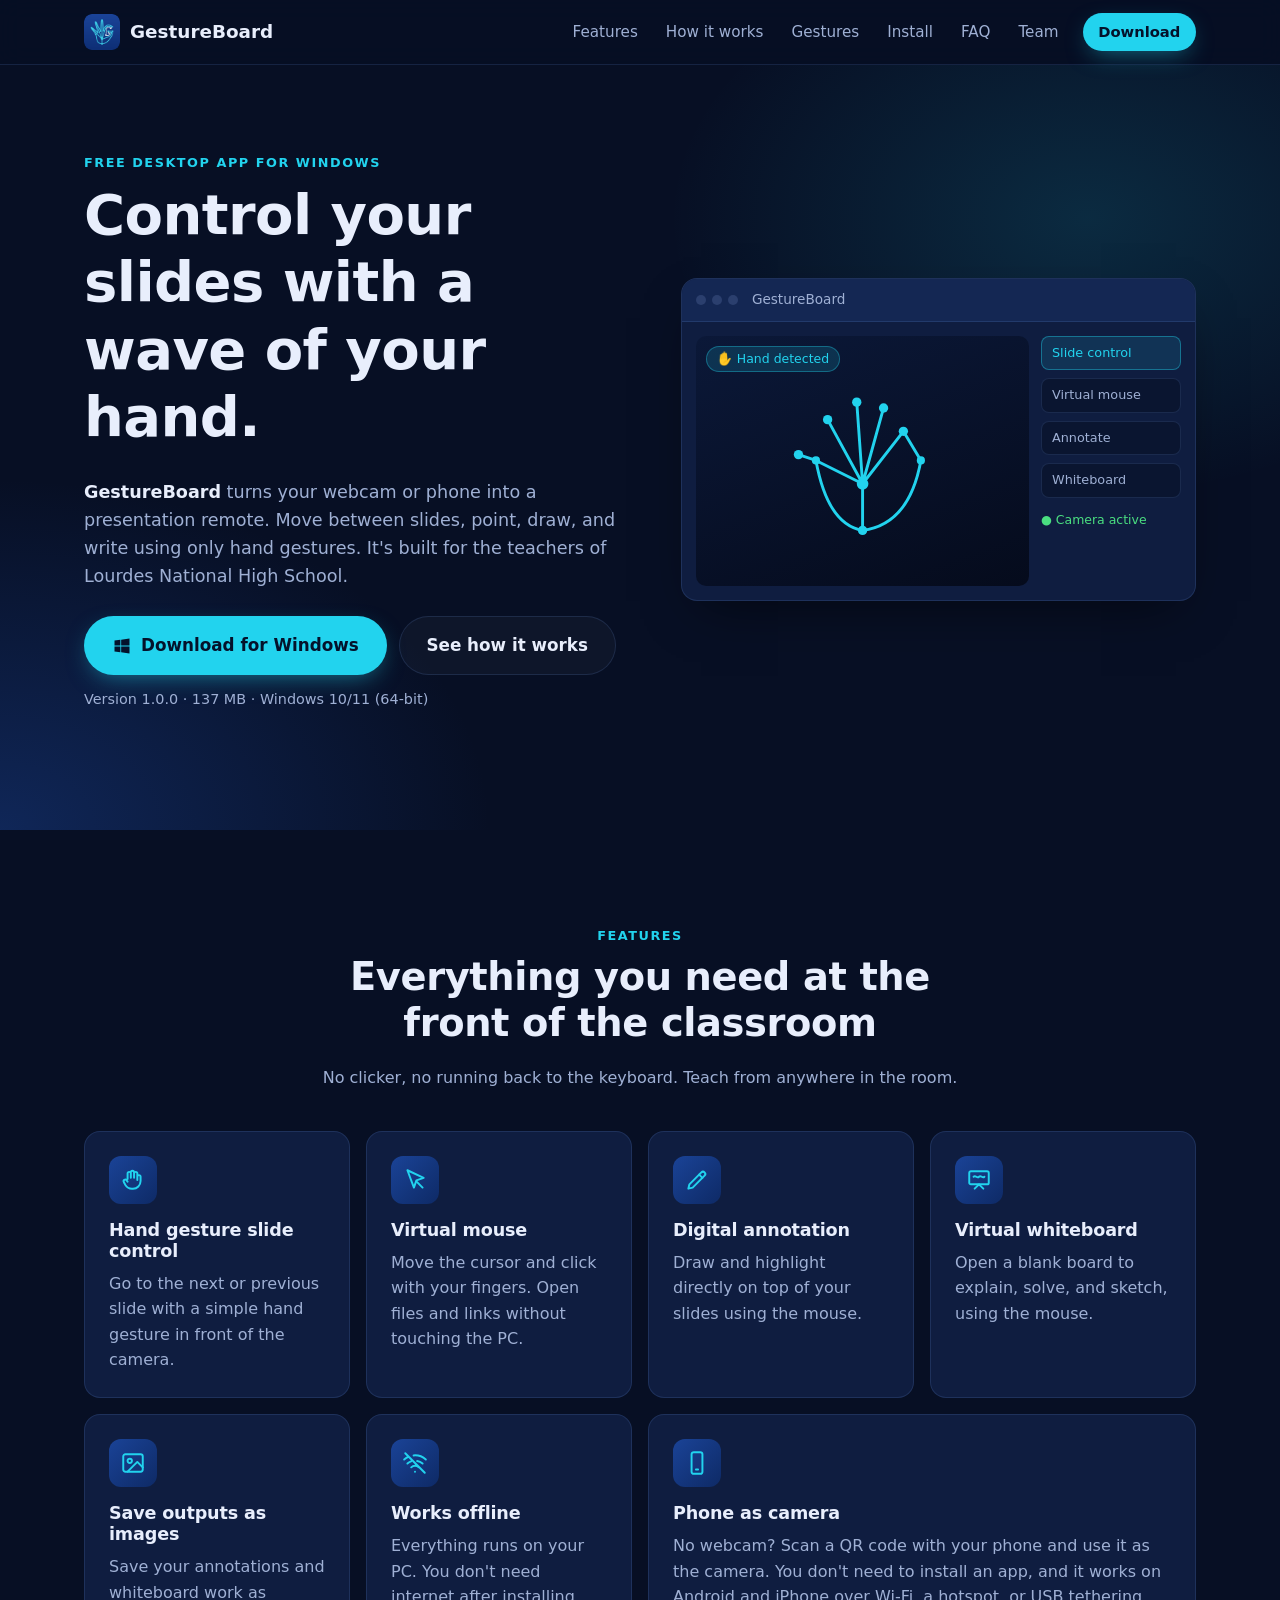
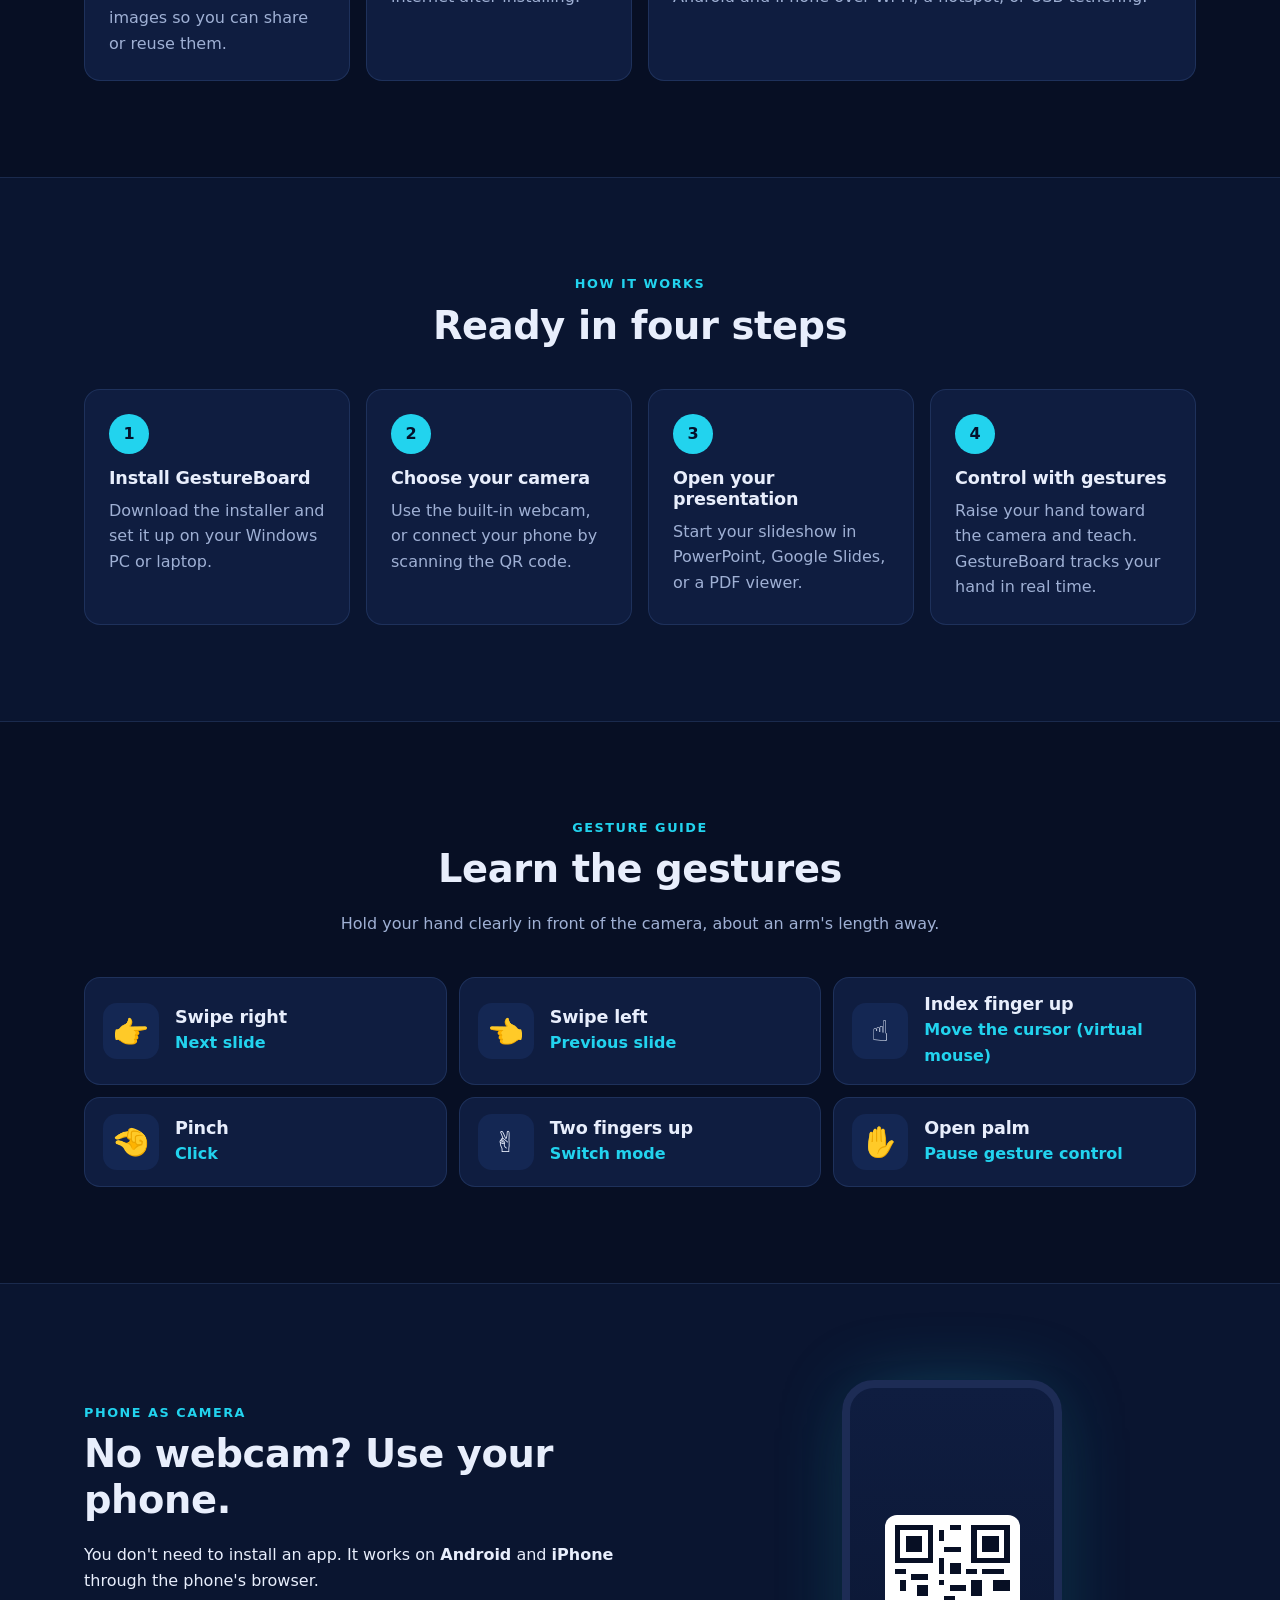
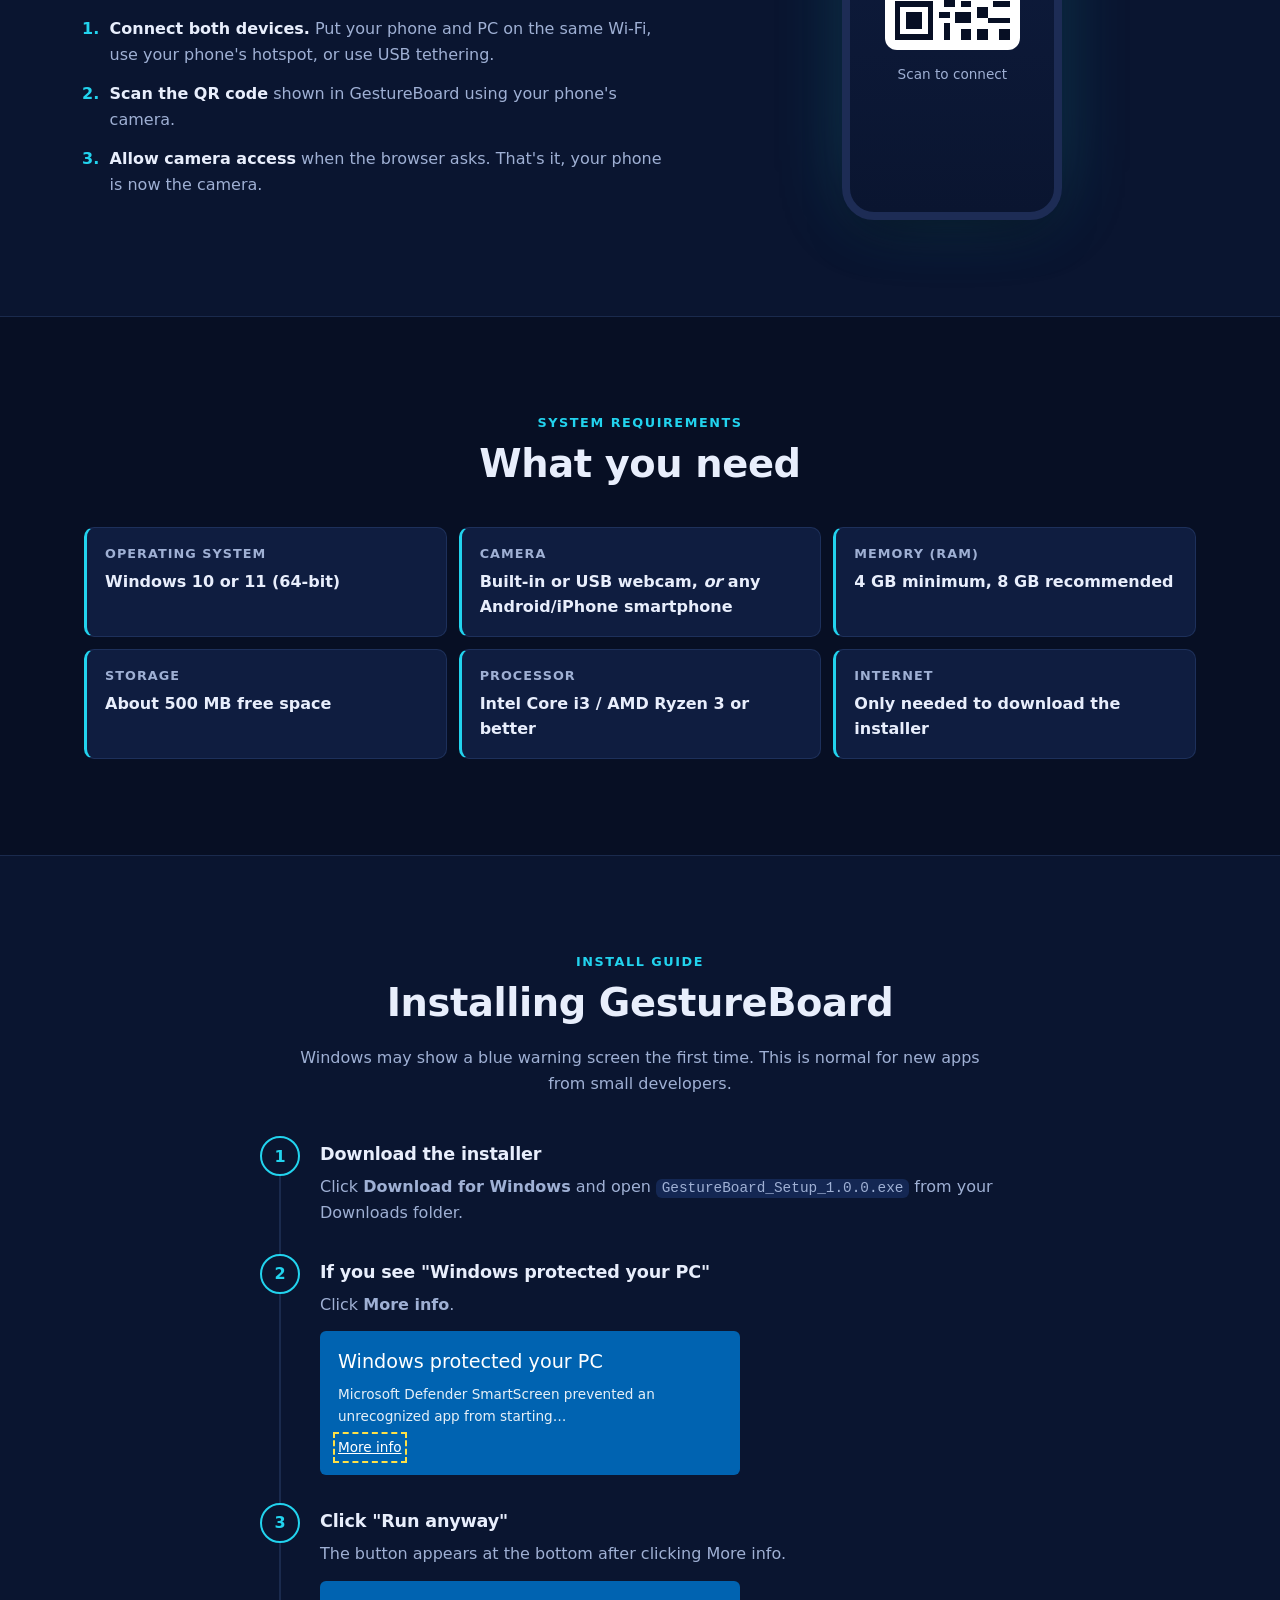
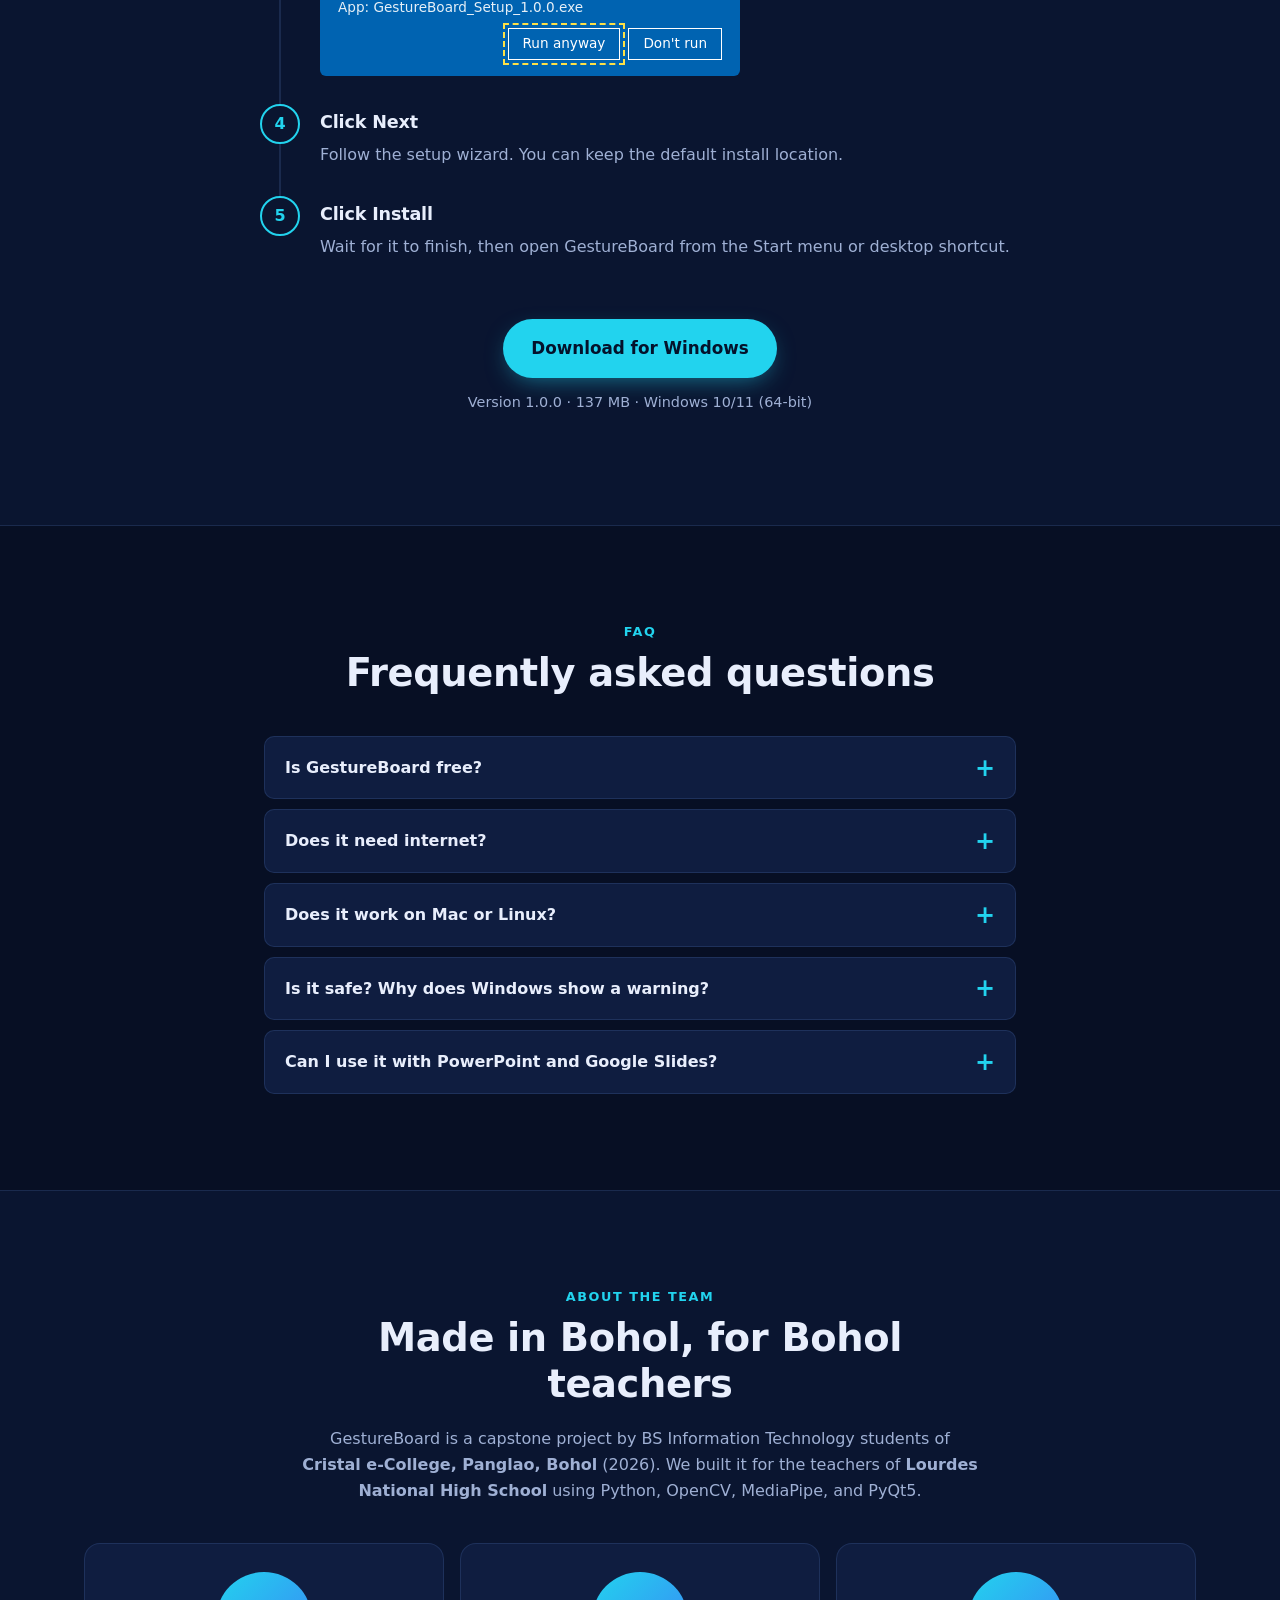
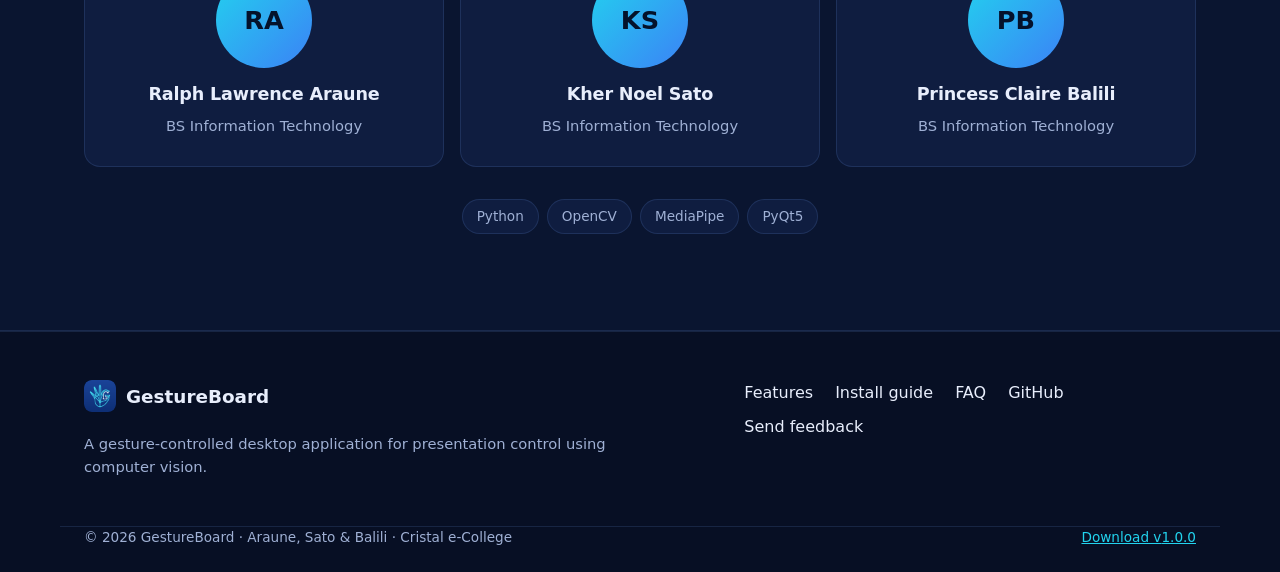
==== index.html @ a0071b0c "Add GestureBoard landing page Static HTML/CSS/JS site for Vercel: hero with Windows download, featur" ====
<!DOCTYPE html>
<html lang="en">
<head>
  <meta charset="UTF-8">
  <meta name="viewport" content="width=device-width, initial-scale=1">

  <!-- ===== SEO =====
       Replace https://gestureboard.example.com with your real domain
       (also in robots.txt and sitemap.xml). -->
  <title>GestureBoard – Gesture-Controlled Presentation App for Windows</title>
  <meta name="description" content="GestureBoard lets teachers control PowerPoint and other presentations with hand gestures using a webcam or phone camera. Free, works offline, for Windows 10/11.">
  <meta name="keywords" content="GestureBoard, gesture control, hand gesture presentation, slide control, virtual mouse, virtual whiteboard, computer vision, MediaPipe, OpenCV, teachers, Lourdes National High School, Cristal e-College, Bohol">
  <meta name="author" content="Ralph Lawrence Araune, Kher Noel Sato, Princess Claire Balili">
  <meta name="robots" content="index, follow">
  <meta name="theme-color" content="#070f24">
  <link rel="canonical" href="https://gestureboard.example.com/">

  <!-- Open Graph (Facebook / Messenger previews) -->
  <meta property="og:type" content="website">
  <meta property="og:site_name" content="GestureBoard">
  <meta property="og:title" content="GestureBoard – Control your slides with a wave of your hand">
  <meta property="og:description" content="A free Windows app that lets teachers control presentations with hand gestures. Works offline, and your phone can be the camera.">
  <meta property="og:url" content="https://gestureboard.example.com/">
  <meta property="og:image" content="https://gestureboard.example.com/assets/og-image.png">
  <meta property="og:image:width" content="1200">
  <meta property="og:image:height" content="630">
  <meta property="og:image:alt" content="GestureBoard logo with the tagline: Control your slides with a wave of your hand.">
  <meta property="og:locale" content="en_PH">

  <!-- Twitter / X -->
  <meta name="twitter:card" content="summary_large_image">
  <meta name="twitter:title" content="GestureBoard – Gesture-Controlled Presentation App">
  <meta name="twitter:description" content="Control your slides with a wave of your hand. Free for Windows.">
  <meta name="twitter:image" content="https://gestureboard.example.com/assets/og-image.png">

  <!-- Favicon -->
  <link rel="icon" href="assets/logo/app_icon.ico" sizes="any">
  <link rel="icon" type="image/png" sizes="32x32" href="assets/favicon-32.png">
  <link rel="apple-touch-icon" href="assets/apple-touch-icon.png">

  <link rel="stylesheet" href="css/style.css">

  <script type="application/ld+json">
  {
    "@context": "https://schema.org",
    "@type": "SoftwareApplication",
    "name": "GestureBoard",
    "operatingSystem": "Windows 10, Windows 11",
    "applicationCategory": "EducationalApplication",
    "description": "A gesture-controlled desktop application for presentation control using computer vision.",
    "softwareVersion": "1.0.0",
    "offers": { "@type": "Offer", "price": "0", "priceCurrency": "PHP" },
    "author": [
      { "@type": "Person", "name": "Ralph Lawrence Araune" },
      { "@type": "Person", "name": "Kher Noel Sato" },
      { "@type": "Person", "name": "Princess Claire Balili" }
    ]
  }
  </script>
</head>
<body>
  <a class="skip-link" href="#main">Skip to content</a>

  <!-- ===== 1. NAVBAR ===== -->
  <header class="nav" id="top">
    <div class="container nav__inner">
      <a class="brand" href="#top" aria-label="GestureBoard home">
        <img src="assets/logo-96.png" alt="" width="36" height="36">
        <span>GestureBoard</span>
      </a>
      <button class="nav__toggle" type="button" aria-expanded="false" aria-controls="nav-menu" aria-label="Open menu">
        <span></span><span></span><span></span>
      </button>
      <nav class="nav__menu" id="nav-menu" aria-label="Main">
        <a href="#features">Features</a>
        <a href="#how">How it works</a>
        <a href="#gestures">Gestures</a>
        <a href="#install">Install</a>
        <a href="#faq">FAQ</a>
        <a href="#team">Team</a>
        <a class="btn btn--sm btn--primary js-download" href="https://github.com/RalphAraune/Gestureboard/releases/latest/download/GestureBoard_Setup_1.0.0.exe">Download</a>
      </nav>
    </div>
  </header>

  <main id="main">
    <!-- ===== 2. HERO ===== -->
    <section class="hero">
      <div class="container hero__grid">
        <div class="hero__copy">
          <p class="eyebrow">Free desktop app for Windows</p>
          <h1>Control your slides with a wave of your hand.</h1>
          <p class="lead">
            <strong>GestureBoard</strong> turns your webcam or phone into a presentation remote.
            Move between slides, point, draw, and write using only hand gestures. It's built for the
            teachers of Lourdes National High School.
          </p>
          <div class="cta">
            <a class="btn btn--primary btn--lg js-download" href="https://github.com/RalphAraune/Gestureboard/releases/latest/download/GestureBoard_Setup_1.0.0.exe">
              <svg aria-hidden="true" viewBox="0 0 24 24" width="20" height="20"><path fill="currentColor" d="M3 5.5 10 4.5v7H3zM11 4.4 21 3v8.5H11zM3 12.5h7v7L3 18.5zM11 12.5h10V21l-10-1.4z"/></svg>
              Download for Windows
            </a>
            <a class="btn btn--ghost btn--lg" href="#how">See how it works</a>
          </div>
          <p class="dl-meta js-download-meta">Version 1.0.0 · 137 MB · Windows 10/11 (64-bit)</p>
        </div>

        <div class="hero__shot">
          <!-- APP SCREENSHOT
               When you have a screenshot, save it as assets/screenshots/main.png and replace
               the whole <div class="mock"> ... </div> below with:
               <img class="shot" src="assets/screenshots/main.png" alt="GestureBoard main window" width="1280" height="800">
          -->
          <div class="mock" role="img" aria-label="Preview of the GestureBoard app window (placeholder)">
            <div class="mock__bar">
              <i></i><i></i><i></i>
              <span>GestureBoard</span>
            </div>
            <div class="mock__body">
              <div class="mock__cam">
                <svg viewBox="0 0 200 150" aria-hidden="true">
                  <g fill="none" stroke="#22d3ee" stroke-width="2.5" stroke-linecap="round" stroke-linejoin="round">
                    <path d="M100 135 V95 M100 95 L70 40 M100 95 L95 25 M100 95 L118 30 M100 95 L135 50 M100 95 L60 75 L45 70"/>
                    <path d="M60 75 Q70 130 100 135 Q140 130 150 75 L135 50"/>
                  </g>
                  <g fill="#22d3ee">
                    <circle cx="100" cy="95" r="5"/><circle cx="70" cy="40" r="4"/><circle cx="95" cy="25" r="4"/>
                    <circle cx="118" cy="30" r="4"/><circle cx="135" cy="50" r="4"/><circle cx="45" cy="70" r="4"/>
                    <circle cx="100" cy="135" r="4"/><circle cx="60" cy="75" r="3.5"/><circle cx="150" cy="75" r="3.5"/>
                  </g>
                </svg>
                <span class="mock__tag">✋ Hand detected</span>
              </div>
              <div class="mock__side">
                <span class="mock__pill mock__pill--on">Slide control</span>
                <span class="mock__pill">Virtual mouse</span>
                <span class="mock__pill">Annotate</span>
                <span class="mock__pill">Whiteboard</span>
                <span class="mock__status">● Camera active</span>
              </div>
            </div>
          </div>
        </div>
      </div>
    </section>

    <!-- ===== 3. FEATURES ===== -->
    <section class="section" id="features">
      <div class="container">
        <header class="section__head">
          <p class="eyebrow">Features</p>
          <h2>Everything you need at the front of the classroom</h2>
          <p>No clicker, no running back to the keyboard. Teach from anywhere in the room.</p>
        </header>
        <div class="cards">
          <article class="card">
            <div class="card__icon"><svg viewBox="0 0 24 24" aria-hidden="true"><path d="M7 11V6a1.5 1.5 0 0 1 3 0v4m0-5a1.5 1.5 0 0 1 3 0v5m0-4a1.5 1.5 0 0 1 3 0v6m0-3a1.5 1.5 0 0 1 3 0v4a7 7 0 0 1-7 7h-1a7 7 0 0 1-6-3.4L3.6 14a1.5 1.5 0 0 1 2.5-1.7L7 13.5"/></svg></div>
            <h3>Hand gesture slide control</h3>
            <p>Go to the next or previous slide with a simple hand gesture in front of the camera.</p>
          </article>
          <article class="card">
            <div class="card__icon"><svg viewBox="0 0 24 24" aria-hidden="true"><path d="M5 3l6 16 2.3-6.7L20 10z"/><path d="M13.5 13.5 19 19"/></svg></div>
            <h3>Virtual mouse</h3>
            <p>Move the cursor and click with your fingers. Open files and links without touching the PC.</p>
          </article>
          <article class="card">
            <div class="card__icon"><svg viewBox="0 0 24 24" aria-hidden="true"><path d="M4 20l4-1 11-11a2.1 2.1 0 0 0-3-3L5 16z"/><path d="M14 7l3 3"/></svg></div>
            <h3>Digital annotation</h3>
            <p>Draw and highlight directly on top of your slides using the mouse.</p>
          </article>
          <article class="card">
            <div class="card__icon"><svg viewBox="0 0 24 24" aria-hidden="true"><rect x="3" y="4" width="18" height="12" rx="1.5"/><path d="M8 20l4-4 4 4M7 9c2-2 3 2 5 0s3 2 5 0"/></svg></div>
            <h3>Virtual whiteboard</h3>
            <p>Open a blank board to explain, solve, and sketch, using the mouse.</p>
          </article>
          <article class="card">
            <div class="card__icon"><svg viewBox="0 0 24 24" aria-hidden="true"><rect x="3" y="4" width="18" height="16" rx="2"/><circle cx="9" cy="10" r="2"/><path d="M21 16l-5-5-9 9"/></svg></div>
            <h3>Save outputs as images</h3>
            <p>Save your annotations and whiteboard work as images so you can share or reuse them.</p>
          </article>
          <article class="card">
            <div class="card__icon"><svg viewBox="0 0 24 24" aria-hidden="true"><path d="M2 8.8a15 15 0 0 1 4.2-2.6M10.7 5a15 15 0 0 1 11.3 3.8M5 12.5a10 10 0 0 1 3.4-2M14 10.2a10 10 0 0 1 5 2.3M8.5 16a5 5 0 0 1 7 0M12 20h.01M3 3l18 18"/></svg></div>
            <h3>Works offline</h3>
            <p>Everything runs on your PC. You don't need internet after installing.</p>
          </article>
          <article class="card card--wide">
            <div class="card__icon"><svg viewBox="0 0 24 24" aria-hidden="true"><rect x="7" y="2" width="10" height="20" rx="2"/><path d="M11 18h2"/></svg></div>
            <h3>Phone as camera</h3>
            <p>No webcam? Scan a QR code with your phone and use it as the camera. You don't need to install an app, and it works on Android and iPhone over Wi-Fi, a hotspot, or USB tethering.</p>
          </article>
        </div>
      </div>
    </section>

    <!-- ===== 4. HOW IT WORKS ===== -->
    <section class="section section--alt" id="how">
      <div class="container">
        <header class="section__head">
          <p class="eyebrow">How it works</p>
          <h2>Ready in four steps</h2>
        </header>
        <ol class="steps">
          <li>
            <h3>Install GestureBoard</h3>
            <p>Download the installer and set it up on your Windows PC or laptop.</p>
          </li>
          <li>
            <h3>Choose your camera</h3>
            <p>Use the built-in webcam, or connect your phone by scanning the QR code.</p>
          </li>
          <li>
            <h3>Open your presentation</h3>
            <p>Start your slideshow in PowerPoint, Google Slides, or a PDF viewer.</p>
          </li>
          <li>
            <h3>Control with gestures</h3>
            <p>Raise your hand toward the camera and teach. GestureBoard tracks your hand in real time.</p>
          </li>
        </ol>
      </div>
    </section>

    <!-- ===== 5. GESTURE GUIDE ===== -->
    <section class="section" id="gestures">
      <div class="container">
        <header class="section__head">
          <p class="eyebrow">Gesture guide</p>
          <h2>Learn the gestures</h2>
          <p>Hold your hand clearly in front of the camera, about an arm's length away.</p>
        </header>

        <!-- ========== EDIT GESTURES HERE ==========
             Each gesture is one <li class="gesture">. Copy a block to add one, delete it to remove.
             - .gesture__icon : an emoji (or replace with <img src="assets/gestures/name.png" alt="">)
             - <h3>           : the gesture name
             - <p>            : what it does
             The entries below are PLACEHOLDERS. Update them to match the app.
        -->
        <ul class="gestures">
          <li class="gesture">
            <span class="gesture__icon" aria-hidden="true">👉</span>
            <div><h3>Swipe right</h3><p>Next slide</p></div>
          </li>
          <li class="gesture">
            <span class="gesture__icon" aria-hidden="true">👈</span>
            <div><h3>Swipe left</h3><p>Previous slide</p></div>
          </li>
          <li class="gesture">
            <span class="gesture__icon" aria-hidden="true">☝️</span>
            <div><h3>Index finger up</h3><p>Move the cursor (virtual mouse)</p></div>
          </li>
          <li class="gesture">
            <span class="gesture__icon" aria-hidden="true">🤏</span>
            <div><h3>Pinch</h3><p>Click</p></div>
          </li>
          <li class="gesture">
            <span class="gesture__icon" aria-hidden="true">✌️</span>
            <div><h3>Two fingers up</h3><p>Switch mode</p></div>
          </li>
          <li class="gesture">
            <span class="gesture__icon" aria-hidden="true">✋</span>
            <div><h3>Open palm</h3><p>Pause gesture control</p></div>
          </li>
        </ul>
        <!-- ========== END GESTURES ========== -->
      </div>
    </section>

    <!-- ===== 6. PHONE AS CAMERA ===== -->
    <section class="section section--alt" id="phone">
      <div class="container phone">
        <div class="phone__copy">
          <p class="eyebrow">Phone as camera</p>
          <h2>No webcam? Use your phone.</h2>
          <p>You don't need to install an app. It works on <strong>Android</strong> and <strong>iPhone</strong> through the phone's browser.</p>
          <ol class="mini-steps">
            <li><strong>Connect both devices.</strong> Put your phone and PC on the same Wi-Fi, use your phone's hotspot, or use USB tethering.</li>
            <li><strong>Scan the QR code</strong> shown in GestureBoard using your phone's camera.</li>
            <li><strong>Allow camera access</strong> when the browser asks. That's it, your phone is now the camera.</li>
          </ol>
        </div>
        <div class="phone__art" aria-hidden="true">
          <div class="phone__device">
            <div class="phone__qr">
              <svg viewBox="0 0 21 21" shape-rendering="crispEdges"><path fill="#070f24" d="M0 0h7v7H0zM14 0h7v7h-7zM0 14h7v7H0z"/><path fill="#fff" d="M1 1h5v5H1zM15 1h5v5h-5zM1 15h5v5H1z"/><path fill="#070f24" d="M2 2h3v3H2zM16 2h3v3h-3zM2 16h3v3H2zM8 1h1v2H8zM10 0h2v1h-2zM9 4h3v1H9zM8 6h1v3H8zM10 7h2v2h-2zM13 8h2v1h-2zM0 8h2v1H0zM3 9h3v1H3zM16 8h4v1h-4zM18 10h3v2h-3zM14 10h2v3h-2zM8 10h1v1H8zM10 11h3v1h-3zM9 13h2v2H9zM12 14h2v1h-2zM8 16h2v1H8zM11 16h3v2h-3zM15 15h2v2h-2zM18 14h3v1h-3zM17 17h4v1h-4zM15 19h2v2h-2zM9 18h1v3H9zM12 19h2v2h-2zM19 19h2v2h-2zM1 10h1v2H1zM4 11h2v2H4z"/></svg>
            </div>
            <span>Scan to connect</span>
          </div>
        </div>
      </div>
    </section>

    <!-- ===== 7. SYSTEM REQUIREMENTS ===== -->
    <section class="section" id="requirements">
      <div class="container">
        <header class="section__head">
          <p class="eyebrow">System requirements</p>
          <h2>What you need</h2>
        </header>
        <!-- Edit values here if needed. "Storage" is an estimate; confirm it after installing. -->
        <dl class="reqs">
          <div><dt>Operating system</dt><dd>Windows 10 or 11 (64-bit)</dd></div>
          <div><dt>Camera</dt><dd>Built-in or USB webcam, <em>or</em> any Android/iPhone smartphone</dd></div>
          <div><dt>Memory (RAM)</dt><dd>4 GB minimum, 8 GB recommended</dd></div>
          <div><dt>Storage</dt><dd>About 500 MB free space</dd></div>
          <div><dt>Processor</dt><dd>Intel Core i3 / AMD Ryzen 3 or better</dd></div>
          <div><dt>Internet</dt><dd>Only needed to download the installer</dd></div>
        </dl>
      </div>
    </section>

    <!-- ===== 8. INSTALL GUIDE ===== -->
    <section class="section section--alt" id="install">
      <div class="container">
        <header class="section__head">
          <p class="eyebrow">Install guide</p>
          <h2>Installing GestureBoard</h2>
          <p>Windows may show a blue warning screen the first time. This is normal for new apps from small developers.</p>
        </header>

        <ol class="install">
          <li>
            <h3>Download the installer</h3>
            <p>Click <strong>Download for Windows</strong> and open <code>GestureBoard_Setup_1.0.0.exe</code> from your Downloads folder.</p>
          </li>
          <li>
            <h3>If you see "Windows protected your PC"</h3>
            <p>Click <strong>More info</strong>.</p>
            <div class="smartscreen" aria-hidden="true">
              <p class="smartscreen__title">Windows protected your PC</p>
              <p class="smartscreen__text">Microsoft Defender SmartScreen prevented an unrecognized app from starting…</p>
              <span class="smartscreen__link">More info</span>
            </div>
          </li>
          <li>
            <h3>Click "Run anyway"</h3>
            <p>The button appears at the bottom after clicking More info.</p>
            <div class="smartscreen" aria-hidden="true">
              <p class="smartscreen__text">App: GestureBoard_Setup_1.0.0.exe</p>
              <div class="smartscreen__btns"><span class="hl">Run anyway</span><span>Don't run</span></div>
            </div>
          </li>
          <li>
            <h3>Click Next</h3>
            <p>Follow the setup wizard. You can keep the default install location.</p>
          </li>
          <li>
            <h3>Click Install</h3>
            <p>Wait for it to finish, then open GestureBoard from the Start menu or desktop shortcut.</p>
          </li>
        </ol>

        <div class="cta cta--center">
          <a class="btn btn--primary btn--lg js-download" href="https://github.com/RalphAraune/Gestureboard/releases/latest/download/GestureBoard_Setup_1.0.0.exe">Download for Windows</a>
        </div>
        <p class="dl-meta dl-meta--center js-download-meta">Version 1.0.0 · 137 MB · Windows 10/11 (64-bit)</p>
      </div>
    </section>

    <!-- ===== 9. FAQ ===== -->
    <section class="section" id="faq">
      <div class="container container--narrow">
        <header class="section__head">
          <p class="eyebrow">FAQ</p>
          <h2>Frequently asked questions</h2>
        </header>
        <div class="faq">
          <details>
            <summary>Is GestureBoard free?</summary>
            <p>Yes. GestureBoard is completely free to download and use.</p>
          </details>
          <details>
            <summary>Does it need internet?</summary>
            <p>No. You only need internet to download the installer. After that, GestureBoard runs fully offline. If you use your phone as the camera, the phone and PC only need to be on the same local network (Wi-Fi, hotspot, or USB tethering). That network doesn't need internet access.</p>
          </details>
          <details>
            <summary>Does it work on Mac or Linux?</summary>
            <p>Not at the moment. GestureBoard is made for Windows 10 and 11 (64-bit) only.</p>
          </details>
          <details>
            <summary>Is it safe? Why does Windows show a warning?</summary>
            <p>Yes. The "Windows protected your PC" message appears because the app is new and isn't signed with a paid code-signing certificate. It doesn't mean the app is harmful. GestureBoard doesn't collect or upload your camera feed, because all processing happens on your computer. The source code is public on <a href="https://github.com/RalphAraune/Gestureboard" target="_blank" rel="noopener">GitHub</a>.</p>
          </details>
          <details>
            <summary>Can I use it with PowerPoint and Google Slides?</summary>
            <p>Yes. Gesture slide control sends standard next/previous keystrokes, so it works with most slideshow apps, including PowerPoint, Google Slides in a browser, and PDF viewers.</p>
          </details>
        </div>
      </div>
    </section>

    <!-- ===== 10. ABOUT THE TEAM ===== -->
    <section class="section section--alt" id="team">
      <div class="container">
        <header class="section__head">
          <p class="eyebrow">About the team</p>
          <h2>Made in Bohol, for Bohol teachers</h2>
          <p>
            GestureBoard is a capstone project by BS Information Technology students of
            <strong>Cristal e-College, Panglao, Bohol</strong> (2026). We built it for the teachers of
            <strong>Lourdes National High School</strong> using Python, OpenCV, MediaPipe, and PyQt5.
          </p>
        </header>
        <!-- To add photos: replace <span class="avatar">RA</span> with
             <img class="avatar" src="assets/team/ralph.jpg" alt="Ralph Lawrence Araune" width="96" height="96" loading="lazy"> -->
        <ul class="team">
          <li class="member">
            <span class="avatar" aria-hidden="true">RA</span>
            <h3>Ralph Lawrence Araune</h3>
            <p>BS Information Technology</p>
          </li>
          <li class="member">
            <span class="avatar" aria-hidden="true">KS</span>
            <h3>Kher Noel Sato</h3>
            <p>BS Information Technology</p>
          </li>
          <li class="member">
            <span class="avatar" aria-hidden="true">PB</span>
            <h3>Princess Claire Balili</h3>
            <p>BS Information Technology</p>
          </li>
        </ul>
        <ul class="stack" aria-label="Built with">
          <li>Python</li><li>OpenCV</li><li>MediaPipe</li><li>PyQt5</li>
        </ul>
      </div>
    </section>
  </main>

  <!-- ===== 11. FOOTER ===== -->
  <footer class="footer">
    <div class="container footer__grid">
      <div>
        <a class="brand" href="#top">
          <img src="assets/logo-96.png" alt="" width="32" height="32" loading="lazy">
          <span>GestureBoard</span>
        </a>
        <p class="footer__muted">A gesture-controlled desktop application for presentation control using computer vision.</p>
      </div>
      <nav aria-label="Footer">
        <a href="#features">Features</a>
        <a href="#install">Install guide</a>
        <a href="#faq">FAQ</a>
        <a href="https://github.com/RalphAraune/Gestureboard" target="_blank" rel="noopener">GitHub</a>
        <!-- FEEDBACK LINK: replace # with your Google Form (or other) URL -->
        <a href="#" target="_blank" rel="noopener">Send feedback</a>
      </nav>
    </div>
    <div class="container footer__bottom">
      <p>© 2026 GestureBoard · Araune, Sato &amp; Balili · Cristal e-College</p>
      <a class="js-download" href="https://github.com/RalphAraune/Gestureboard/releases/latest/download/GestureBoard_Setup_1.0.0.exe">Download v<span class="js-download-version">1.0.0</span></a>
    </div>
  </footer>

  <!-- Shown on phones/tablets instead of downloading -->
  <div class="modal" id="mobile-modal" hidden>
    <div class="modal__backdrop" data-close></div>
    <div class="modal__box" role="dialog" aria-modal="true" aria-labelledby="modal-title" aria-describedby="modal-text">
      <button class="modal__x" type="button" aria-label="Close" data-close>×</button>
      <div class="modal__icon" aria-hidden="true">💻</div>
      <h2 id="modal-title">Download on your PC</h2>
      <p id="modal-text">GestureBoard is a Windows desktop app. Open this page on your Windows PC to download.</p>
      <button class="btn btn--primary btn--block" type="button" id="copy-link">Copy link</button>
      <p class="modal__status" id="copy-status" role="status" aria-live="polite"></p>
    </div>
  </div>

  <script src="js/main.js" defer></script>
</body>
</html>
---- css/style.css ----
/* =========================================================
   GestureBoard landing page
   Theme colors are in :root, so change them here.
   ========================================================= */
:root {
  --bg: #070f24;
  --bg-alt: #0a1530;
  --surface: #0f1d40;
  --surface-2: #142753;
  --border: rgba(120, 170, 255, 0.14);
  --text: #e8eefc;
  --muted: #9fb0d4;
  --accent: #22d3ee;         /* logo cyan */
  --accent-strong: #06b6d4;
  --blue: #1a4397;           /* app icon blue */
  --on-accent: #04122b;
  --radius: 16px;
  --radius-sm: 10px;
  --shadow: 0 20px 50px -20px rgba(0, 0, 0, 0.6);
  --max: 1160px;
  --nav-h: 64px;
}

*, *::before, *::after { box-sizing: border-box; }

html { scroll-behavior: smooth; scroll-padding-top: calc(var(--nav-h) + 12px); -webkit-text-size-adjust: 100%; }

body {
  margin: 0;
  font-family: "Segoe UI", system-ui, -apple-system, Roboto, "Helvetica Neue", Arial, sans-serif;
  font-size: 16px;
  line-height: 1.6;
  color: var(--text);
  background: var(--bg);
  overflow-x: hidden;
  overflow-wrap: break-word;
}

img, svg { max-width: 100%; display: block; }
h1, h2, h3 { line-height: 1.2; margin: 0 0 .5em; letter-spacing: -0.01em; }
h1 { font-size: clamp(2rem, 6.5vw, 3.5rem); font-weight: 800; }
h2 { font-size: clamp(1.6rem, 4.5vw, 2.4rem); font-weight: 750; }
h3 { font-size: 1.1rem; font-weight: 650; }
p { margin: 0 0 1em; }
a { color: var(--accent); }
code { font-family: Consolas, "Cascadia Code", monospace; font-size: .9em; background: var(--surface-2); padding: .1em .4em; border-radius: 6px; word-break: break-all; }

.container { width: 100%; max-width: var(--max); margin: 0 auto; padding: 0 16px; }
.container--narrow { max-width: 800px; }

.skip-link { position: absolute; left: -9999px; top: 8px; background: var(--accent); color: var(--on-accent); padding: 8px 14px; border-radius: 8px; z-index: 100; }
.skip-link:focus { left: 8px; }

:focus-visible { outline: 3px solid var(--accent); outline-offset: 3px; border-radius: 6px; }

.eyebrow { color: var(--accent); font-weight: 700; font-size: .8rem; letter-spacing: .12em; text-transform: uppercase; margin-bottom: .6em; }

/* ---------- Buttons ---------- */
.btn {
  display: inline-flex; align-items: center; justify-content: center; gap: .55em;
  font: inherit; font-weight: 650; text-decoration: none; cursor: pointer;
  border: 1px solid transparent; border-radius: 999px;
  padding: .7em 1.3em; transition: transform .15s, background-color .15s, box-shadow .15s;
}
.btn:hover { transform: translateY(-1px); }
.btn--primary { background: var(--accent); color: var(--on-accent); box-shadow: 0 8px 24px -8px rgba(34, 211, 238, .55); }
.btn--primary:hover { background: #67e8f9; }
.btn--ghost { color: var(--text); border-color: var(--border); background: rgba(255,255,255,.03); }
.btn--ghost:hover { background: rgba(255,255,255,.07); }
.btn--lg { padding: .9em 1.6em; font-size: 1.05rem; }
.btn--sm { padding: .45em 1em; font-size: .92rem; }
.btn--block { width: 100%; }

.cta { display: flex; flex-wrap: wrap; gap: 12px; margin-top: 1.6em; }
.cta--center { justify-content: center; }
.dl-meta { color: var(--muted); font-size: .9rem; margin-top: .9em; }
.dl-meta--center { text-align: center; }

/* ---------- Navbar ---------- */
.nav {
  position: sticky; top: 0; z-index: 50;
  background: rgba(7, 15, 36, .85);
  backdrop-filter: blur(12px); -webkit-backdrop-filter: blur(12px);
  border-bottom: 1px solid var(--border);
}
.nav__inner { display: flex; align-items: center; justify-content: space-between; height: var(--nav-h); }
.brand { display: inline-flex; align-items: center; gap: 10px; color: var(--text); text-decoration: none; font-weight: 750; font-size: 1.15rem; }
.brand img { border-radius: 8px; }

.nav__toggle {
  display: inline-flex; flex-direction: column; justify-content: center; gap: 5px;
  width: 44px; height: 44px; padding: 10px; background: none; border: 0; cursor: pointer;
}
.nav__toggle span { display: block; height: 2px; background: var(--text); border-radius: 2px; transition: transform .2s, opacity .2s; }
.nav__toggle[aria-expanded="true"] span:nth-child(1) { transform: translateY(7px) rotate(45deg); }
.nav__toggle[aria-expanded="true"] span:nth-child(2) { opacity: 0; }
.nav__toggle[aria-expanded="true"] span:nth-child(3) { transform: translateY(-7px) rotate(-45deg); }

.nav__menu {
  position: absolute; top: var(--nav-h); left: 0; right: 0;
  display: none; flex-direction: column; gap: 4px;
  padding: 12px 16px 20px; background: var(--bg-alt); border-bottom: 1px solid var(--border);
}
.nav__menu.is-open { display: flex; }
.nav__menu a:not(.btn) { color: var(--text); text-decoration: none; padding: 12px 8px; border-radius: 8px; }
.nav__menu a:not(.btn):hover { background: var(--surface); }
.nav__menu .btn { margin-top: 8px; }

/* ---------- Hero ---------- */
.hero {
  position: relative; padding: 48px 0 64px; overflow: hidden;
  background:
    radial-gradient(600px 400px at 85% 20%, rgba(34, 211, 238, .14), transparent 70%),
    radial-gradient(700px 500px at 0% 100%, rgba(26, 67, 151, .45), transparent 70%);
}
.hero__grid { display: grid; gap: 40px; align-items: center; }
.lead { font-size: 1.1rem; color: var(--muted); max-width: 36em; }
.lead strong { color: var(--text); }

.shot { border-radius: var(--radius); box-shadow: var(--shadow); border: 1px solid var(--border); }

/* Screenshot placeholder (mock app window) */
.mock { background: var(--surface); border: 1px solid var(--border); border-radius: var(--radius); box-shadow: var(--shadow); overflow: hidden; }
.mock__bar { display: flex; align-items: center; gap: 6px; padding: 10px 14px; background: var(--surface-2); border-bottom: 1px solid var(--border); font-size: .85rem; color: var(--muted); }
.mock__bar i { width: 10px; height: 10px; border-radius: 50%; background: #2b3f6e; }
.mock__bar span { margin-left: 8px; }
.mock__body { display: grid; grid-template-columns: 1fr; gap: 12px; padding: 14px; }
.mock__cam { position: relative; aspect-ratio: 4 / 3; border-radius: var(--radius-sm); background: linear-gradient(160deg, #0b1838, #050b1c); display: grid; place-items: center; overflow: hidden; }
.mock__cam svg { width: 70%; }
.mock__tag { position: absolute; left: 10px; top: 10px; font-size: .78rem; background: rgba(34, 211, 238, .15); color: var(--accent); border: 1px solid rgba(34, 211, 238, .35); padding: 2px 10px; border-radius: 999px; }
.mock__side { display: flex; flex-wrap: wrap; gap: 8px; align-content: start; }
.mock__pill { font-size: .8rem; padding: 6px 10px; border-radius: 8px; background: var(--bg-alt); border: 1px solid var(--border); color: var(--muted); }
.mock__pill--on { background: rgba(34, 211, 238, .12); color: var(--accent); border-color: rgba(34, 211, 238, .4); }
.mock__status { width: 100%; font-size: .78rem; color: #4ade80; margin-top: 4px; }

/* ---------- Sections ---------- */
.section { padding: 72px 0; }
.section--alt { background: var(--bg-alt); border-block: 1px solid var(--border); }
.section__head { max-width: 680px; margin: 0 auto 40px; text-align: center; }
.section__head p:not(.eyebrow) { color: var(--muted); }

/* Feature cards */
.cards { display: grid; gap: 16px; grid-template-columns: repeat(auto-fit, minmax(min(100%, 260px), 1fr)); }
.card { background: var(--surface); border: 1px solid var(--border); border-radius: var(--radius); padding: 24px; transition: border-color .2s, transform .2s; }
.card:hover { border-color: rgba(34, 211, 238, .4); transform: translateY(-2px); }
.card p { color: var(--muted); margin: 0; }
.card__icon { width: 48px; height: 48px; display: grid; place-items: center; border-radius: 12px; background: linear-gradient(135deg, var(--blue), #0e2a66); margin-bottom: 16px; }
.card__icon svg { width: 26px; height: 26px; fill: none; stroke: var(--accent); stroke-width: 1.8; stroke-linecap: round; stroke-linejoin: round; }

/* How it works */
.steps { list-style: none; padding: 0; margin: 0; display: grid; gap: 16px; counter-reset: step; grid-template-columns: repeat(auto-fit, minmax(min(100%, 230px), 1fr)); }
.steps li { counter-increment: step; position: relative; background: var(--surface); border: 1px solid var(--border); border-radius: var(--radius); padding: 24px; }
.steps li::before { content: counter(step); display: grid; place-items: center; width: 40px; height: 40px; border-radius: 50%; background: var(--accent); color: var(--on-accent); font-weight: 800; margin-bottom: 14px; }
.steps p { color: var(--muted); margin: 0; }

/* Gesture guide */
.gestures { list-style: none; padding: 0; margin: 0; display: grid; gap: 12px; grid-template-columns: repeat(auto-fit, minmax(min(100%, 280px), 1fr)); }
.gesture { display: flex; align-items: center; gap: 16px; background: var(--surface); border: 1px solid var(--border); border-radius: var(--radius); padding: 16px 18px; }
.gesture__icon { flex: none; width: 56px; height: 56px; display: grid; place-items: center; font-size: 1.8rem; border-radius: 14px; background: var(--surface-2); }
.gesture h3 { margin: 0 0 2px; }
.gesture p { margin: 0; color: var(--accent); font-weight: 600; }

/* Phone as camera */
.phone { display: grid; gap: 40px; align-items: center; }
.mini-steps { padding-left: 1.3em; margin: 1.4em 0 0; display: grid; gap: 14px; }
.mini-steps li { padding-left: .3em; color: var(--muted); }
.mini-steps li::marker { color: var(--accent); font-weight: 800; }
.mini-steps strong { color: var(--text); }
.phone__art { display: grid; place-items: center; }
.phone__device { width: 220px; max-width: 100%; aspect-ratio: 9 / 18; border-radius: 32px; border: 8px solid #1d2c55; background: linear-gradient(180deg, #0f1d40, #0a1530); display: flex; flex-direction: column; align-items: center; justify-content: center; gap: 14px; box-shadow: var(--shadow), 0 0 80px -20px rgba(34, 211, 238, .35); color: var(--muted); font-size: .85rem; }
.phone__qr { width: 66%; padding: 10px; background: #fff; border-radius: 12px; }

/* Requirements */
.reqs { margin: 0; display: grid; gap: 12px; grid-template-columns: repeat(auto-fit, minmax(min(100%, 300px), 1fr)); }
.reqs > div { background: var(--surface); border: 1px solid var(--border); border-left: 3px solid var(--accent); border-radius: var(--radius-sm); padding: 16px 18px; }
.reqs dt { font-size: .8rem; text-transform: uppercase; letter-spacing: .08em; color: var(--muted); font-weight: 700; }
.reqs dd { margin: 4px 0 0; font-weight: 600; }

/* Install guide */
.install { list-style: none; padding: 0; margin: 0 auto 32px; max-width: 760px; counter-reset: inst; }
.install li { counter-increment: inst; position: relative; padding: 0 0 28px 60px; }
.install li::before { content: counter(inst); position: absolute; left: 0; top: 0; width: 40px; height: 40px; display: grid; place-items: center; border-radius: 50%; border: 2px solid var(--accent); color: var(--accent); font-weight: 800; background: var(--bg-alt); z-index: 1; }
.install li::after { content: ""; position: absolute; left: 19px; top: 40px; bottom: 0; width: 2px; background: var(--border); }
.install li:last-child::after { display: none; }
.install h3 { padding-top: 8px; }
.install p { color: var(--muted); margin: 0; }

.smartscreen { margin-top: 14px; max-width: 420px; background: #0063b1; color: #fff; border-radius: 6px; padding: 16px 18px; font-family: "Segoe UI", system-ui, sans-serif; }
.smartscreen p { color: #fff; margin: 0 0 6px; }
.smartscreen__title { font-size: 1.2rem; font-weight: 300; }
.smartscreen__text { font-size: .85rem; opacity: .9; }
.smartscreen__link { display: inline-block; font-size: .85rem; text-decoration: underline; outline: 2px dashed #fde047; outline-offset: 3px; }
.smartscreen__btns { display: flex; flex-wrap: wrap; gap: 8px; justify-content: flex-end; margin-top: 10px; }
.smartscreen__btns span { font-size: .85rem; border: 1px solid #fff; padding: 4px 14px; }
.smartscreen__btns .hl { outline: 2px dashed #fde047; outline-offset: 3px; }

/* FAQ */
.faq { display: grid; gap: 10px; }
.faq details { background: var(--surface); border: 1px solid var(--border); border-radius: var(--radius-sm); }
.faq summary { cursor: pointer; list-style: none; padding: 18px 52px 18px 20px; font-weight: 650; position: relative; }
.faq summary::-webkit-details-marker { display: none; }
.faq summary::after { content: "+"; position: absolute; right: 20px; top: 50%; transform: translateY(-50%); font-size: 1.5rem; color: var(--accent); transition: transform .2s; }
.faq details[open] summary::after { transform: translateY(-50%) rotate(45deg); }
.faq details p { padding: 0 20px 18px; margin: 0; color: var(--muted); }

/* Team */
.team { list-style: none; padding: 0; margin: 0; display: grid; gap: 16px; grid-template-columns: repeat(auto-fit, minmax(min(100%, 240px), 1fr)); }
.member { text-align: center; background: var(--surface); border: 1px solid var(--border); border-radius: var(--radius); padding: 28px 20px; }
.member p { color: var(--muted); margin: 0; font-size: .92rem; }
.avatar { width: 96px; height: 96px; margin: 0 auto 16px; border-radius: 50%; display: grid; place-items: center; font-size: 1.6rem; font-weight: 800; color: var(--on-accent); background: linear-gradient(135deg, var(--accent), #3b82f6); object-fit: cover; }
.stack { list-style: none; padding: 0; margin: 32px 0 0; display: flex; flex-wrap: wrap; justify-content: center; gap: 8px; }
.stack li { font-size: .85rem; padding: 6px 14px; border-radius: 999px; border: 1px solid var(--border); color: var(--muted); background: var(--surface); }

/* Footer */
.footer { padding: 48px 0 24px; border-top: 1px solid var(--border); }
.footer__grid { display: grid; gap: 28px; }
.footer__muted { color: var(--muted); font-size: .92rem; margin-top: 12px; max-width: 36em; }
.footer nav { display: flex; flex-wrap: wrap; gap: 8px 22px; align-content: start; }
.footer nav a { color: var(--text); text-decoration: none; }
.footer nav a:hover { color: var(--accent); }
.footer__bottom { display: flex; flex-wrap: wrap; justify-content: space-between; gap: 8px 16px; margin-top: 32px; padding-top: 20px; border-top: 1px solid var(--border); font-size: .85rem; color: var(--muted); }
.footer__bottom p { margin: 0; }

/* Mobile download modal */
.modal { position: fixed; inset: 0; z-index: 200; display: grid; place-items: center; padding: 16px; }
.modal[hidden] { display: none; }
.modal__backdrop { position: absolute; inset: 0; background: rgba(2, 6, 18, .75); }
.modal__box { position: relative; width: 100%; max-width: 400px; background: var(--surface); border: 1px solid var(--border); border-radius: var(--radius); padding: 28px 22px 20px; text-align: center; box-shadow: var(--shadow); }
.modal__box h2 { font-size: 1.35rem; }
.modal__box p { color: var(--muted); }
.modal__icon { font-size: 2.4rem; margin-bottom: 8px; }
.modal__x { position: absolute; top: 8px; right: 8px; width: 40px; height: 40px; border: 0; background: none; color: var(--muted); font-size: 1.6rem; cursor: pointer; border-radius: 8px; }
.modal__x:hover { color: var(--text); background: var(--surface-2); }
.modal__status { min-height: 1.4em; margin: 10px 0 0; font-size: .9rem; color: var(--accent) !important; }

/* Scroll reveal (only enabled by JS) */
.js-reveal .reveal { opacity: 0; transform: translateY(16px); transition: opacity .6s ease, transform .6s ease; }
.js-reveal .reveal.is-visible { opacity: 1; transform: none; }

/* ---------- Breakpoints ---------- */
@media (min-width: 600px) {
  .container { padding: 0 24px; }
  .mock__body { grid-template-columns: 1fr 140px; }
  .mock__side { flex-direction: column; flex-wrap: nowrap; }
  .footer__grid { grid-template-columns: 1.4fr 1fr; }
}

@media (min-width: 900px) {
  .nav__toggle { display: none; }
  .nav__menu { position: static; display: flex; flex-direction: row; align-items: center; gap: 4px; padding: 0; background: none; border: 0; }
  .nav__menu a:not(.btn) { padding: 8px 12px; font-size: .95rem; color: var(--muted); }
  .nav__menu a:not(.btn):hover { color: var(--text); background: none; }
  .nav__menu .btn { margin: 0 0 0 8px; }

  .hero { padding: 88px 0 104px; }
  .hero__grid { grid-template-columns: 1.05fr 1fr; gap: 56px; }
  .phone { grid-template-columns: 1.2fr 1fr; }
  .section { padding: 96px 0; }
  .card--wide { grid-column: span 2; }
}

@media (min-width: 1200px) {
  .cards { grid-template-columns: repeat(4, 1fr); }
  .card--wide { grid-column: span 2; }
  .steps { grid-template-columns: repeat(4, 1fr); }
}

@media (prefers-reduced-motion: reduce) {
  html { scroll-behavior: auto; }
  *, *::before, *::after { transition: none !important; animation: none !important; }
  .js-reveal .reveal { opacity: 1; transform: none; }
}
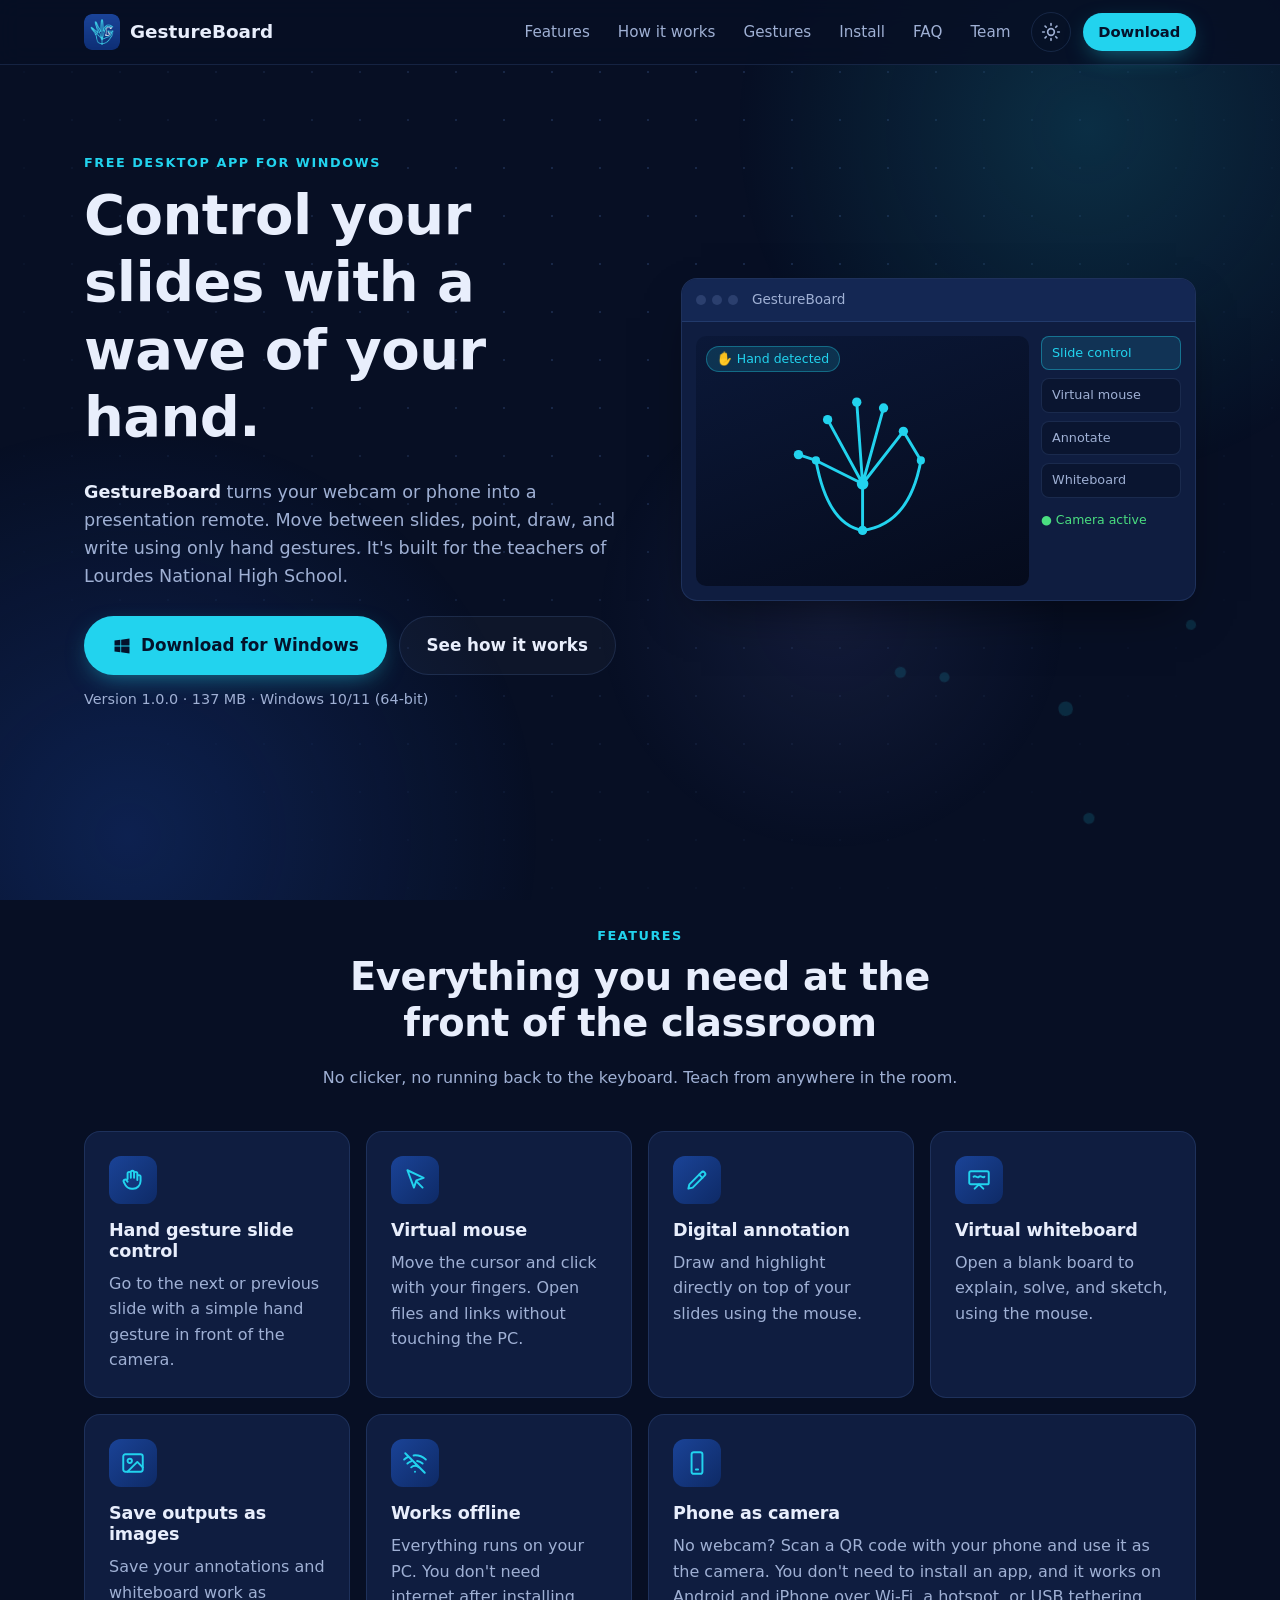
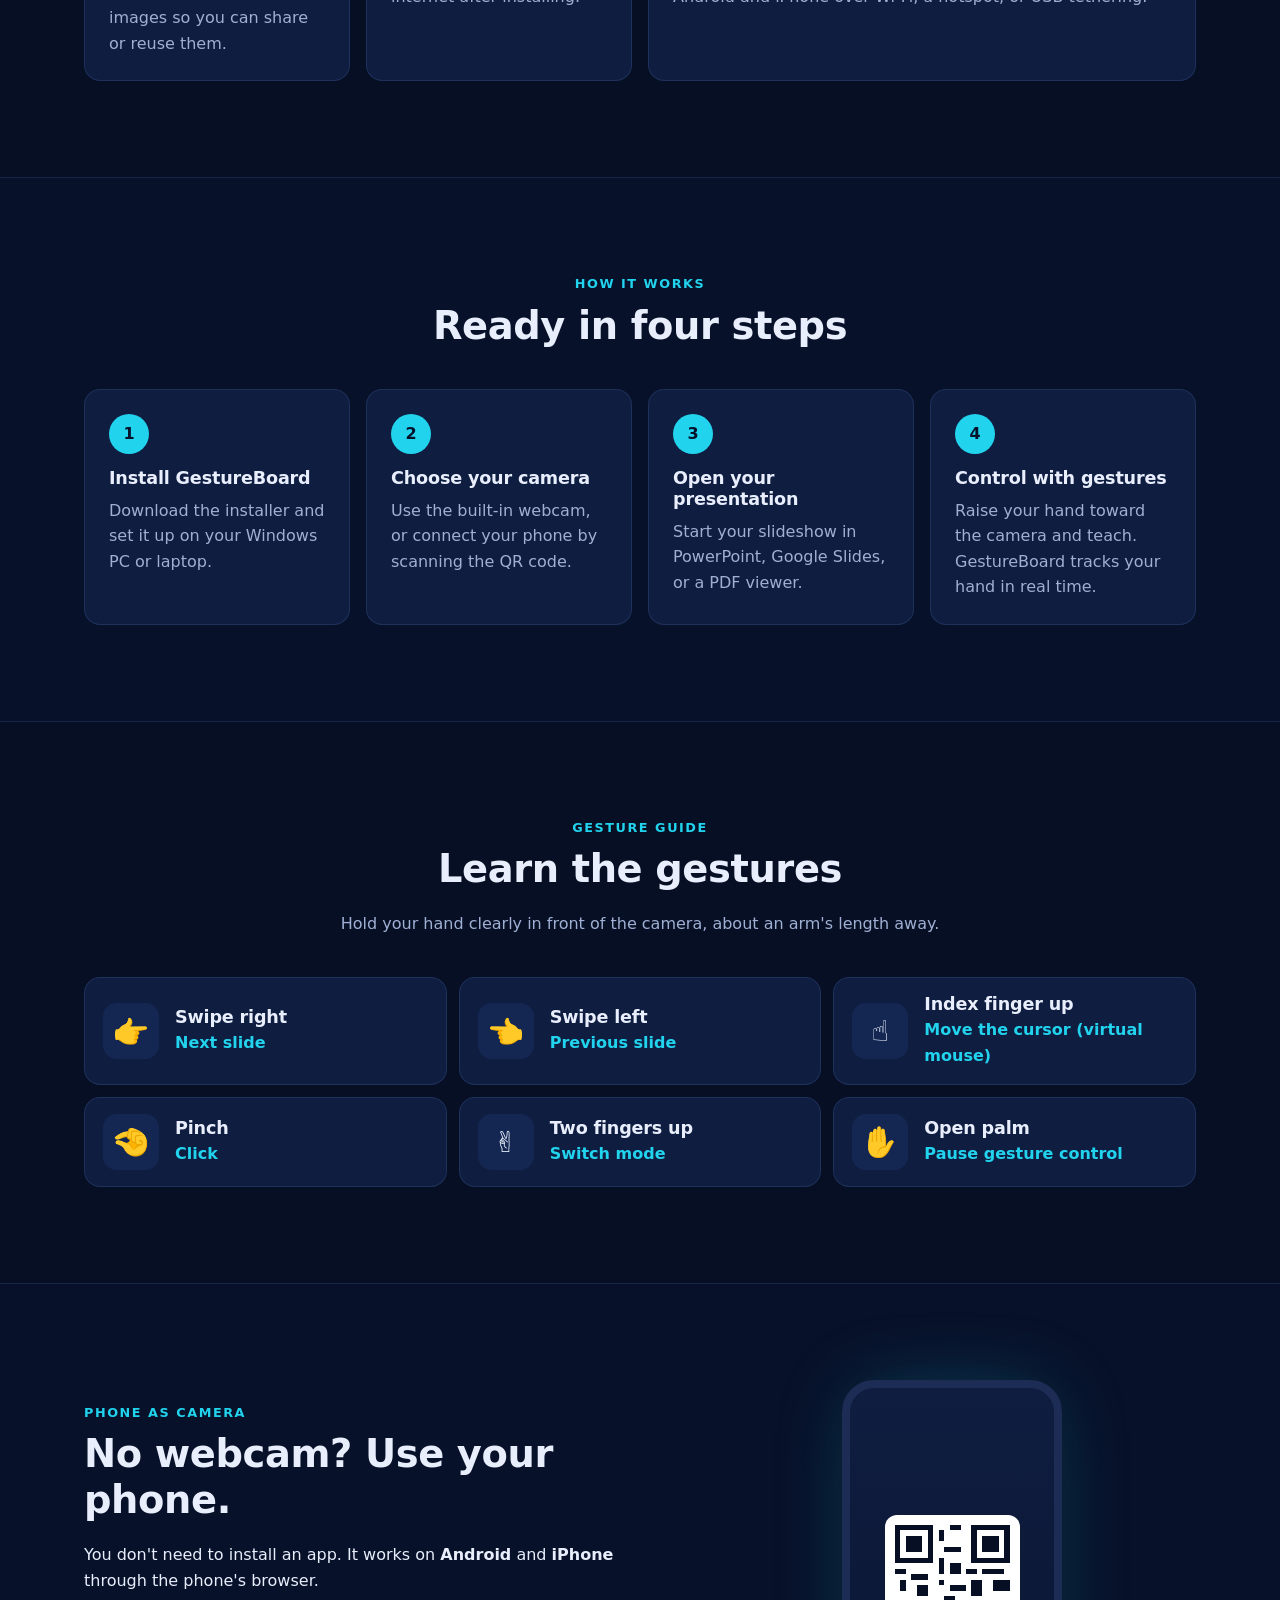
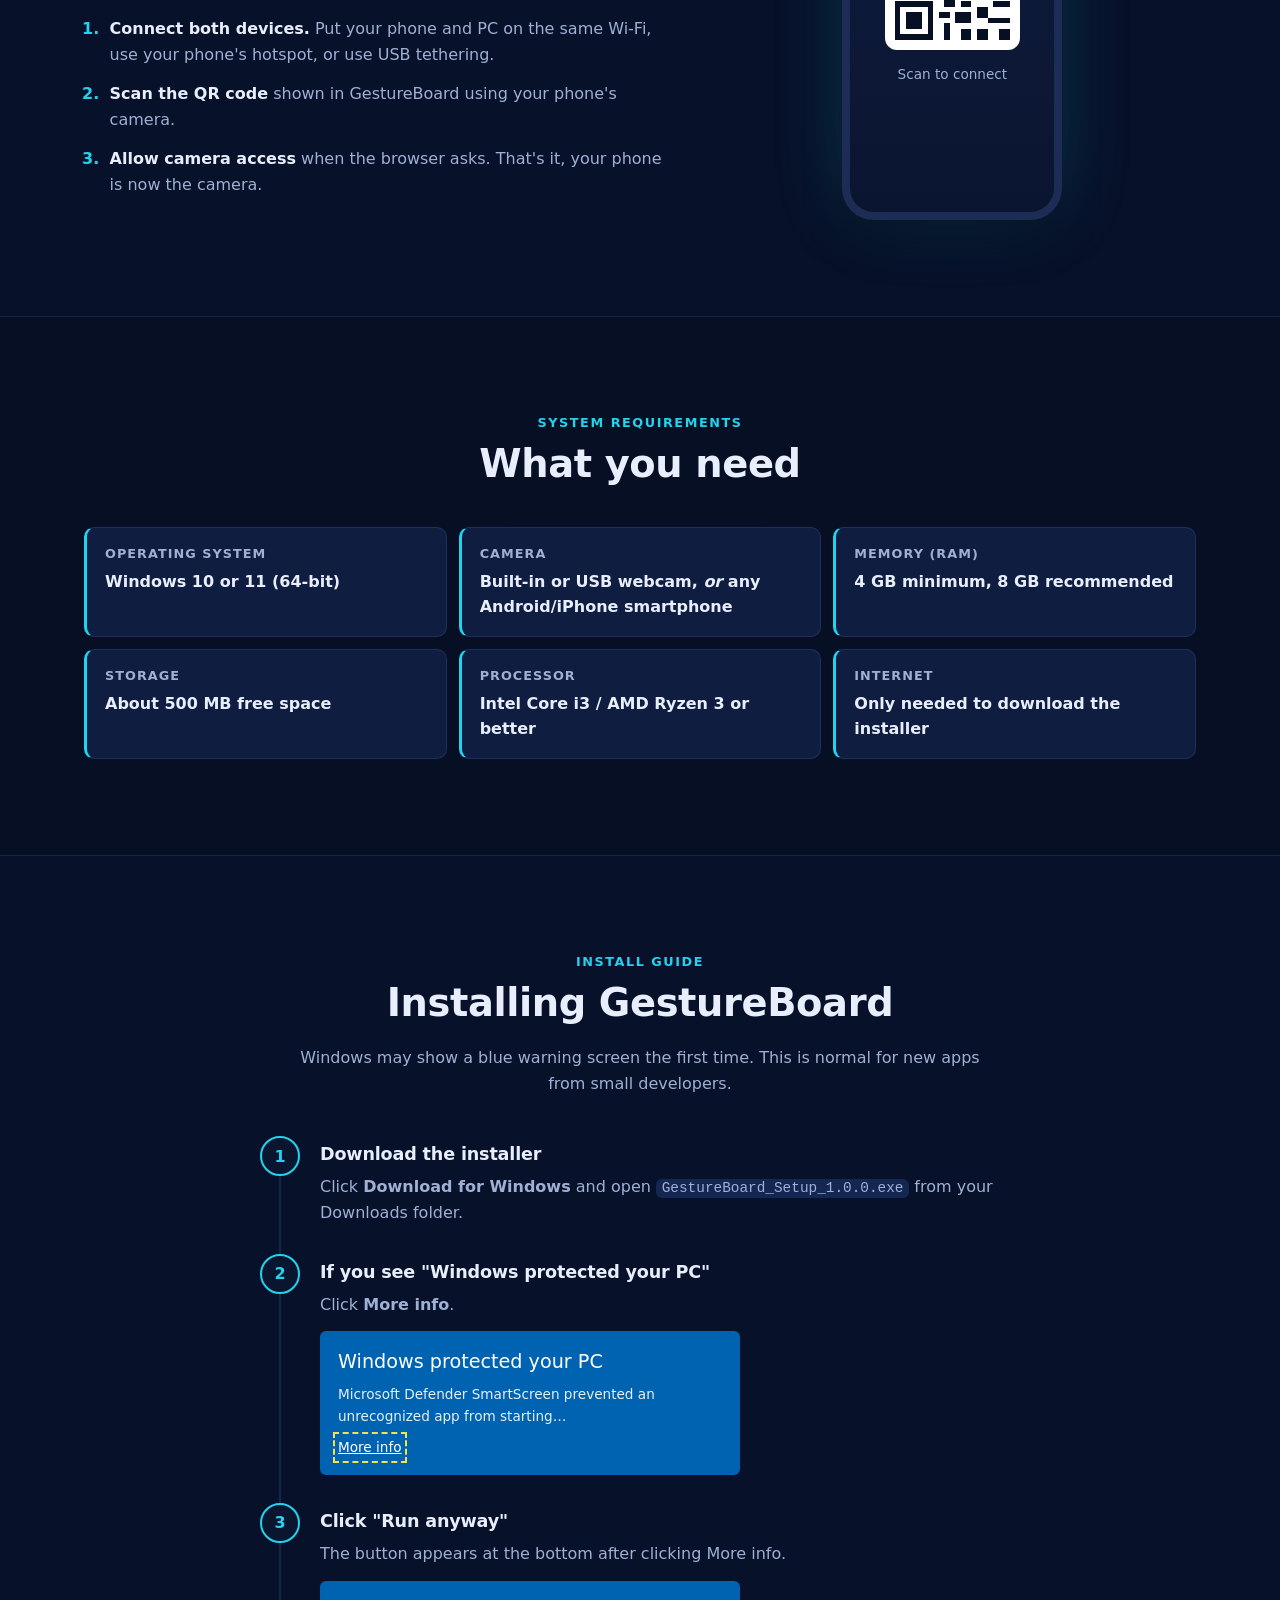
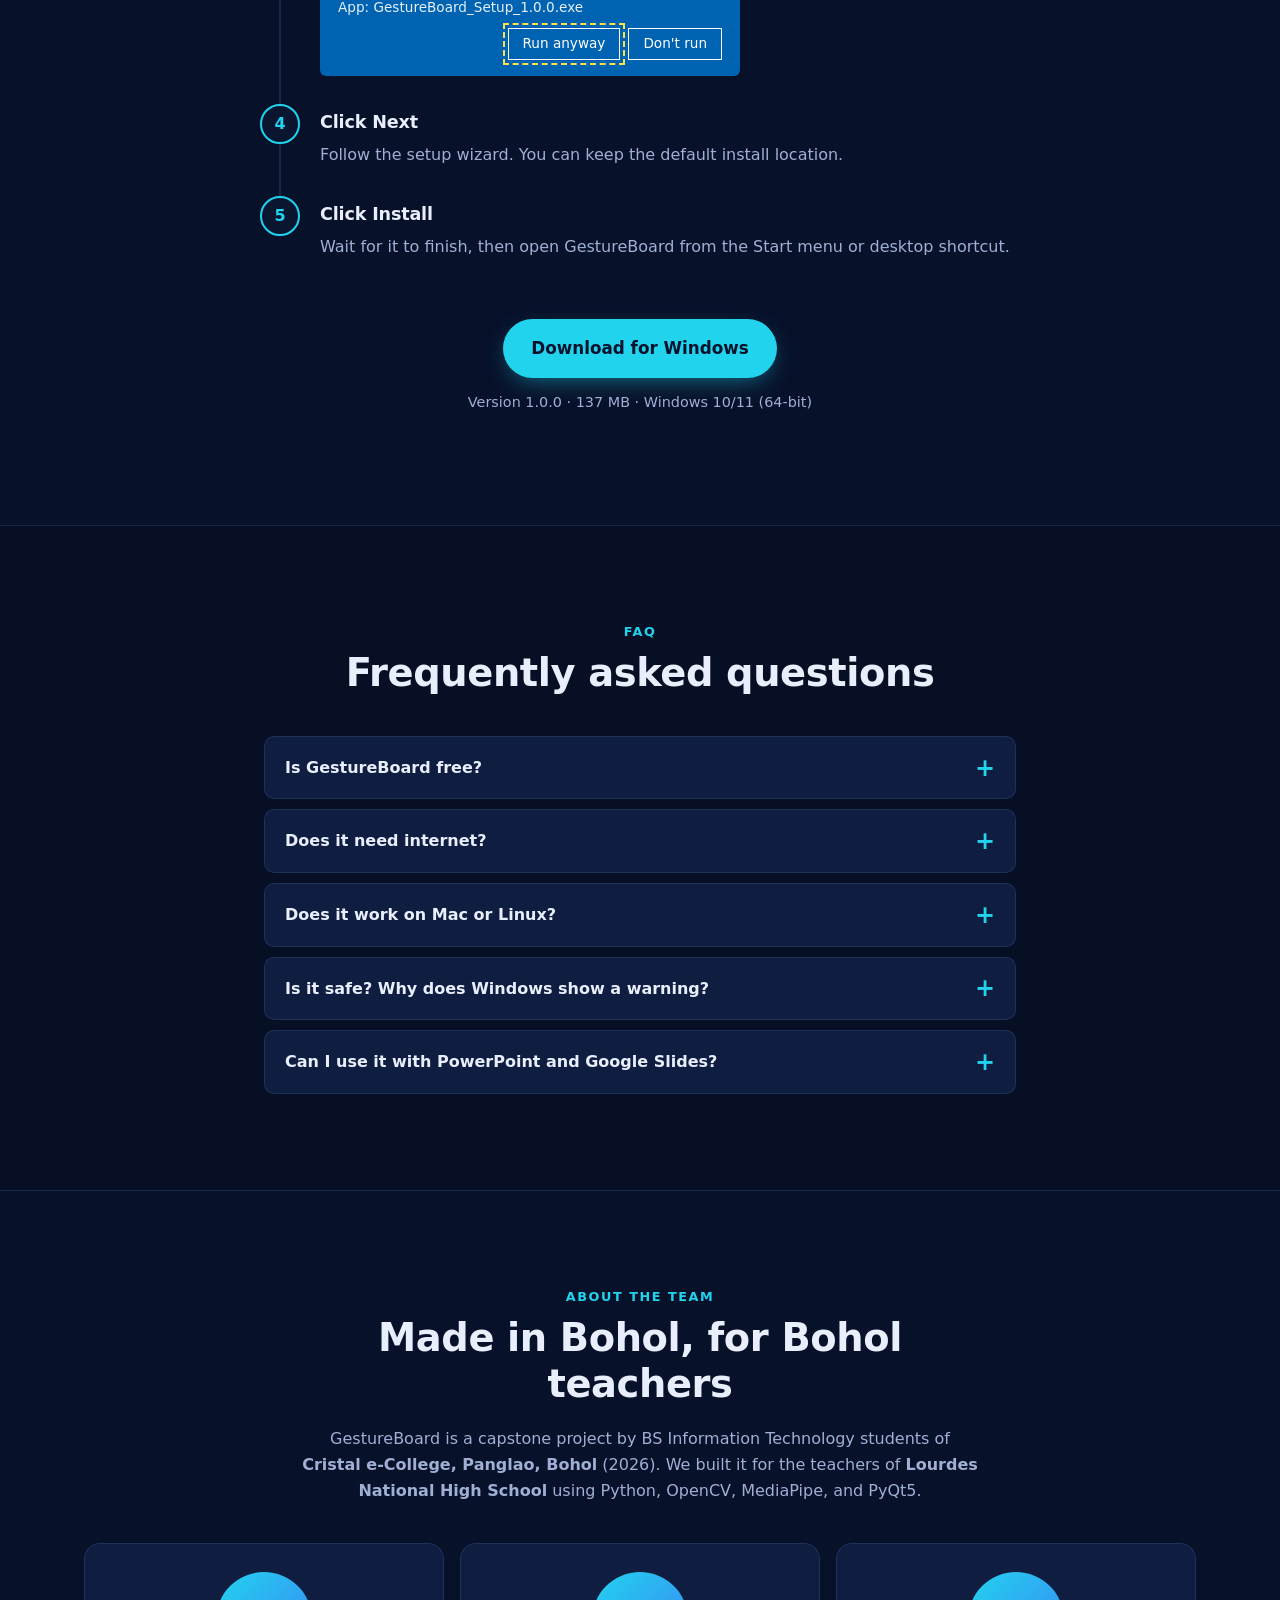
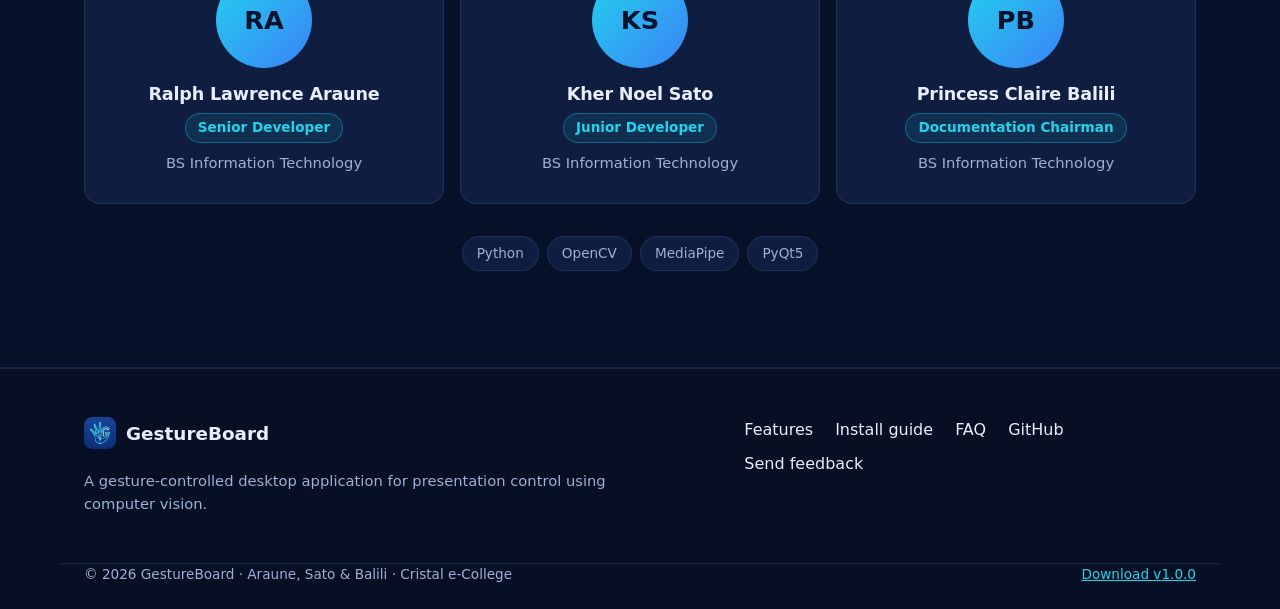
==== commit 8e31703d: "Add animated background, team roles, and light/dark mode toggle - Animated CSS background: drifting " ====
--- a/index.html
+++ b/index.html
@@ -38,6 +38,13 @@
   <link rel="icon" type="image/png" sizes="32x32" href="assets/favicon-32.png">
   <link rel="apple-touch-icon" href="assets/apple-touch-icon.png">
 
+  <!-- Apply saved light/dark choice before the page paints (prevents a flash) -->
+  <script>
+    try {
+      var t = localStorage.getItem("gb-theme");
+      if (t === "light" || t === "dark") document.documentElement.setAttribute("data-theme", t);
+    } catch (e) {}
+  </script>
   <link rel="stylesheet" href="css/style.css">
 
   <script type="application/ld+json">
@@ -61,6 +68,26 @@
 <body>
   <a class="skip-link" href="#main">Skip to content</a>
 
+  <!-- Animated background (pure CSS, turned off for "reduce motion" users) -->
+  <div class="bg" aria-hidden="true">
+    <div class="bg__grid"></div>
+    <span class="bg__orb bg__orb--1"></span>
+    <span class="bg__orb bg__orb--2"></span>
+    <span class="bg__orb bg__orb--3"></span>
+    <svg class="bg__hand" viewBox="0 0 200 150">
+      <g fill="none" stroke="currentColor" stroke-width="1.2" stroke-linecap="round">
+        <path class="bg__line" d="M100 135 V95 M100 95 L70 40 M100 95 L95 25 M100 95 L118 30 M100 95 L135 50 M100 95 L60 75 L45 70 M60 75 Q70 130 100 135 Q140 130 150 75 L135 50"/>
+      </g>
+      <g fill="currentColor">
+        <circle class="bg__dot" cx="100" cy="95" r="2.6"/><circle class="bg__dot" cx="70" cy="40" r="2"/>
+        <circle class="bg__dot" cx="95" cy="25" r="2"/><circle class="bg__dot" cx="118" cy="30" r="2"/>
+        <circle class="bg__dot" cx="135" cy="50" r="2"/><circle class="bg__dot" cx="45" cy="70" r="2"/>
+        <circle class="bg__dot" cx="100" cy="135" r="2"/><circle class="bg__dot" cx="60" cy="75" r="1.8"/>
+        <circle class="bg__dot" cx="150" cy="75" r="1.8"/>
+      </g>
+    </svg>
+  </div>
+
   <!-- ===== 1. NAVBAR ===== -->
   <header class="nav" id="top">
     <div class="container nav__inner">
@@ -78,6 +105,11 @@
         <a href="#install">Install</a>
         <a href="#faq">FAQ</a>
         <a href="#team">Team</a>
+        <button class="theme-toggle" type="button" aria-label="Switch to light mode">
+          <svg class="theme-toggle__sun" viewBox="0 0 24 24" aria-hidden="true"><circle cx="12" cy="12" r="4"/><path d="M12 2v2M12 20v2M4.9 4.9l1.4 1.4M17.7 17.7l1.4 1.4M2 12h2M20 12h2M4.9 19.1l1.4-1.4M17.7 6.3l1.4-1.4"/></svg>
+          <svg class="theme-toggle__moon" viewBox="0 0 24 24" aria-hidden="true"><path d="M21 12.8A9 9 0 1 1 11.2 3a7 7 0 0 0 9.8 9.8z"/></svg>
+          <span class="theme-toggle__text">Light mode</span>
+        </button>
         <a class="btn btn--sm btn--primary js-download" href="https://github.com/RalphAraune/Gestureboard/releases/latest/download/GestureBoard_Setup_1.0.0.exe">Download</a>
       </nav>
     </div>
@@ -407,16 +439,19 @@
           <li class="member">
             <span class="avatar" aria-hidden="true">RA</span>
             <h3>Ralph Lawrence Araune</h3>
+            <p class="member__role">Senior Developer</p>
             <p>BS Information Technology</p>
           </li>
           <li class="member">
             <span class="avatar" aria-hidden="true">KS</span>
             <h3>Kher Noel Sato</h3>
+            <p class="member__role">Junior Developer</p>
             <p>BS Information Technology</p>
           </li>
           <li class="member">
             <span class="avatar" aria-hidden="true">PB</span>
             <h3>Princess Claire Balili</h3>
+            <p class="member__role">Documentation Chairman</p>
             <p>BS Information Technology</p>
           </li>
         </ul>
--- a/css/style.css
+++ b/css/style.css
@@ -19,6 +19,44 @@
   --shadow: 0 20px 50px -20px rgba(0, 0, 0, 0.6);
   --max: 1160px;
   --nav-h: 64px;
+  --accent-hover: #67e8f9;
+  --nav-bg: rgba(7, 15, 36, .85);
+  --alt-bg: rgba(10, 21, 48, .55);
+  --ghost-bg: rgba(255, 255, 255, .03);
+  --ghost-hover: rgba(255, 255, 255, .07);
+  --grid-dot: rgba(120, 170, 255, .16);
+  color-scheme: dark;
+}
+
+/* ---------- Light theme (toggled by the sun/moon button) ---------- */
+:root[data-theme="light"] {
+  --bg: #f4f7fd;
+  --bg-alt: #e9eff9;
+  --surface: #ffffff;
+  --surface-2: #e6edf9;
+  --border: rgba(15, 40, 90, .13);
+  --text: #0b1530;
+  --muted: #4a5a7a;
+  --accent: #0e7490;          /* darker cyan so text stays readable on white */
+  --accent-hover: #155e75;
+  --on-accent: #ffffff;
+  --shadow: 0 20px 45px -22px rgba(15, 40, 90, .35);
+  --nav-bg: rgba(244, 247, 253, .85);
+  --alt-bg: rgba(233, 239, 249, .6);
+  --ghost-bg: rgba(11, 21, 48, .03);
+  --ghost-hover: rgba(11, 21, 48, .07);
+  --grid-dot: rgba(30, 70, 150, .14);
+  color-scheme: light;
+}
+
+/* Pieces that picture the (dark) app itself stay dark in both themes */
+.mock, .phone__device, .card__icon {
+  --surface: #0f1d40; --surface-2: #142753; --bg-alt: #0a1530;
+  --border: rgba(120, 170, 255, .14); --muted: #9fb0d4; --accent: #22d3ee;
+}
+
+body, .nav, .section--alt, .card, .faq details, .member, .reqs > div, .gesture, .steps li {
+  transition: background-color .3s ease, color .3s ease, border-color .3s ease;
 }
 
 *, *::before, *::after { box-sizing: border-box; }
@@ -55,6 +93,38 @@
 
 .eyebrow { color: var(--accent); font-weight: 700; font-size: .8rem; letter-spacing: .12em; text-transform: uppercase; margin-bottom: .6em; }
 
+/* ---------- Animated background ----------
+   Fixed layer behind everything. Only transform/opacity are animated
+   (cheap for the GPU), and it is switched off for reduced-motion users. */
+.bg { position: fixed; inset: 0; z-index: -1; overflow: hidden; pointer-events: none; }
+.bg__grid {
+  position: absolute; inset: -48px;
+  background-image: radial-gradient(var(--grid-dot) 1px, transparent 1.5px);
+  background-size: 48px 48px;
+  -webkit-mask-image: radial-gradient(ellipse at 50% 30%, #000 20%, transparent 75%);
+  mask-image: radial-gradient(ellipse at 50% 30%, #000 20%, transparent 75%);
+  animation: grid-drift 24s linear infinite;
+}
+.bg__orb { position: absolute; border-radius: 50%; will-change: transform; }
+.bg__orb--1 { width: 60vmax; height: 60vmax; top: -20vmax; right: -15vmax; background: radial-gradient(circle, rgba(34, 211, 238, .16), transparent 65%); animation: orb-1 26s ease-in-out infinite alternate; }
+.bg__orb--2 { width: 70vmax; height: 70vmax; bottom: -30vmax; left: -25vmax; background: radial-gradient(circle, rgba(37, 99, 235, .22), transparent 65%); animation: orb-2 32s ease-in-out infinite alternate; }
+.bg__orb--3 { width: 40vmax; height: 40vmax; top: 40%; left: 45%; background: radial-gradient(circle, rgba(129, 140, 248, .10), transparent 65%); animation: orb-3 22s ease-in-out infinite alternate; }
+
+/* Faint hand-tracking skeleton (like MediaPipe landmarks) */
+.bg__hand { position: absolute; right: -6vmin; bottom: 4vh; width: min(70vmin, 560px); color: var(--accent); opacity: .14; transform: rotate(-12deg); animation: hand-float 14s ease-in-out infinite alternate; }
+.bg__line { stroke-dasharray: 420; stroke-dashoffset: 420; animation: draw 9s ease-in-out infinite; }
+.bg__dot { transform-box: fill-box; transform-origin: center; animation: pulse 3s ease-in-out infinite; }
+.bg__dot:nth-child(2n) { animation-delay: .6s; }
+.bg__dot:nth-child(3n) { animation-delay: 1.2s; }
+
+@keyframes grid-drift { to { transform: translate(48px, 48px); } }
+@keyframes orb-1 { to { transform: translate(-12vmax, 14vmax) scale(1.15); } }
+@keyframes orb-2 { to { transform: translate(16vmax, -12vmax) scale(1.1); } }
+@keyframes orb-3 { to { transform: translate(-20vmax, -10vmax) scale(.85); } }
+@keyframes hand-float { to { transform: rotate(-4deg) translateY(-3vh); } }
+@keyframes draw { 0% { stroke-dashoffset: 420; } 45%, 70% { stroke-dashoffset: 0; } 100% { stroke-dashoffset: -420; } }
+@keyframes pulse { 0%, 100% { transform: scale(1); opacity: .6; } 50% { transform: scale(1.6); opacity: 1; } }
+
 /* ---------- Buttons ---------- */
 .btn {
   display: inline-flex; align-items: center; justify-content: center; gap: .55em;
@@ -64,9 +134,9 @@
 }
 .btn:hover { transform: translateY(-1px); }
 .btn--primary { background: var(--accent); color: var(--on-accent); box-shadow: 0 8px 24px -8px rgba(34, 211, 238, .55); }
-.btn--primary:hover { background: #67e8f9; }
-.btn--ghost { color: var(--text); border-color: var(--border); background: rgba(255,255,255,.03); }
-.btn--ghost:hover { background: rgba(255,255,255,.07); }
+.btn--primary:hover { background: var(--accent-hover); }
+.btn--ghost { color: var(--text); border-color: var(--border); background: var(--ghost-bg); }
+.btn--ghost:hover { background: var(--ghost-hover); }
 .btn--lg { padding: .9em 1.6em; font-size: 1.05rem; }
 .btn--sm { padding: .45em 1em; font-size: .92rem; }
 .btn--block { width: 100%; }
@@ -79,7 +149,7 @@
 /* ---------- Navbar ---------- */
 .nav {
   position: sticky; top: 0; z-index: 50;
-  background: rgba(7, 15, 36, .85);
+  background: var(--nav-bg);
   backdrop-filter: blur(12px); -webkit-backdrop-filter: blur(12px);
   border-bottom: 1px solid var(--border);
 }
@@ -106,12 +176,21 @@
 .nav__menu a:not(.btn):hover { background: var(--surface); }
 .nav__menu .btn { margin-top: 8px; }
 
+/* Light/dark toggle */
+.theme-toggle {
+  display: inline-flex; align-items: center; gap: 10px;
+  font: inherit; color: var(--text); background: none; cursor: pointer;
+  border: 1px solid var(--border); border-radius: 999px; padding: 10px 14px; margin-top: 4px;
+}
+.theme-toggle:hover { background: var(--surface); }
+.theme-toggle svg { width: 20px; height: 20px; fill: none; stroke: currentColor; stroke-width: 2; stroke-linecap: round; stroke-linejoin: round; }
+.theme-toggle__moon { display: none; }
+:root[data-theme="light"] .theme-toggle__sun { display: none; }
+:root[data-theme="light"] .theme-toggle__moon { display: block; }
+
 /* ---------- Hero ---------- */
 .hero {
-  position: relative; padding: 48px 0 64px; overflow: hidden;
-  background:
-    radial-gradient(600px 400px at 85% 20%, rgba(34, 211, 238, .14), transparent 70%),
-    radial-gradient(700px 500px at 0% 100%, rgba(26, 67, 151, .45), transparent 70%);
+  position: relative; padding: 48px 0 64px;
 }
 .hero__grid { display: grid; gap: 40px; align-items: center; }
 .lead { font-size: 1.1rem; color: var(--muted); max-width: 36em; }
@@ -135,7 +214,7 @@
 
 /* ---------- Sections ---------- */
 .section { padding: 72px 0; }
-.section--alt { background: var(--bg-alt); border-block: 1px solid var(--border); }
+.section--alt { background: var(--alt-bg); border-block: 1px solid var(--border); }
 .section__head { max-width: 680px; margin: 0 auto 40px; text-align: center; }
 .section__head p:not(.eyebrow) { color: var(--muted); }
 
@@ -206,7 +285,9 @@
 /* Team */
 .team { list-style: none; padding: 0; margin: 0; display: grid; gap: 16px; grid-template-columns: repeat(auto-fit, minmax(min(100%, 240px), 1fr)); }
 .member { text-align: center; background: var(--surface); border: 1px solid var(--border); border-radius: var(--radius); padding: 28px 20px; }
+.member h3 { margin-bottom: 8px; }
 .member p { color: var(--muted); margin: 0; font-size: .92rem; }
+.member .member__role { display: inline-block; margin-bottom: 8px; padding: 3px 12px; border-radius: 999px; font-size: .85rem; font-weight: 650; color: var(--accent); background: rgba(34, 211, 238, .1); border: 1px solid rgba(34, 211, 238, .35); }
 .avatar { width: 96px; height: 96px; margin: 0 auto 16px; border-radius: 50%; display: grid; place-items: center; font-size: 1.6rem; font-weight: 800; color: var(--on-accent); background: linear-gradient(135deg, var(--accent), #3b82f6); object-fit: cover; }
 .stack { list-style: none; padding: 0; margin: 32px 0 0; display: flex; flex-wrap: wrap; justify-content: center; gap: 8px; }
 .stack li { font-size: .85rem; padding: 6px 14px; border-radius: 999px; border: 1px solid var(--border); color: var(--muted); background: var(--surface); }
@@ -251,6 +332,9 @@
   .nav__menu a:not(.btn) { padding: 8px 12px; font-size: .95rem; color: var(--muted); }
   .nav__menu a:not(.btn):hover { color: var(--text); background: none; }
   .nav__menu .btn { margin: 0 0 0 8px; }
+  .theme-toggle { width: 40px; height: 40px; padding: 0; margin: 0 0 0 4px; justify-content: center; color: var(--muted); }
+  .theme-toggle:hover { color: var(--text); }
+  .theme-toggle__text { position: absolute; width: 1px; height: 1px; overflow: hidden; clip: rect(0 0 0 0); white-space: nowrap; }
 
   .hero { padding: 88px 0 104px; }
   .hero__grid { grid-template-columns: 1.05fr 1fr; gap: 56px; }
@@ -269,4 +353,5 @@
   html { scroll-behavior: auto; }
   *, *::before, *::after { transition: none !important; animation: none !important; }
   .js-reveal .reveal { opacity: 1; transform: none; }
-}
+  .bg__line { stroke-dashoffset: 0; }
+}
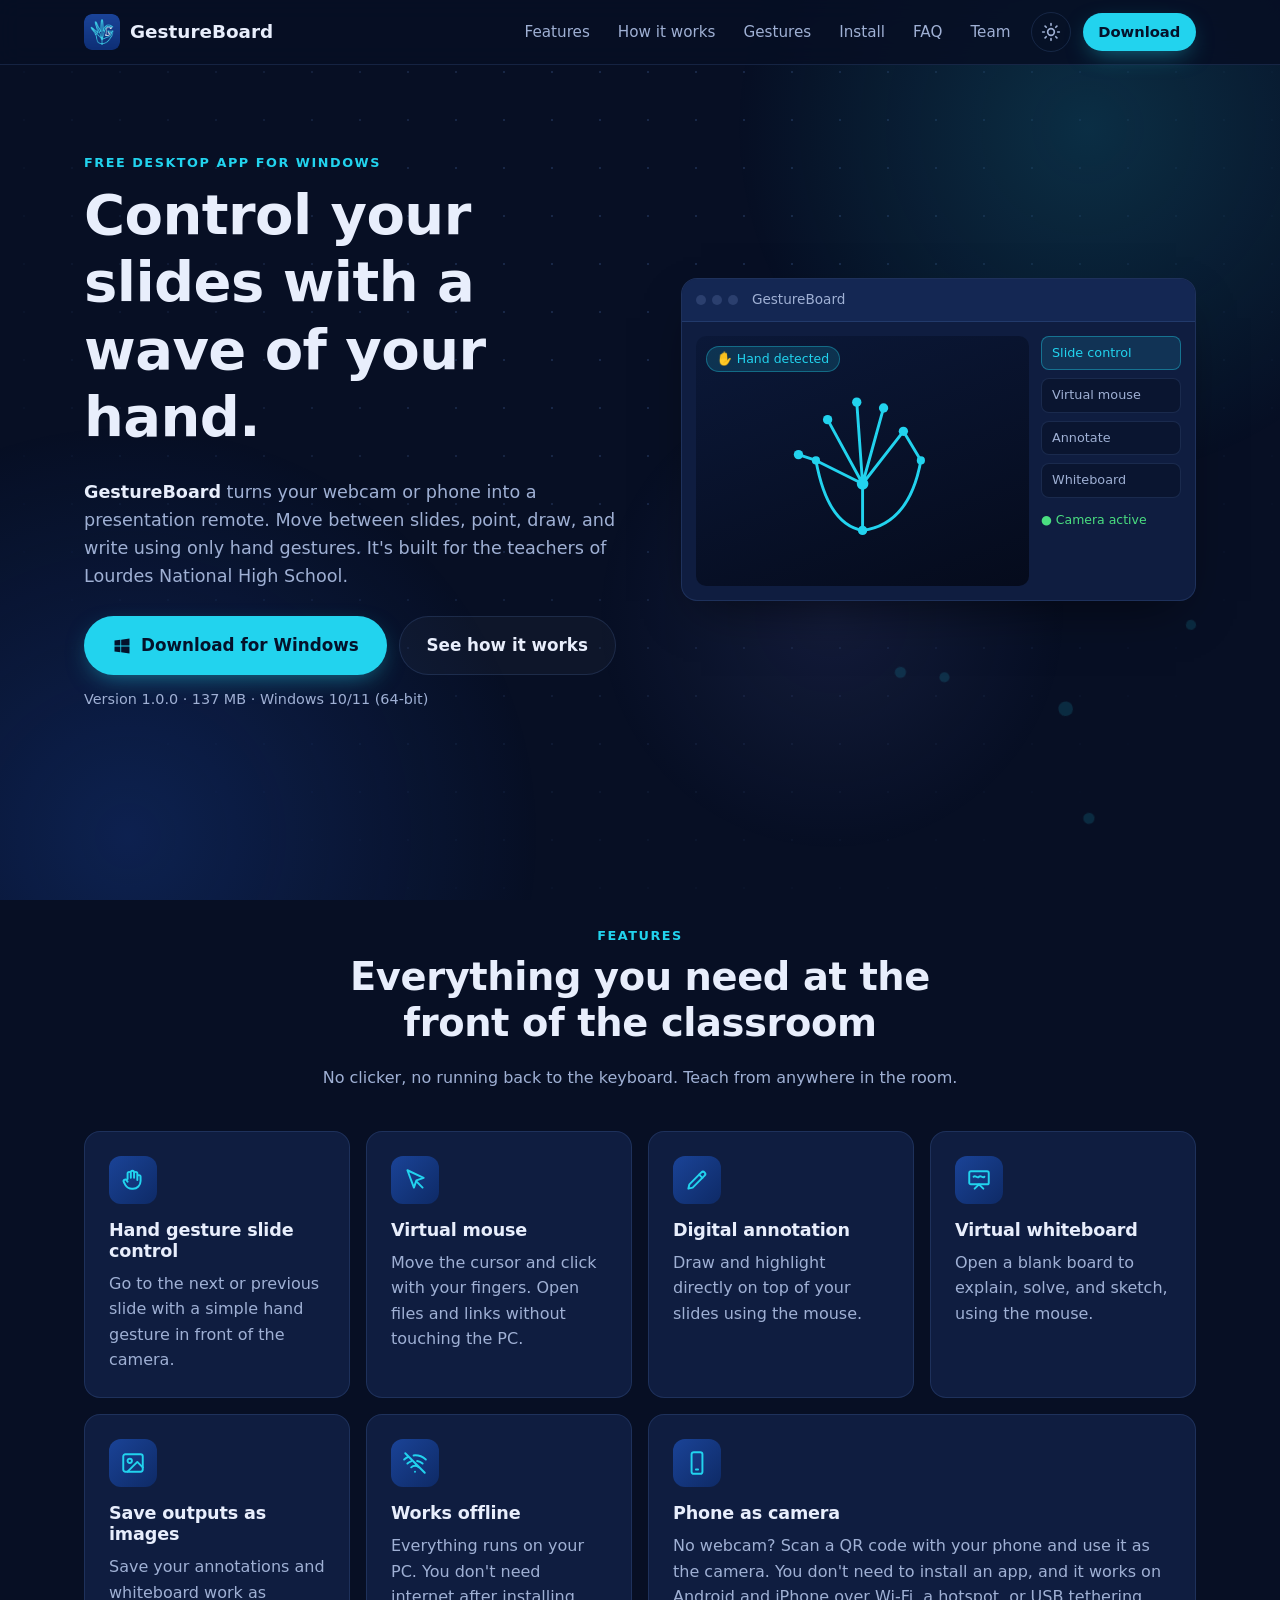
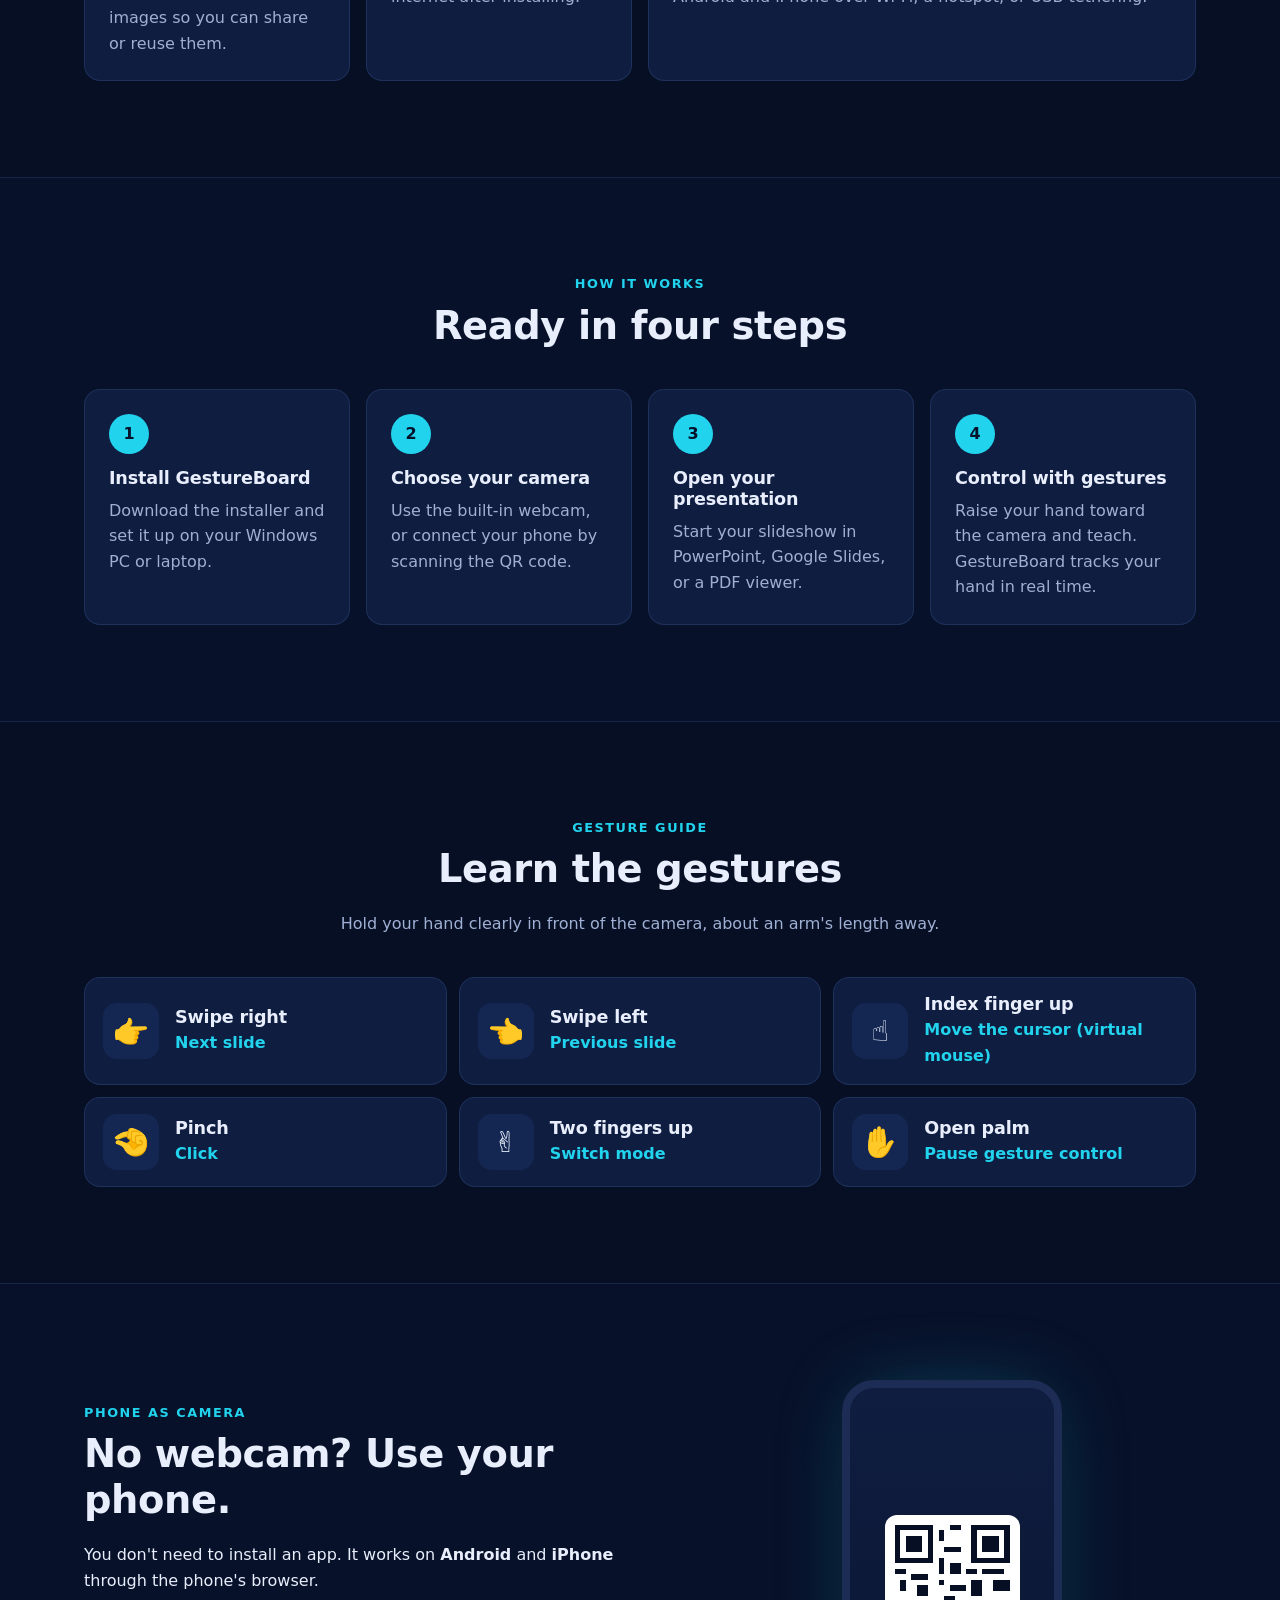
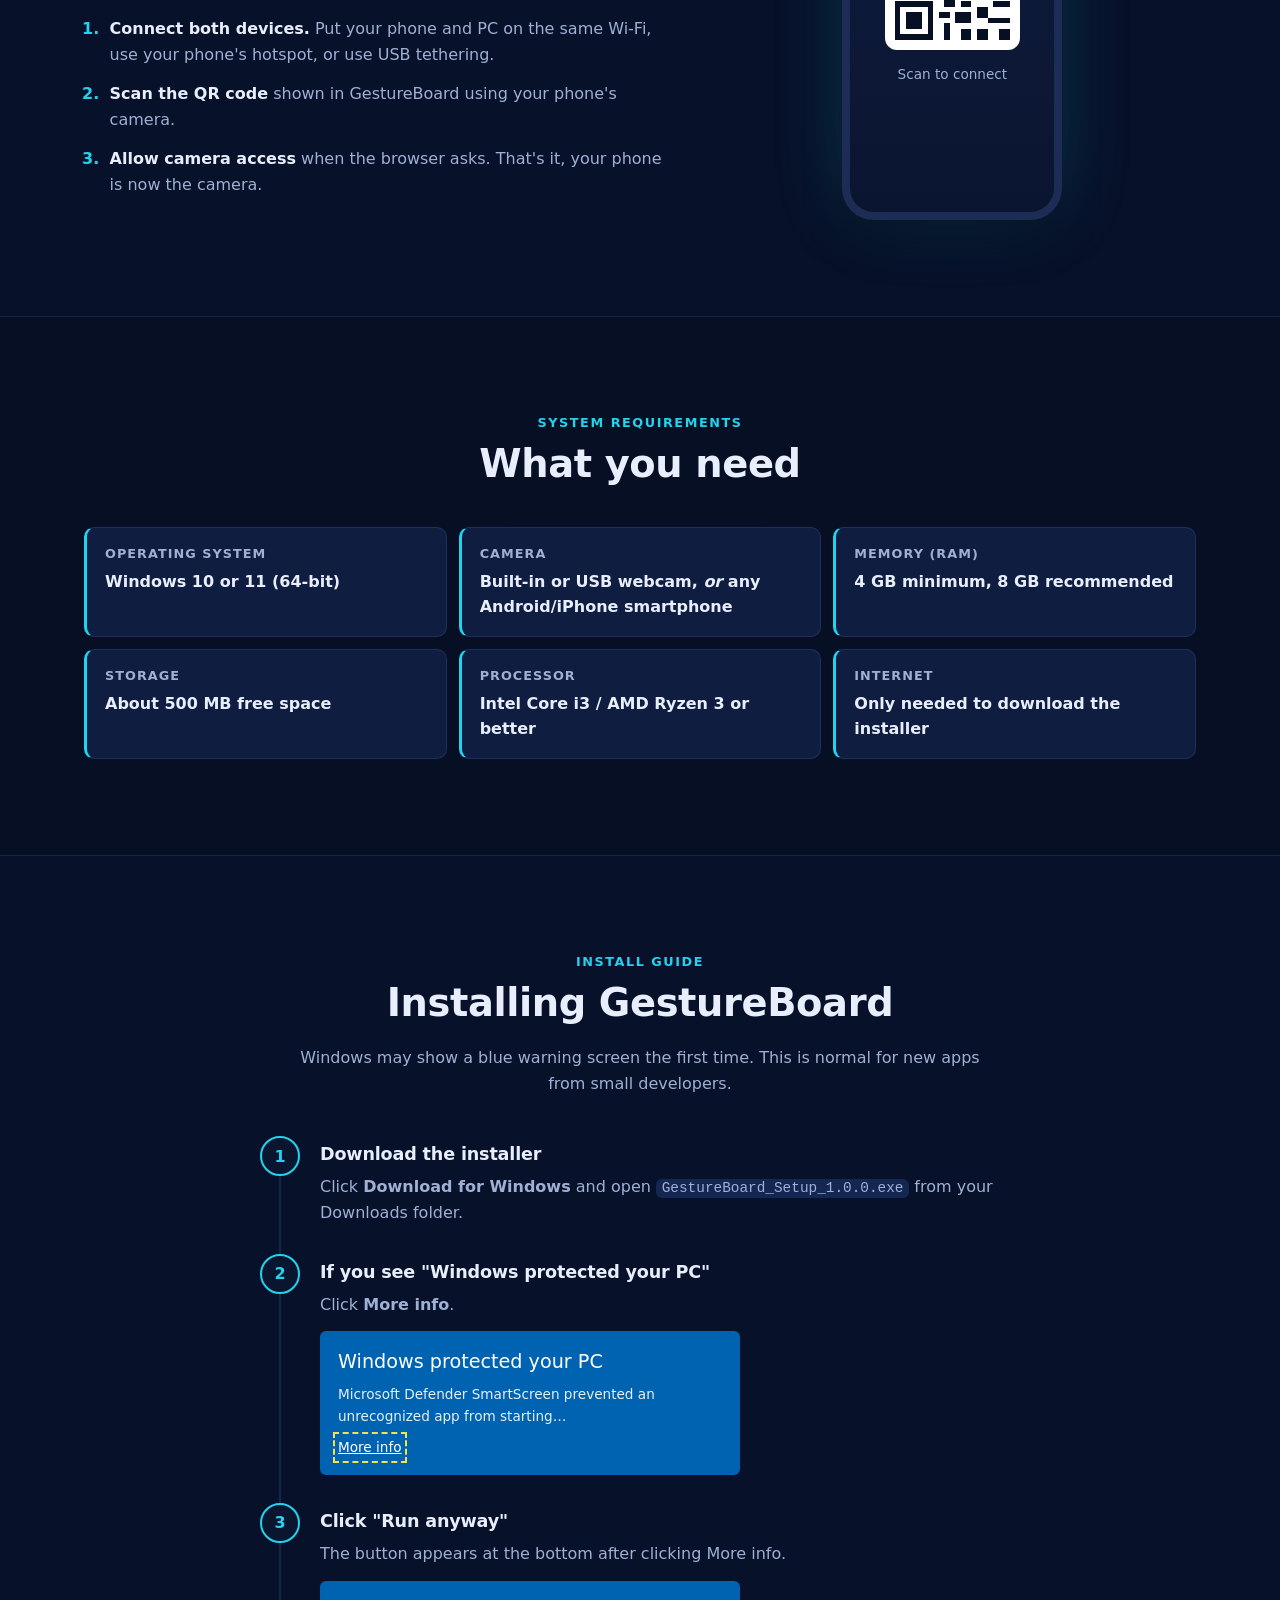
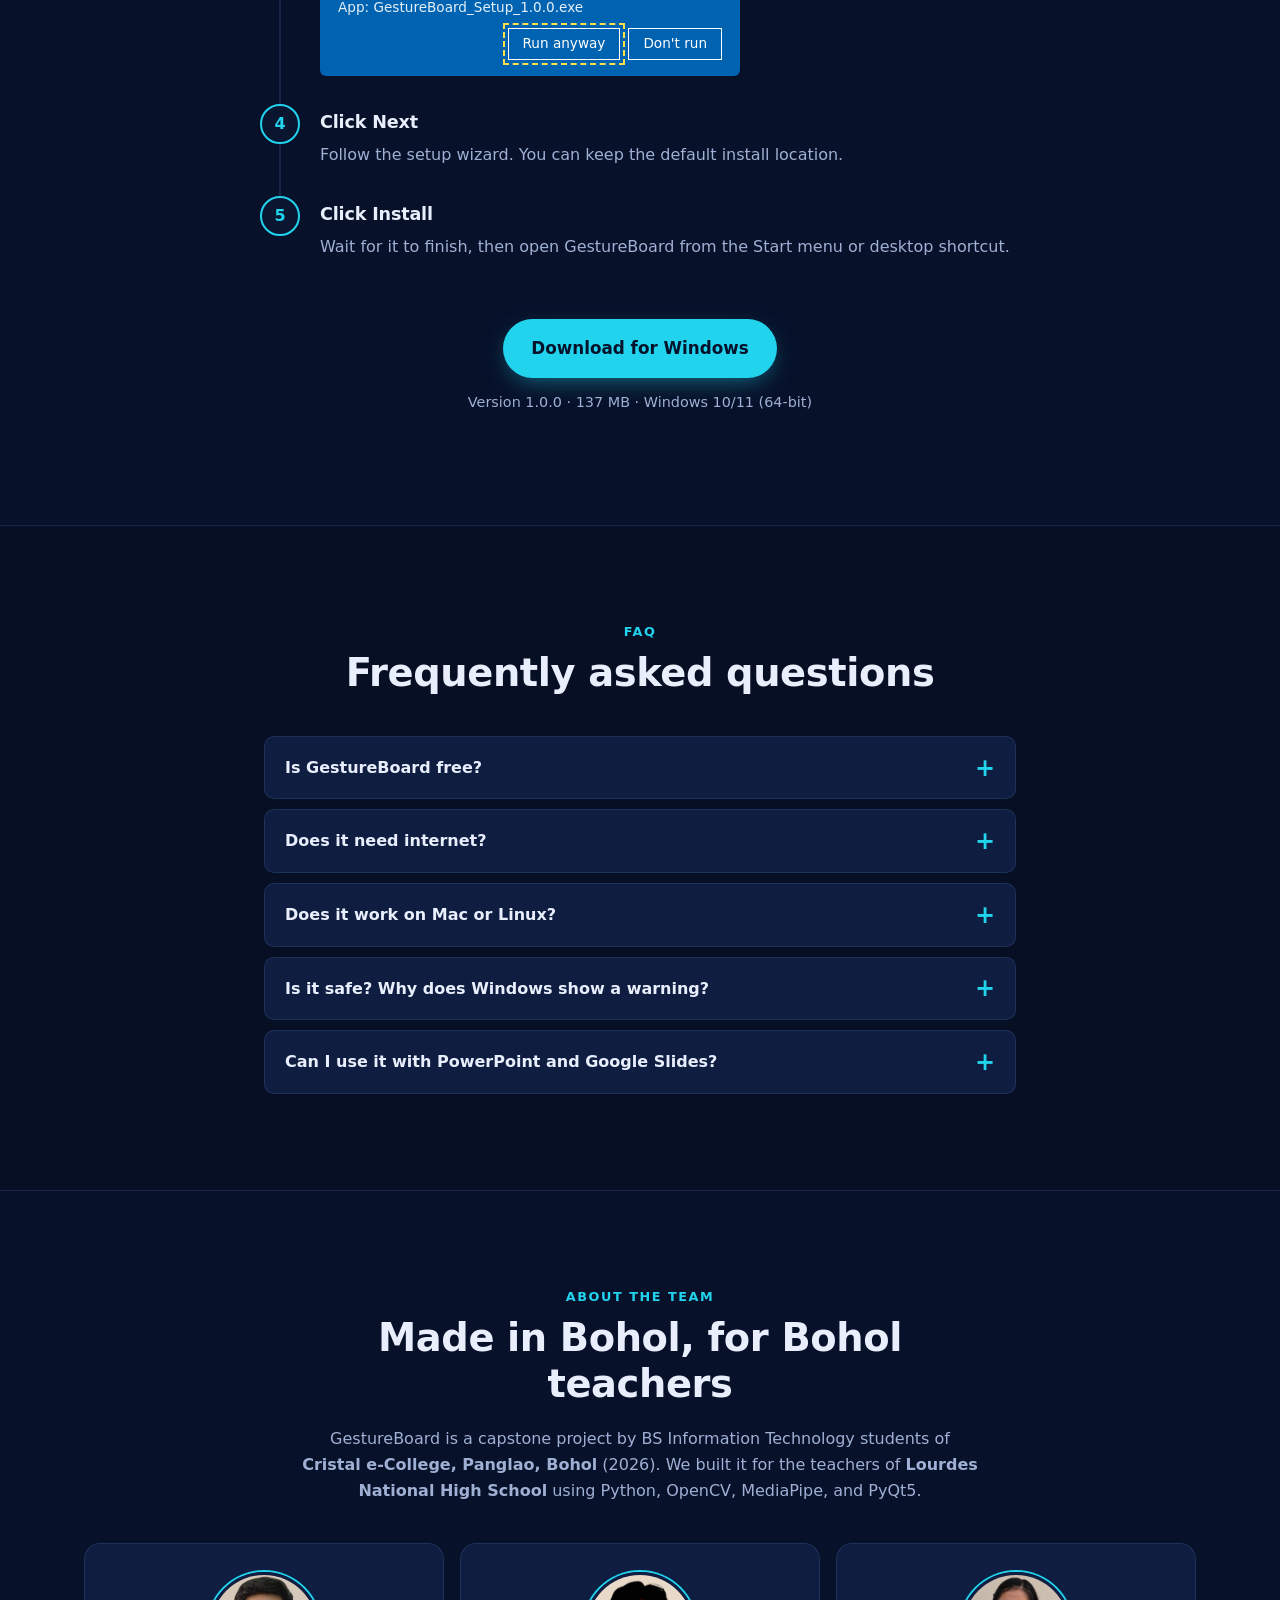
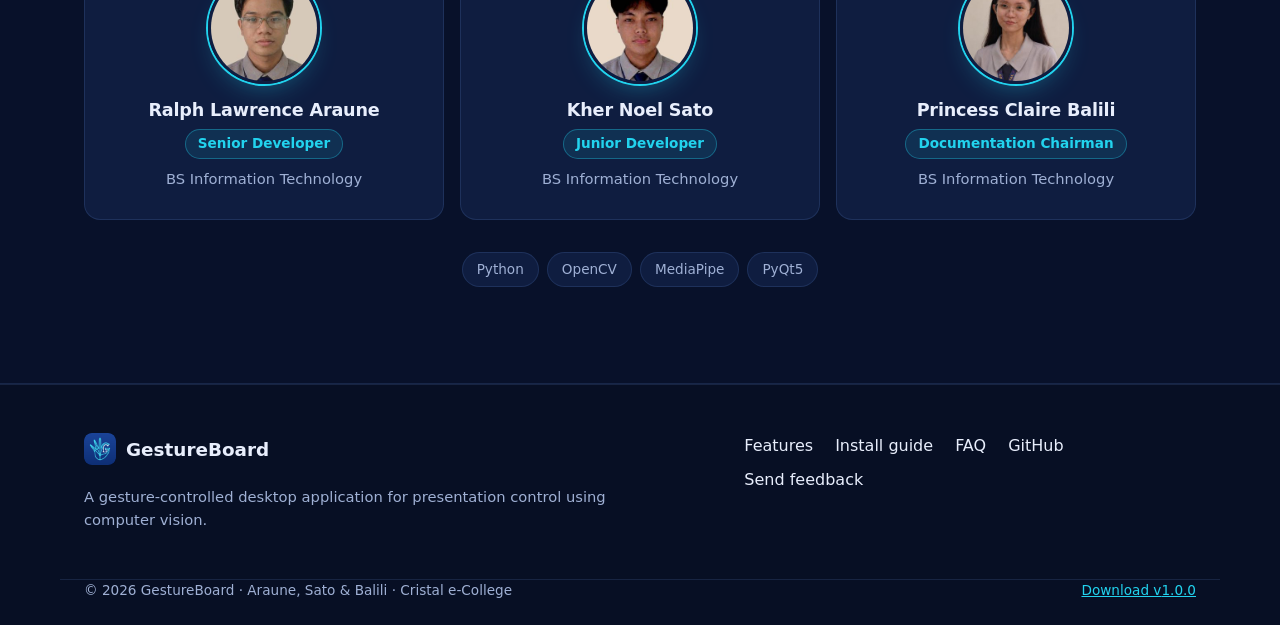
==== commit ef4f23a5: "Add team photos to the About the team section - Replace initials with photos of Ralph, Kher, and Pri" ====
--- a/index.html
+++ b/index.html
@@ -433,23 +433,22 @@
             <strong>Lourdes National High School</strong> using Python, OpenCV, MediaPipe, and PyQt5.
           </p>
         </header>
-        <!-- To add photos: replace <span class="avatar">RA</span> with
-             <img class="avatar" src="assets/team/ralph.jpg" alt="Ralph Lawrence Araune" width="96" height="96" loading="lazy"> -->
+        <!-- Team photos: 256×256 JPGs in assets/team/ (originals are in assets/person/) -->
         <ul class="team">
           <li class="member">
-            <span class="avatar" aria-hidden="true">RA</span>
+            <img class="avatar" src="assets/team/ralph.jpg" alt="Photo of Ralph Lawrence Araune" width="112" height="112" loading="lazy" decoding="async">
             <h3>Ralph Lawrence Araune</h3>
             <p class="member__role">Senior Developer</p>
             <p>BS Information Technology</p>
           </li>
           <li class="member">
-            <span class="avatar" aria-hidden="true">KS</span>
+            <img class="avatar" src="assets/team/kher.jpg" alt="Photo of Kher Noel Sato" width="112" height="112" loading="lazy" decoding="async">
             <h3>Kher Noel Sato</h3>
             <p class="member__role">Junior Developer</p>
             <p>BS Information Technology</p>
           </li>
           <li class="member">
-            <span class="avatar" aria-hidden="true">PB</span>
+            <img class="avatar" src="assets/team/princess.jpg" alt="Photo of Princess Claire Balili" width="112" height="112" loading="lazy" decoding="async">
             <h3>Princess Claire Balili</h3>
             <p class="member__role">Documentation Chairman</p>
             <p>BS Information Technology</p>
--- a/css/style.css
+++ b/css/style.css
@@ -288,7 +288,12 @@
 .member h3 { margin-bottom: 8px; }
 .member p { color: var(--muted); margin: 0; font-size: .92rem; }
 .member .member__role { display: inline-block; margin-bottom: 8px; padding: 3px 12px; border-radius: 999px; font-size: .85rem; font-weight: 650; color: var(--accent); background: rgba(34, 211, 238, .1); border: 1px solid rgba(34, 211, 238, .35); }
-.avatar { width: 96px; height: 96px; margin: 0 auto 16px; border-radius: 50%; display: grid; place-items: center; font-size: 1.6rem; font-weight: 800; color: var(--on-accent); background: linear-gradient(135deg, var(--accent), #3b82f6); object-fit: cover; }
+.avatar {
+  width: 112px; height: 112px; margin: 0 auto 16px; border-radius: 50%;
+  display: grid; place-items: center; font-size: 1.6rem; font-weight: 800; color: var(--on-accent);
+  background: linear-gradient(135deg, var(--accent), #3b82f6); object-fit: cover;
+  border: 3px solid var(--surface); box-shadow: 0 0 0 2px var(--accent), 0 12px 28px -12px rgba(34, 211, 238, .45);
+}
 .stack { list-style: none; padding: 0; margin: 32px 0 0; display: flex; flex-wrap: wrap; justify-content: center; gap: 8px; }
 .stack li { font-size: .85rem; padding: 6px 14px; border-radius: 999px; border: 1px solid var(--border); color: var(--muted); background: var(--surface); }
 
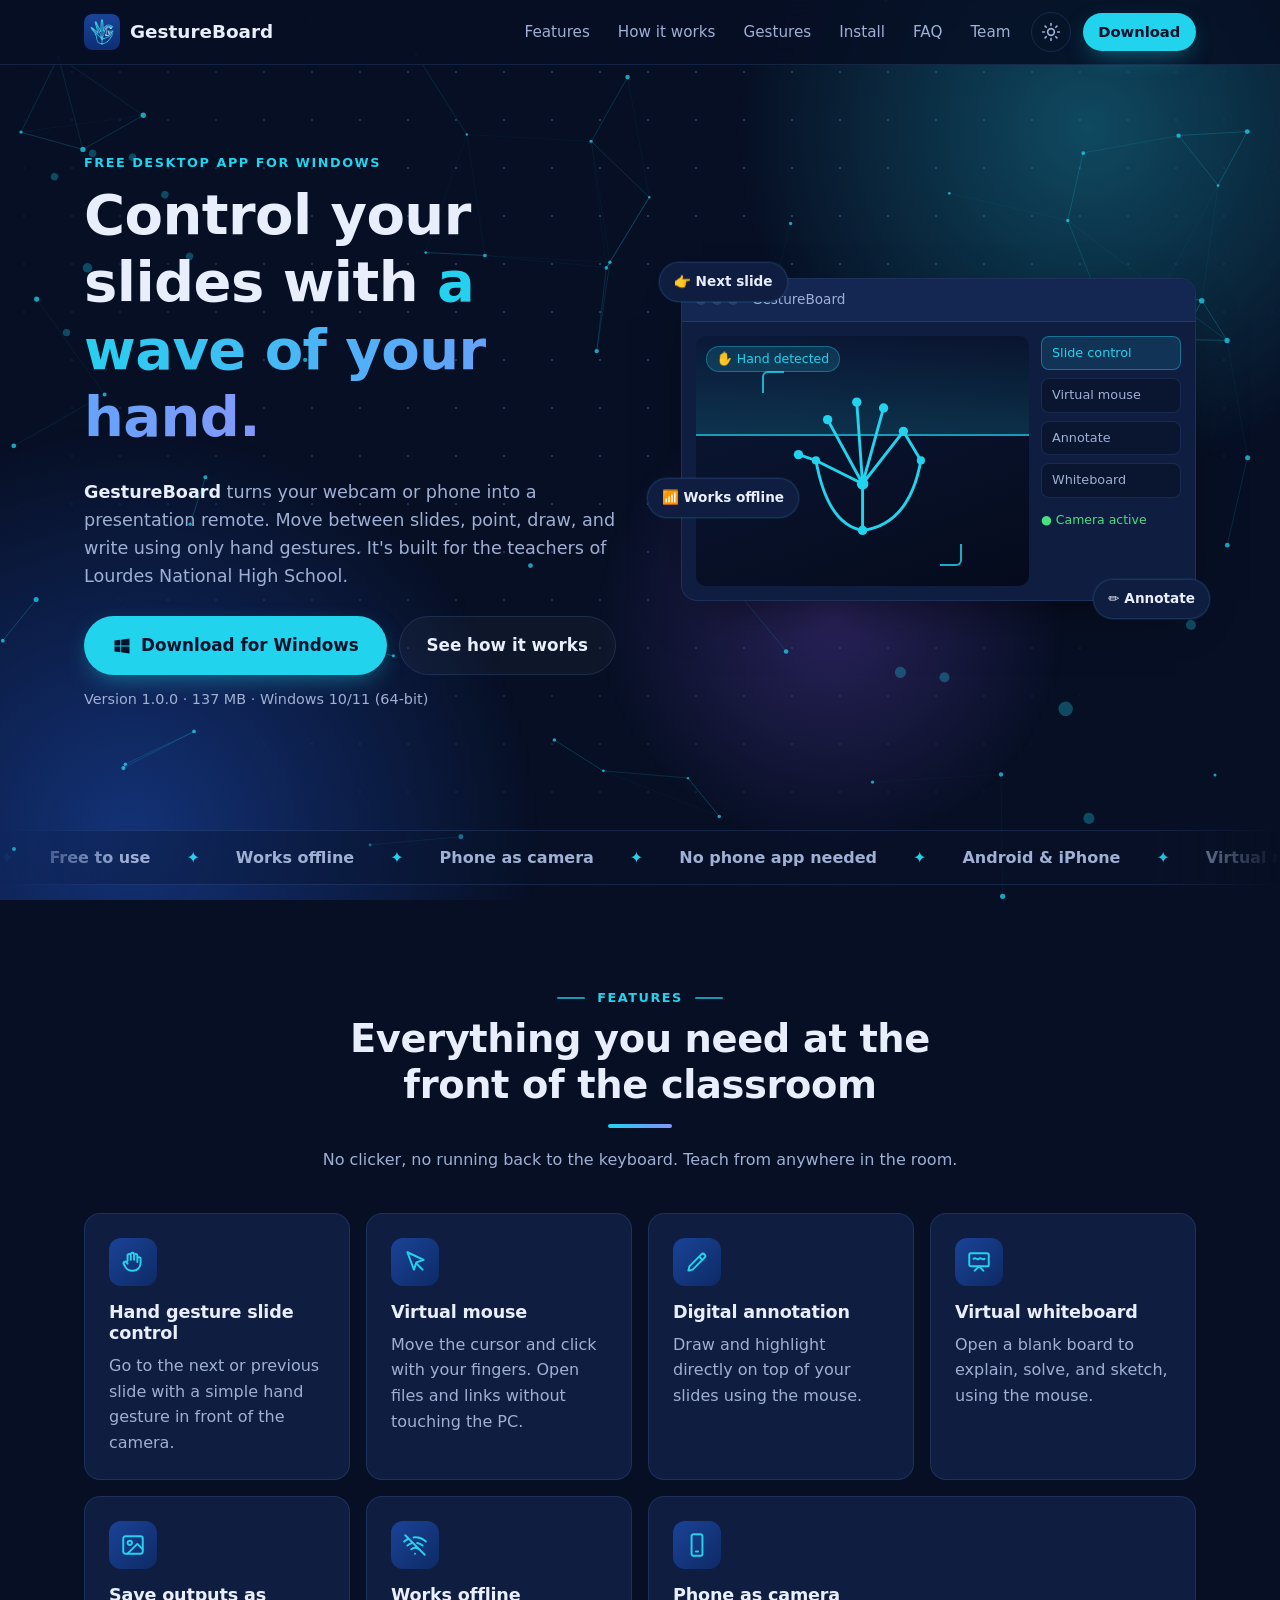
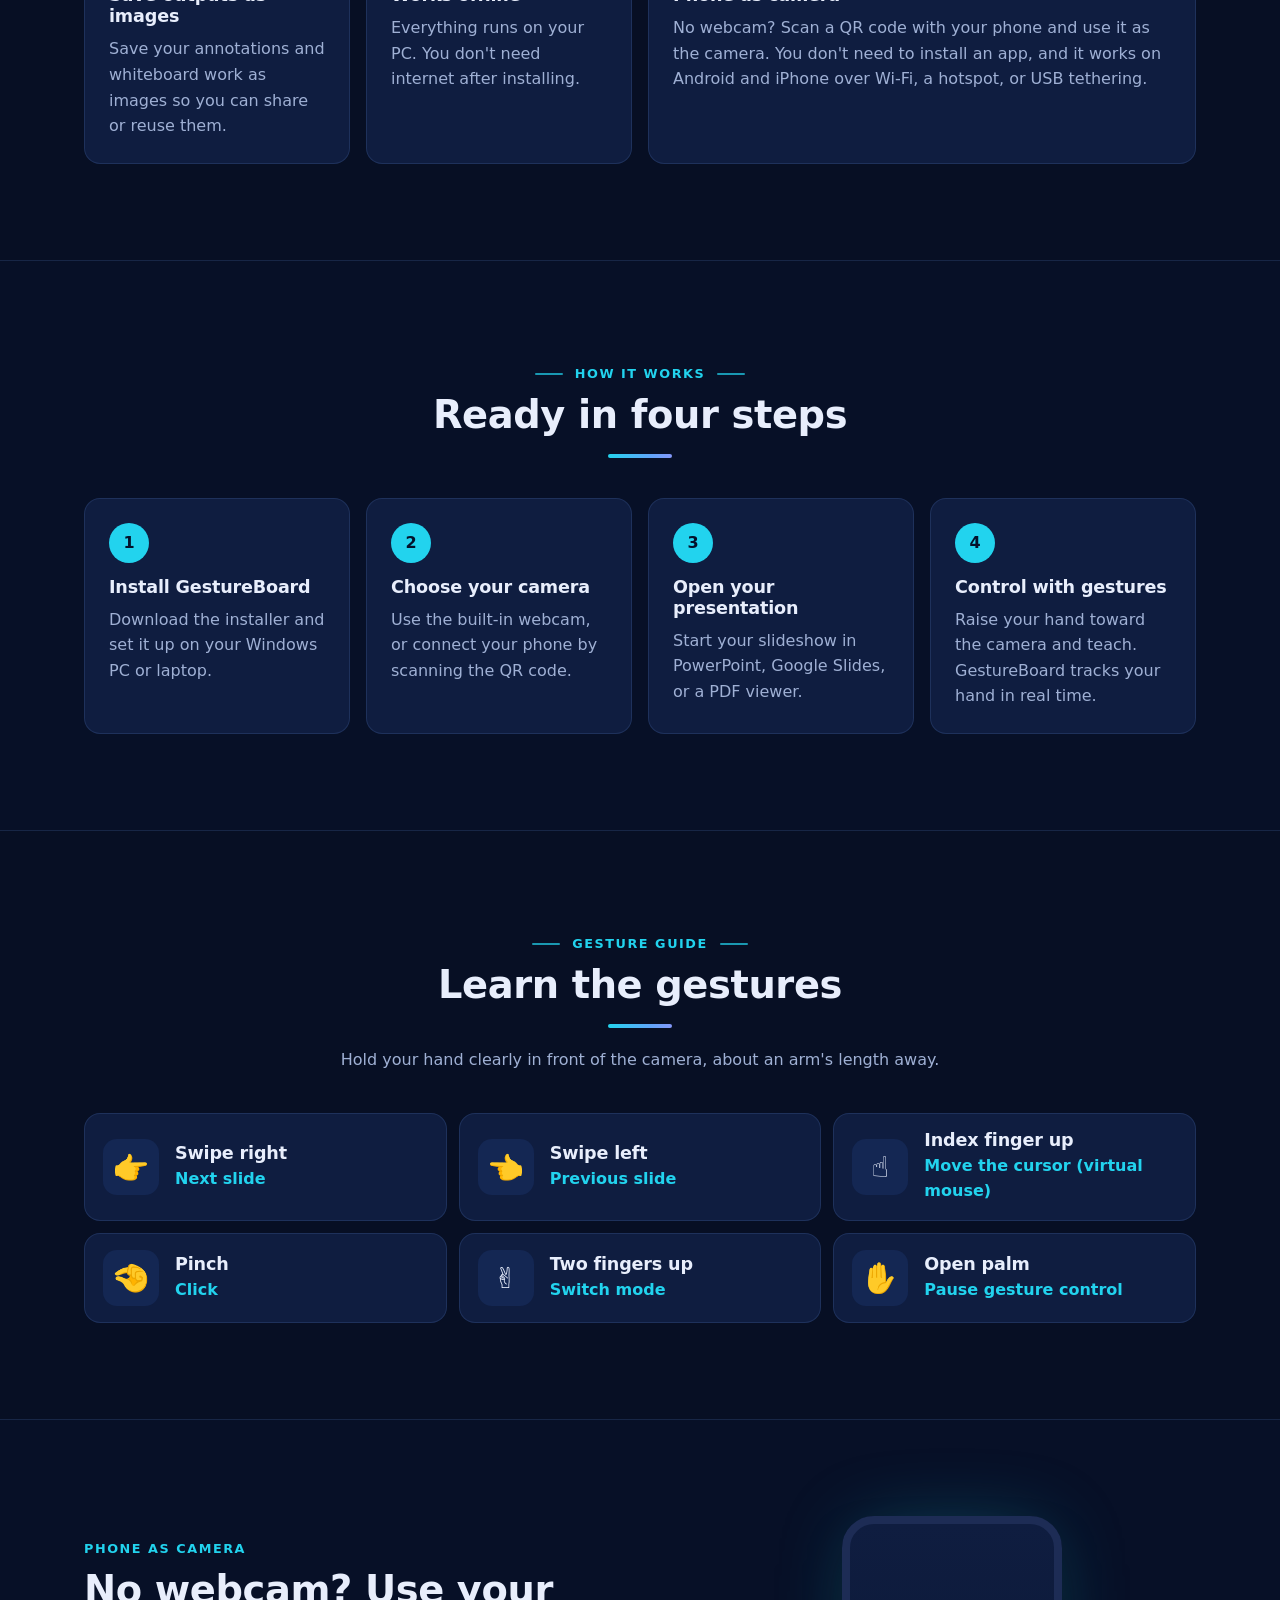
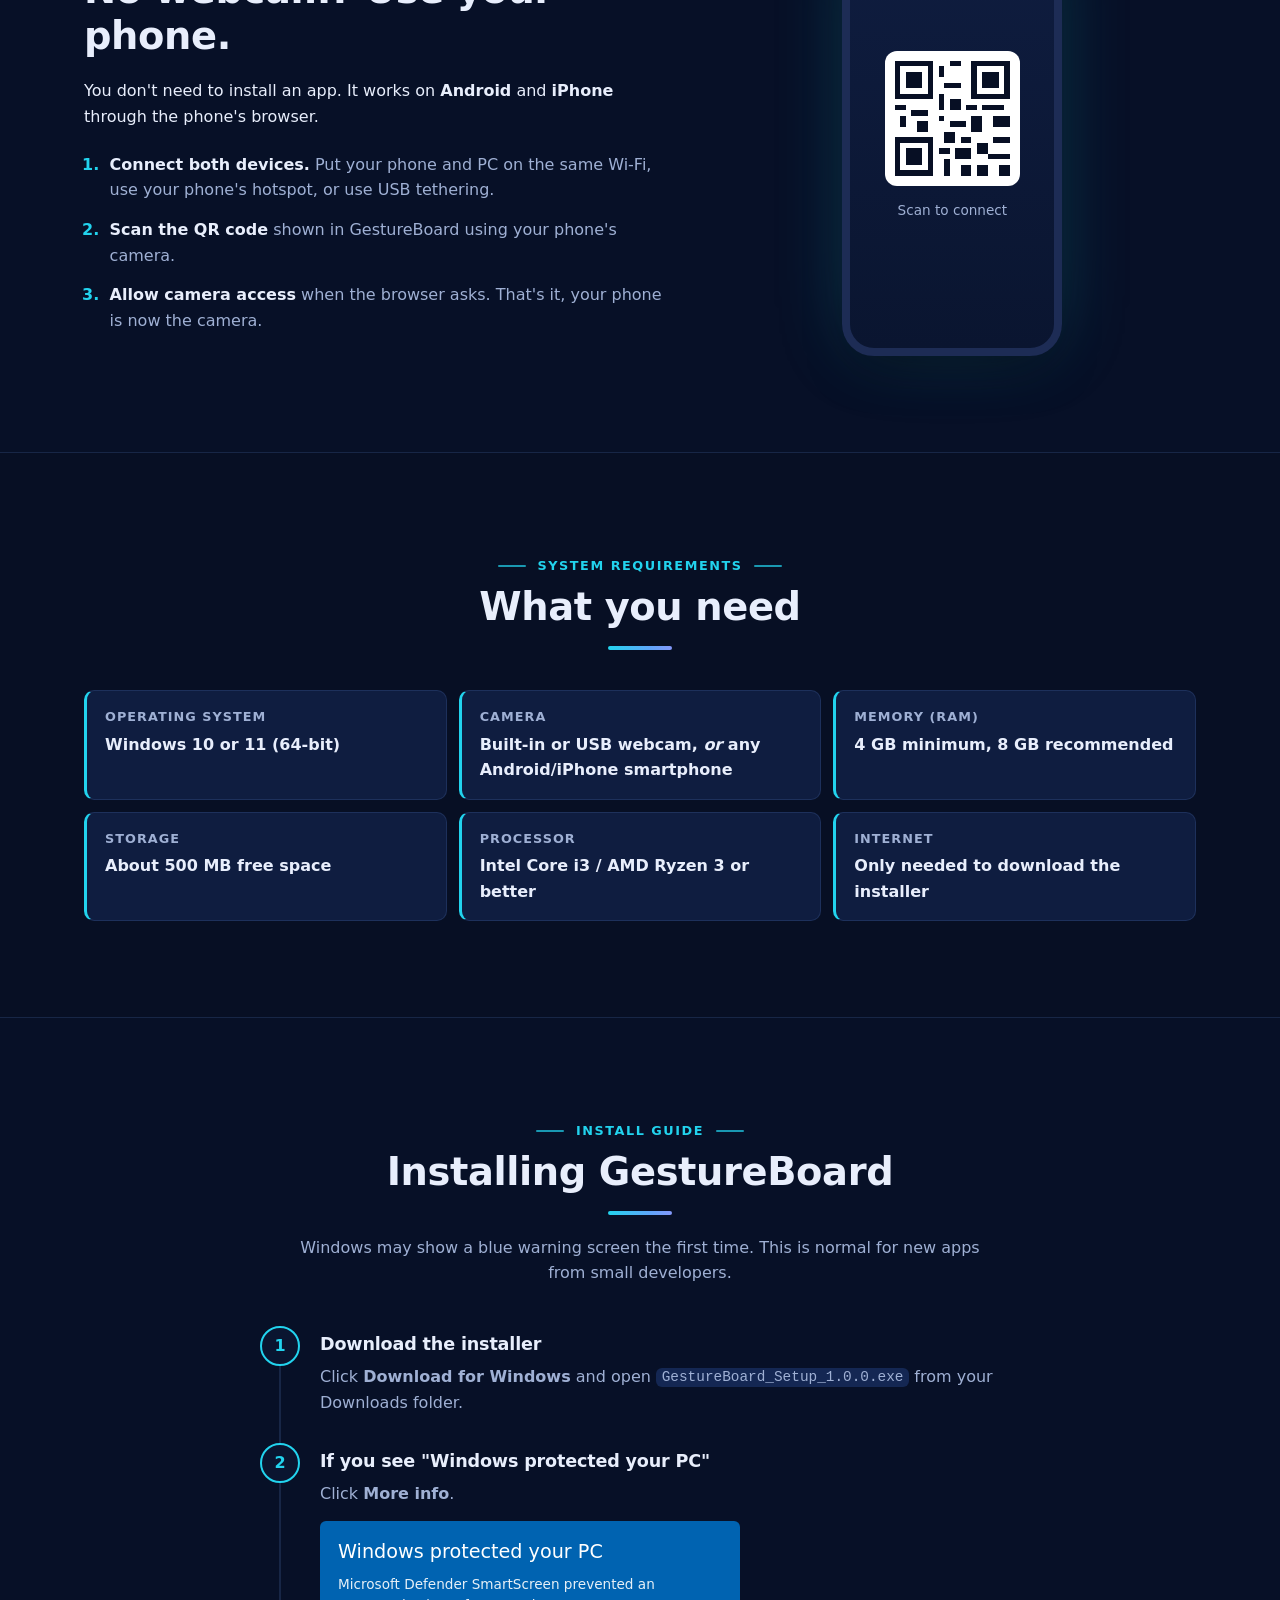
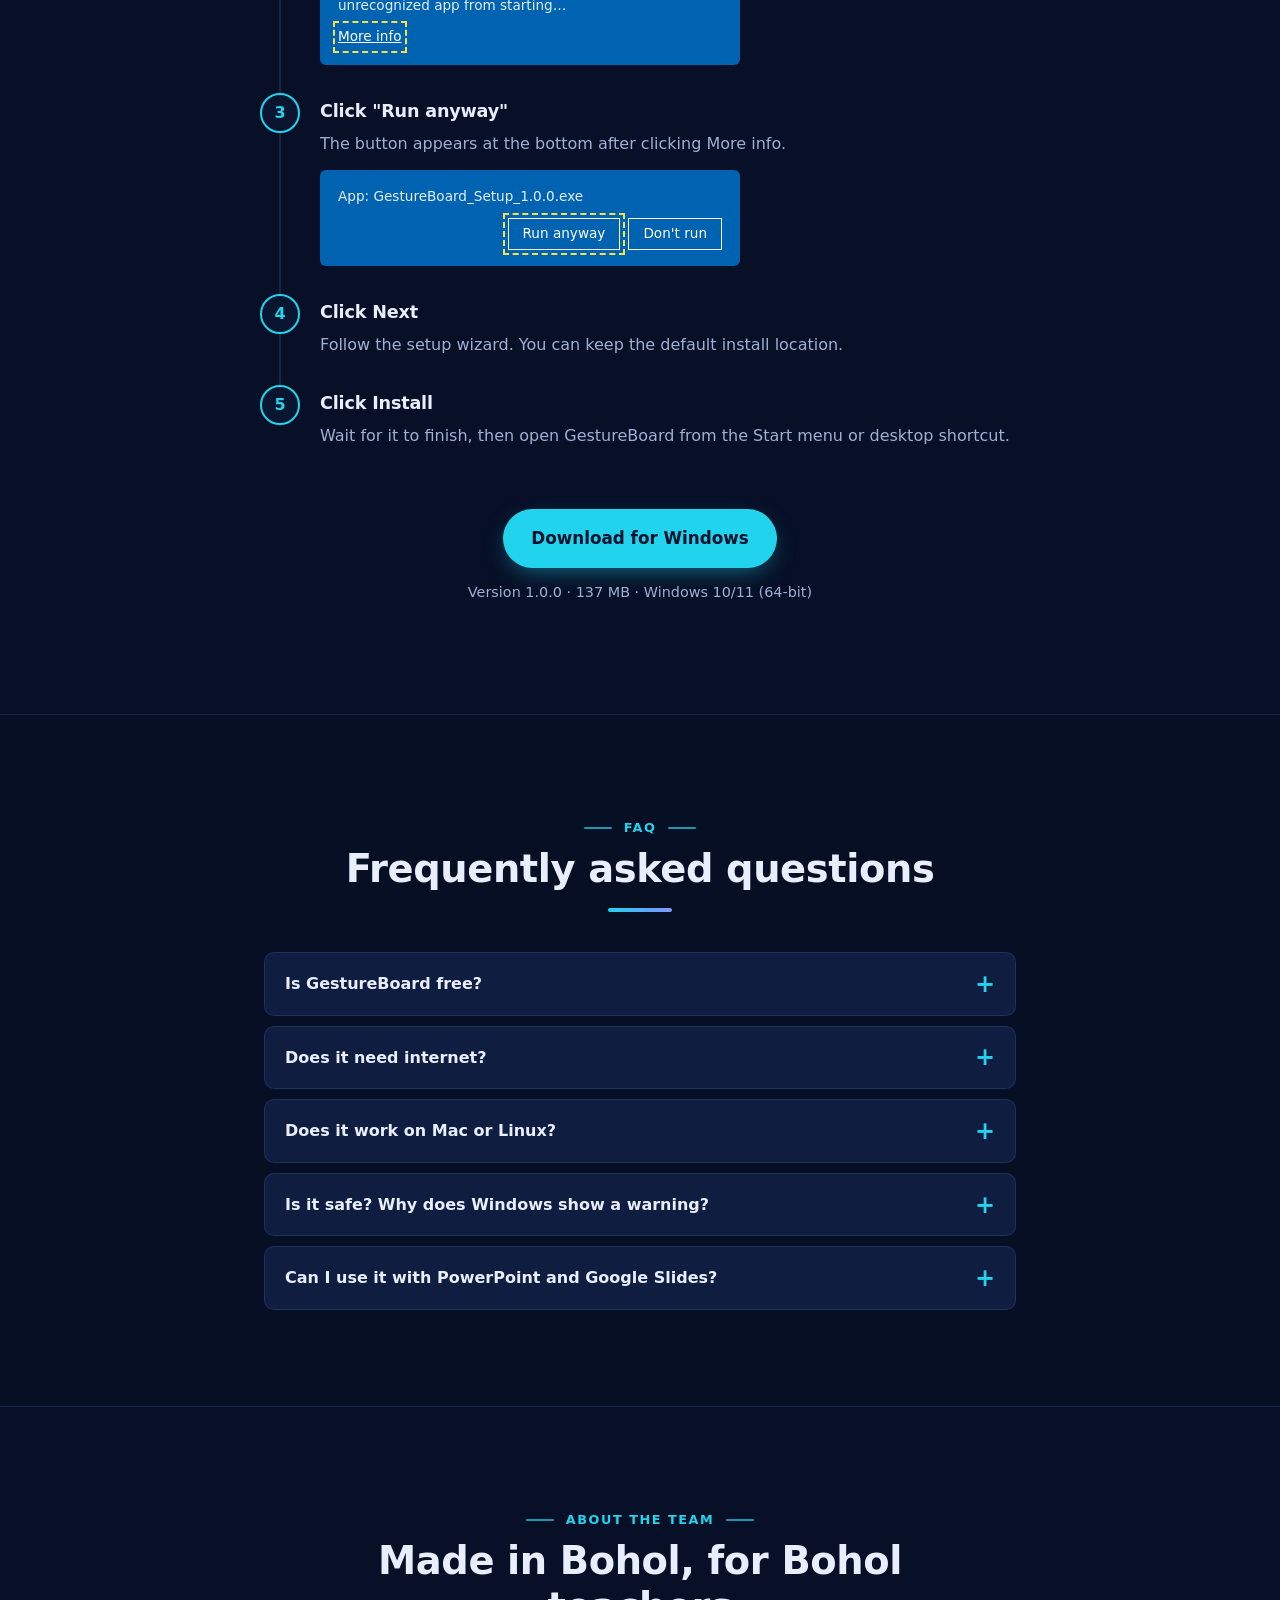
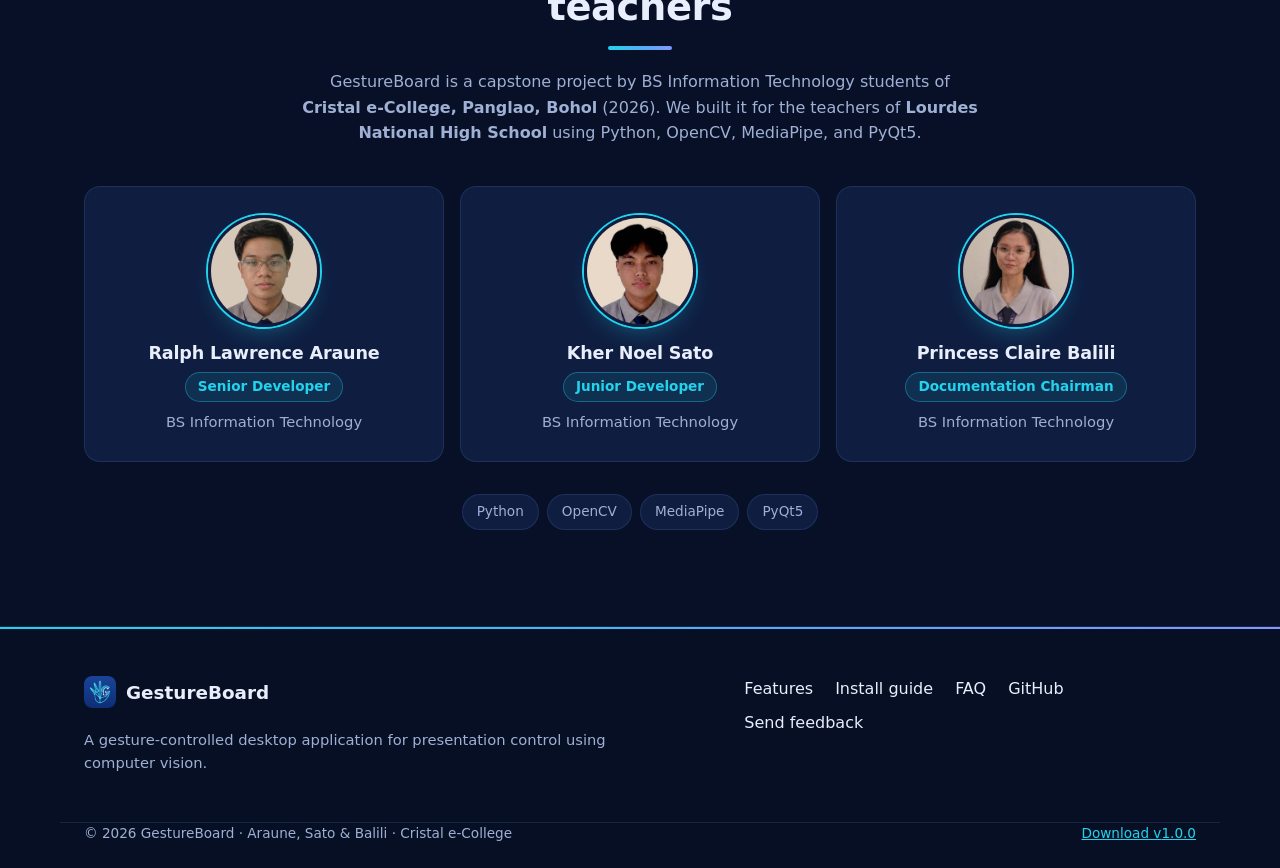
==== commit 8f07a07b: "Make background more visible and add design touches - Stronger animated background in both light and" ====
--- a/index.html
+++ b/index.html
@@ -74,6 +74,18 @@
     <span class="bg__orb bg__orb--1"></span>
     <span class="bg__orb bg__orb--2"></span>
     <span class="bg__orb bg__orb--3"></span>
+    <canvas class="bg__net"></canvas>
+    <svg class="bg__hand bg__hand--2" viewBox="0 0 200 150">
+      <g fill="none" stroke="currentColor" stroke-width="1.4" stroke-linecap="round">
+        <path class="bg__line" d="M100 135 V95 M100 95 L70 40 M100 95 L95 25 M100 95 L118 30 M100 95 L135 50 M100 95 L60 75 L45 70 M60 75 Q70 130 100 135 Q140 130 150 75 L135 50"/>
+      </g>
+      <g fill="currentColor">
+        <circle class="bg__dot" cx="100" cy="95" r="2.8"/><circle class="bg__dot" cx="70" cy="40" r="2.2"/>
+        <circle class="bg__dot" cx="95" cy="25" r="2.2"/><circle class="bg__dot" cx="118" cy="30" r="2.2"/>
+        <circle class="bg__dot" cx="135" cy="50" r="2.2"/><circle class="bg__dot" cx="45" cy="70" r="2.2"/>
+        <circle class="bg__dot" cx="100" cy="135" r="2.2"/>
+      </g>
+    </svg>
     <svg class="bg__hand" viewBox="0 0 200 150">
       <g fill="none" stroke="currentColor" stroke-width="1.2" stroke-linecap="round">
         <path class="bg__line" d="M100 135 V95 M100 95 L70 40 M100 95 L95 25 M100 95 L118 30 M100 95 L135 50 M100 95 L60 75 L45 70 M60 75 Q70 130 100 135 Q140 130 150 75 L135 50"/>
@@ -121,7 +133,7 @@
       <div class="container hero__grid">
         <div class="hero__copy">
           <p class="eyebrow">Free desktop app for Windows</p>
-          <h1>Control your slides with a wave of your hand.</h1>
+          <h1>Control your slides with <span class="grad-text">a wave of your hand.</span></h1>
           <p class="lead">
             <strong>GestureBoard</strong> turns your webcam or phone into a presentation remote.
             Move between slides, point, draw, and write using only hand gestures. It's built for the
@@ -150,7 +162,9 @@
             </div>
             <div class="mock__body">
               <div class="mock__cam">
-                <svg viewBox="0 0 200 150" aria-hidden="true">
+                <span class="mock__scan" aria-hidden="true"></span>
+                <span class="mock__corner mock__corner--tl"></span><span class="mock__corner mock__corner--br"></span>
+                <svg class="mock__hand" viewBox="0 0 200 150" aria-hidden="true">
                   <g fill="none" stroke="#22d3ee" stroke-width="2.5" stroke-linecap="round" stroke-linejoin="round">
                     <path d="M100 135 V95 M100 95 L70 40 M100 95 L95 25 M100 95 L118 30 M100 95 L135 50 M100 95 L60 75 L45 70"/>
                     <path d="M60 75 Q70 130 100 135 Q140 130 150 75 L135 50"/>
@@ -172,9 +186,25 @@
               </div>
             </div>
           </div>
-        </div>
-      </div>
-    </section>
+          <!-- Floating chips around the screenshot (decoration) -->
+          <span class="chip chip--1" aria-hidden="true">👉 Next slide</span>
+          <span class="chip chip--2" aria-hidden="true">✏️ Annotate</span>
+          <span class="chip chip--3" aria-hidden="true">📶 Works offline</span>
+        </div>
+      </div>
+    </section>
+
+    <!-- Scrolling highlights strip -->
+    <div class="marquee" aria-label="Highlights">
+      <ul class="marquee__track">
+        <li>Free to use</li><li>Works offline</li><li>Phone as camera</li><li>No phone app needed</li>
+        <li>Android &amp; iPhone</li><li>Virtual mouse</li><li>Virtual whiteboard</li><li>Save as images</li><li>Windows 10/11</li>
+      </ul>
+      <ul class="marquee__track" aria-hidden="true">
+        <li>Free to use</li><li>Works offline</li><li>Phone as camera</li><li>No phone app needed</li>
+        <li>Android &amp; iPhone</li><li>Virtual mouse</li><li>Virtual whiteboard</li><li>Save as images</li><li>Windows 10/11</li>
+      </ul>
+    </div>
 
     <!-- ===== 3. FEATURES ===== -->
     <section class="section" id="features">
--- a/css/style.css
+++ b/css/style.css
@@ -21,10 +21,18 @@
   --nav-h: 64px;
   --accent-hover: #67e8f9;
   --nav-bg: rgba(7, 15, 36, .85);
-  --alt-bg: rgba(10, 21, 48, .55);
+  --alt-bg: rgba(10, 21, 48, .35);
   --ghost-bg: rgba(255, 255, 255, .03);
   --ghost-hover: rgba(255, 255, 255, .07);
-  --grid-dot: rgba(120, 170, 255, .16);
+  /* Animated background strength (dark) */
+  --grid-dot: rgba(120, 170, 255, .30);
+  --orb-1: rgba(34, 211, 238, .30);
+  --orb-2: rgba(37, 99, 235, .42);
+  --orb-3: rgba(139, 92, 246, .26);
+  --hand-opacity: .30;
+  --net-rgb: 34, 211, 238;     /* color of the moving node network (canvas) */
+  --net-alpha: .55;
+  --grad-text: linear-gradient(90deg, #22d3ee, #60a5fa, #a78bfa, #22d3ee);
   color-scheme: dark;
 }
 
@@ -42,10 +50,18 @@
   --on-accent: #ffffff;
   --shadow: 0 20px 45px -22px rgba(15, 40, 90, .35);
   --nav-bg: rgba(244, 247, 253, .85);
-  --alt-bg: rgba(233, 239, 249, .6);
+  --alt-bg: rgba(233, 239, 249, .4);
   --ghost-bg: rgba(11, 21, 48, .03);
   --ghost-hover: rgba(11, 21, 48, .07);
-  --grid-dot: rgba(30, 70, 150, .14);
+  /* Animated background strength (light) */
+  --grid-dot: rgba(30, 70, 150, .26);
+  --orb-1: rgba(6, 182, 212, .32);
+  --orb-2: rgba(59, 130, 246, .30);
+  --orb-3: rgba(168, 85, 247, .22);
+  --hand-opacity: .34;
+  --net-rgb: 14, 116, 144;
+  --net-alpha: .45;
+  --grad-text: linear-gradient(90deg, #0e7490, #2563eb, #7c3aed, #0e7490);
   color-scheme: light;
 }
 
@@ -106,12 +122,17 @@
   animation: grid-drift 24s linear infinite;
 }
 .bg__orb { position: absolute; border-radius: 50%; will-change: transform; }
-.bg__orb--1 { width: 60vmax; height: 60vmax; top: -20vmax; right: -15vmax; background: radial-gradient(circle, rgba(34, 211, 238, .16), transparent 65%); animation: orb-1 26s ease-in-out infinite alternate; }
-.bg__orb--2 { width: 70vmax; height: 70vmax; bottom: -30vmax; left: -25vmax; background: radial-gradient(circle, rgba(37, 99, 235, .22), transparent 65%); animation: orb-2 32s ease-in-out infinite alternate; }
-.bg__orb--3 { width: 40vmax; height: 40vmax; top: 40%; left: 45%; background: radial-gradient(circle, rgba(129, 140, 248, .10), transparent 65%); animation: orb-3 22s ease-in-out infinite alternate; }
-
-/* Faint hand-tracking skeleton (like MediaPipe landmarks) */
-.bg__hand { position: absolute; right: -6vmin; bottom: 4vh; width: min(70vmin, 560px); color: var(--accent); opacity: .14; transform: rotate(-12deg); animation: hand-float 14s ease-in-out infinite alternate; }
+.bg__orb--1 { width: 60vmax; height: 60vmax; top: -20vmax; right: -15vmax; background: radial-gradient(circle, var(--orb-1), transparent 65%); animation: orb-1 18s ease-in-out infinite alternate; }
+.bg__orb--2 { width: 70vmax; height: 70vmax; bottom: -30vmax; left: -25vmax; background: radial-gradient(circle, var(--orb-2), transparent 65%); animation: orb-2 22s ease-in-out infinite alternate; }
+.bg__orb--3 { width: 40vmax; height: 40vmax; top: 40%; left: 45%; background: radial-gradient(circle, var(--orb-3), transparent 65%); animation: orb-3 16s ease-in-out infinite alternate; }
+
+/* Moving "landmark" network drawn by js/main.js */
+.bg__net { position: absolute; inset: 0; width: 100%; height: 100%; }
+
+/* Hand-tracking skeletons (like MediaPipe landmarks) */
+.bg__hand { position: absolute; right: -6vmin; bottom: 4vh; width: min(70vmin, 560px); color: var(--accent); opacity: var(--hand-opacity); transform: rotate(-12deg); animation: hand-float 14s ease-in-out infinite alternate; }
+.bg__hand--2 { right: auto; bottom: auto; left: -8vmin; top: 12vh; width: min(42vmin, 340px); transform: rotate(18deg) scaleX(-1); animation: hand-float-2 17s ease-in-out infinite alternate; }
+.bg__hand--2 .bg__line { animation-delay: -4s; }
 .bg__line { stroke-dasharray: 420; stroke-dashoffset: 420; animation: draw 9s ease-in-out infinite; }
 .bg__dot { transform-box: fill-box; transform-origin: center; animation: pulse 3s ease-in-out infinite; }
 .bg__dot:nth-child(2n) { animation-delay: .6s; }
@@ -122,6 +143,7 @@
 @keyframes orb-2 { to { transform: translate(16vmax, -12vmax) scale(1.1); } }
 @keyframes orb-3 { to { transform: translate(-20vmax, -10vmax) scale(.85); } }
 @keyframes hand-float { to { transform: rotate(-4deg) translateY(-3vh); } }
+@keyframes hand-float-2 { to { transform: rotate(8deg) scaleX(-1) translateY(4vh); } }
 @keyframes draw { 0% { stroke-dashoffset: 420; } 45%, 70% { stroke-dashoffset: 0; } 100% { stroke-dashoffset: -420; } }
 @keyframes pulse { 0%, 100% { transform: scale(1); opacity: .6; } 50% { transform: scale(1.6); opacity: 1; } }
 
@@ -319,6 +341,100 @@
 .modal__x:hover { color: var(--text); background: var(--surface-2); }
 .modal__status { min-height: 1.4em; margin: 10px 0 0; font-size: .9rem; color: var(--accent) !important; }
 
+/* =========================================================
+   Extra design touches
+   ========================================================= */
+
+/* Animated gradient text (hero headline) */
+.grad-text {
+  background: var(--grad-text); background-size: 200% 100%;
+  -webkit-background-clip: text; background-clip: text; color: transparent;
+  animation: shimmer 7s linear infinite;
+}
+@keyframes shimmer { to { background-position: 200% 0; } }
+
+/* Floating chips around the hero screenshot */
+.hero__shot { position: relative; }
+.chip {
+  position: absolute; z-index: 2; white-space: nowrap;
+  padding: 8px 14px; border-radius: 999px; font-size: .85rem; font-weight: 650;
+  color: var(--text); background: var(--surface); border: 1px solid var(--border);
+  box-shadow: var(--shadow), 0 0 0 1px rgba(34, 211, 238, .08);
+  animation: bob 5s ease-in-out infinite;
+}
+.chip--1 { top: -16px; left: 8px; }
+.chip--2 { bottom: -18px; right: 8px; animation-delay: -1.6s; }
+.chip--3 { display: none; animation-delay: -3.2s; }
+@keyframes bob { 0%, 100% { transform: translateY(0); } 50% { transform: translateY(-8px); } }
+
+/* Camera scan line + tracking corners in the app mock */
+.mock__scan {
+  position: absolute; left: 0; right: 0; top: 0; height: 40%;
+  background: linear-gradient(to bottom, transparent, rgba(34, 211, 238, .16));
+  border-bottom: 2px solid rgba(34, 211, 238, .7);
+  animation: scan 3.4s ease-in-out infinite;
+}
+@keyframes scan { from { transform: translateY(-100%); } to { transform: translateY(250%); } }
+.mock__corner { position: absolute; width: 22px; height: 22px; border: 2px solid #22d3ee; opacity: .8; }
+.mock__corner--tl { top: 14%; left: 20%; border-right: 0; border-bottom: 0; border-radius: 6px 0 0 0; }
+.mock__corner--br { bottom: 8%; right: 20%; border-left: 0; border-top: 0; border-radius: 0 0 6px 0; }
+.mock__hand circle { transform-box: fill-box; transform-origin: center; animation: pulse 2.4s ease-in-out infinite; }
+.mock__hand circle:nth-child(2n) { animation-delay: .5s; }
+
+/* Scrolling highlights strip */
+.marquee {
+  display: flex; overflow: hidden; padding: 14px 0;
+  border-block: 1px solid var(--border); background: var(--alt-bg);
+  -webkit-mask-image: linear-gradient(90deg, transparent, #000 10%, #000 90%, transparent);
+  mask-image: linear-gradient(90deg, transparent, #000 10%, #000 90%, transparent);
+}
+.marquee__track {
+  flex: none; display: flex; gap: 36px; padding: 0 36px 0 0; margin: 0; list-style: none;
+  animation: marquee 38s linear infinite;
+}
+.marquee:hover .marquee__track { animation-play-state: paused; }
+.marquee li { display: inline-flex; align-items: center; gap: 36px; white-space: nowrap; font-weight: 650; color: var(--muted); }
+.marquee li::before { content: "✦"; color: var(--accent); }
+@keyframes marquee { to { transform: translateX(-100%); } }
+
+/* Section headings: side lines on the eyebrow, gradient bar under the title */
+.section__head .eyebrow { display: inline-flex; align-items: center; gap: 12px; }
+.section__head .eyebrow::before, .section__head .eyebrow::after { content: ""; width: 28px; height: 2px; border-radius: 2px; background: var(--accent); opacity: .7; }
+.section__head h2::after {
+  content: ""; display: block; width: 64px; height: 4px; margin: 16px auto 0; border-radius: 4px;
+  background: var(--grad-text); background-size: 200% 100%; animation: shimmer 5s linear infinite;
+}
+
+/* Cards: spotlight that follows the mouse + glowing border on hover */
+.card, .gesture, .member, .steps li { position: relative; overflow: hidden; }
+.card > *, .gesture > *, .member > *, .steps li > * { position: relative; }
+.card::before, .gesture::before, .member::before {
+  content: ""; position: absolute; inset: 0; opacity: 0; transition: opacity .3s; pointer-events: none;
+  background: radial-gradient(260px circle at var(--mx, 50%) var(--my, 0%), rgba(34, 211, 238, .16), transparent 70%);
+}
+.card:hover::before, .gesture:hover::before, .member:hover::before { opacity: 1; }
+.card:hover, .gesture:hover, .member:hover {
+  border-color: rgba(34, 211, 238, .5);
+  box-shadow: 0 0 0 1px rgba(34, 211, 238, .15), 0 18px 40px -20px rgba(34, 211, 238, .45);
+}
+.gesture, .member { transition: transform .2s, border-color .2s, box-shadow .2s; }
+.gesture:hover, .member:hover { transform: translateY(-3px); }
+.card__icon { transition: transform .3s; }
+.card:hover .card__icon { transform: rotate(-8deg) scale(1.08); }
+.gesture:hover .gesture__icon { animation: wave .9s ease-in-out; }
+@keyframes wave { 0%, 100% { transform: rotate(0); } 20% { transform: rotate(-16deg); } 40% { transform: rotate(12deg); } 60% { transform: rotate(-8deg); } 80% { transform: rotate(5deg); } }
+
+/* Step numbers glow */
+.steps li::before { box-shadow: 0 0 0 0 rgba(34, 211, 238, .5); animation: ring 2.8s ease-out infinite; }
+.steps li:nth-child(2)::before { animation-delay: .7s; }
+.steps li:nth-child(3)::before { animation-delay: 1.4s; }
+.steps li:nth-child(4)::before { animation-delay: 2.1s; }
+@keyframes ring { 0% { box-shadow: 0 0 0 0 rgba(34, 211, 238, .5); } 70%, 100% { box-shadow: 0 0 0 12px rgba(34, 211, 238, 0); } }
+
+/* Gradient line on top of the footer */
+.footer { position: relative; }
+.footer::before { content: ""; position: absolute; top: -1px; left: 0; right: 0; height: 2px; background: var(--grad-text); background-size: 200% 100%; animation: shimmer 8s linear infinite; }
+
 /* Scroll reveal (only enabled by JS) */
 .js-reveal .reveal { opacity: 0; transform: translateY(16px); transition: opacity .6s ease, transform .6s ease; }
 .js-reveal .reveal.is-visible { opacity: 1; transform: none; }
@@ -343,6 +459,9 @@
 
   .hero { padding: 88px 0 104px; }
   .hero__grid { grid-template-columns: 1.05fr 1fr; gap: 56px; }
+  .chip--1 { left: -22px; }
+  .chip--2 { right: -14px; }
+  .chip--3 { display: block; top: 62%; left: -34px; }
   .phone { grid-template-columns: 1.2fr 1fr; }
   .section { padding: 96px 0; }
   .card--wide { grid-column: span 2; }
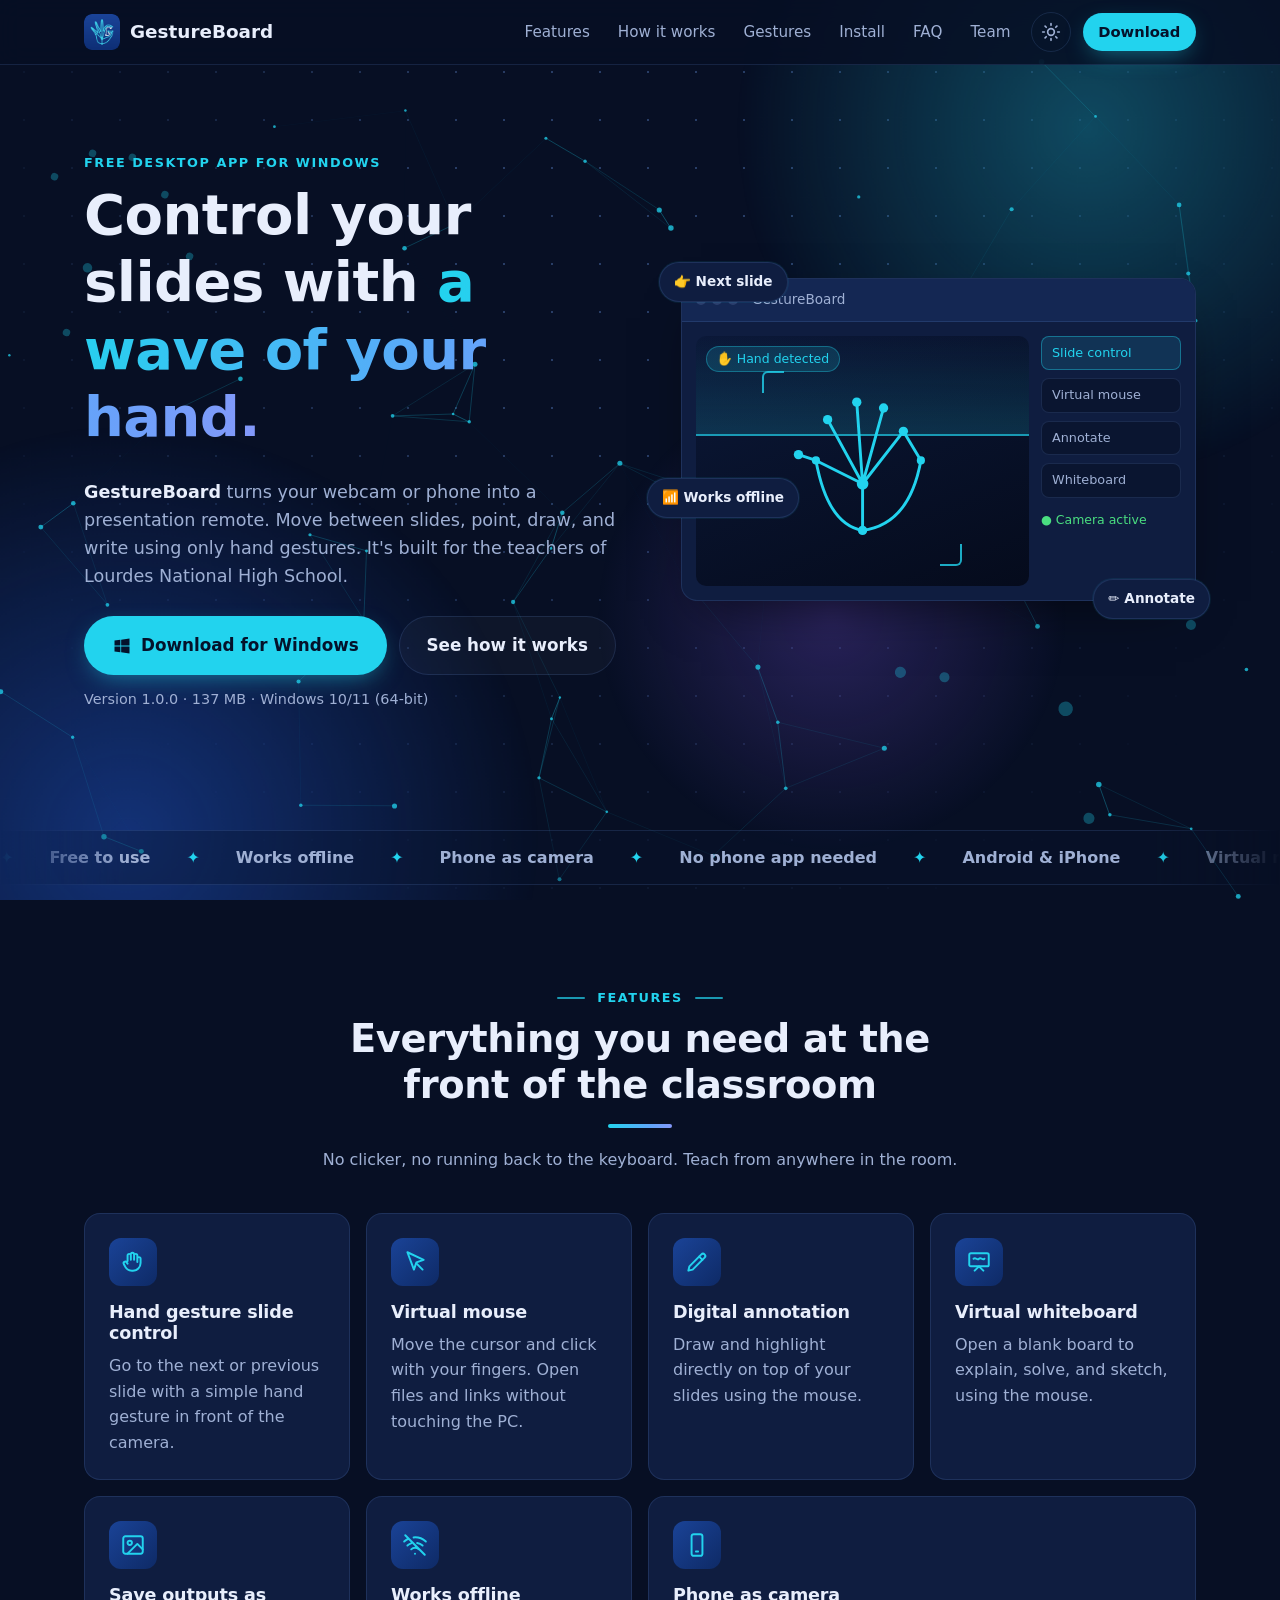
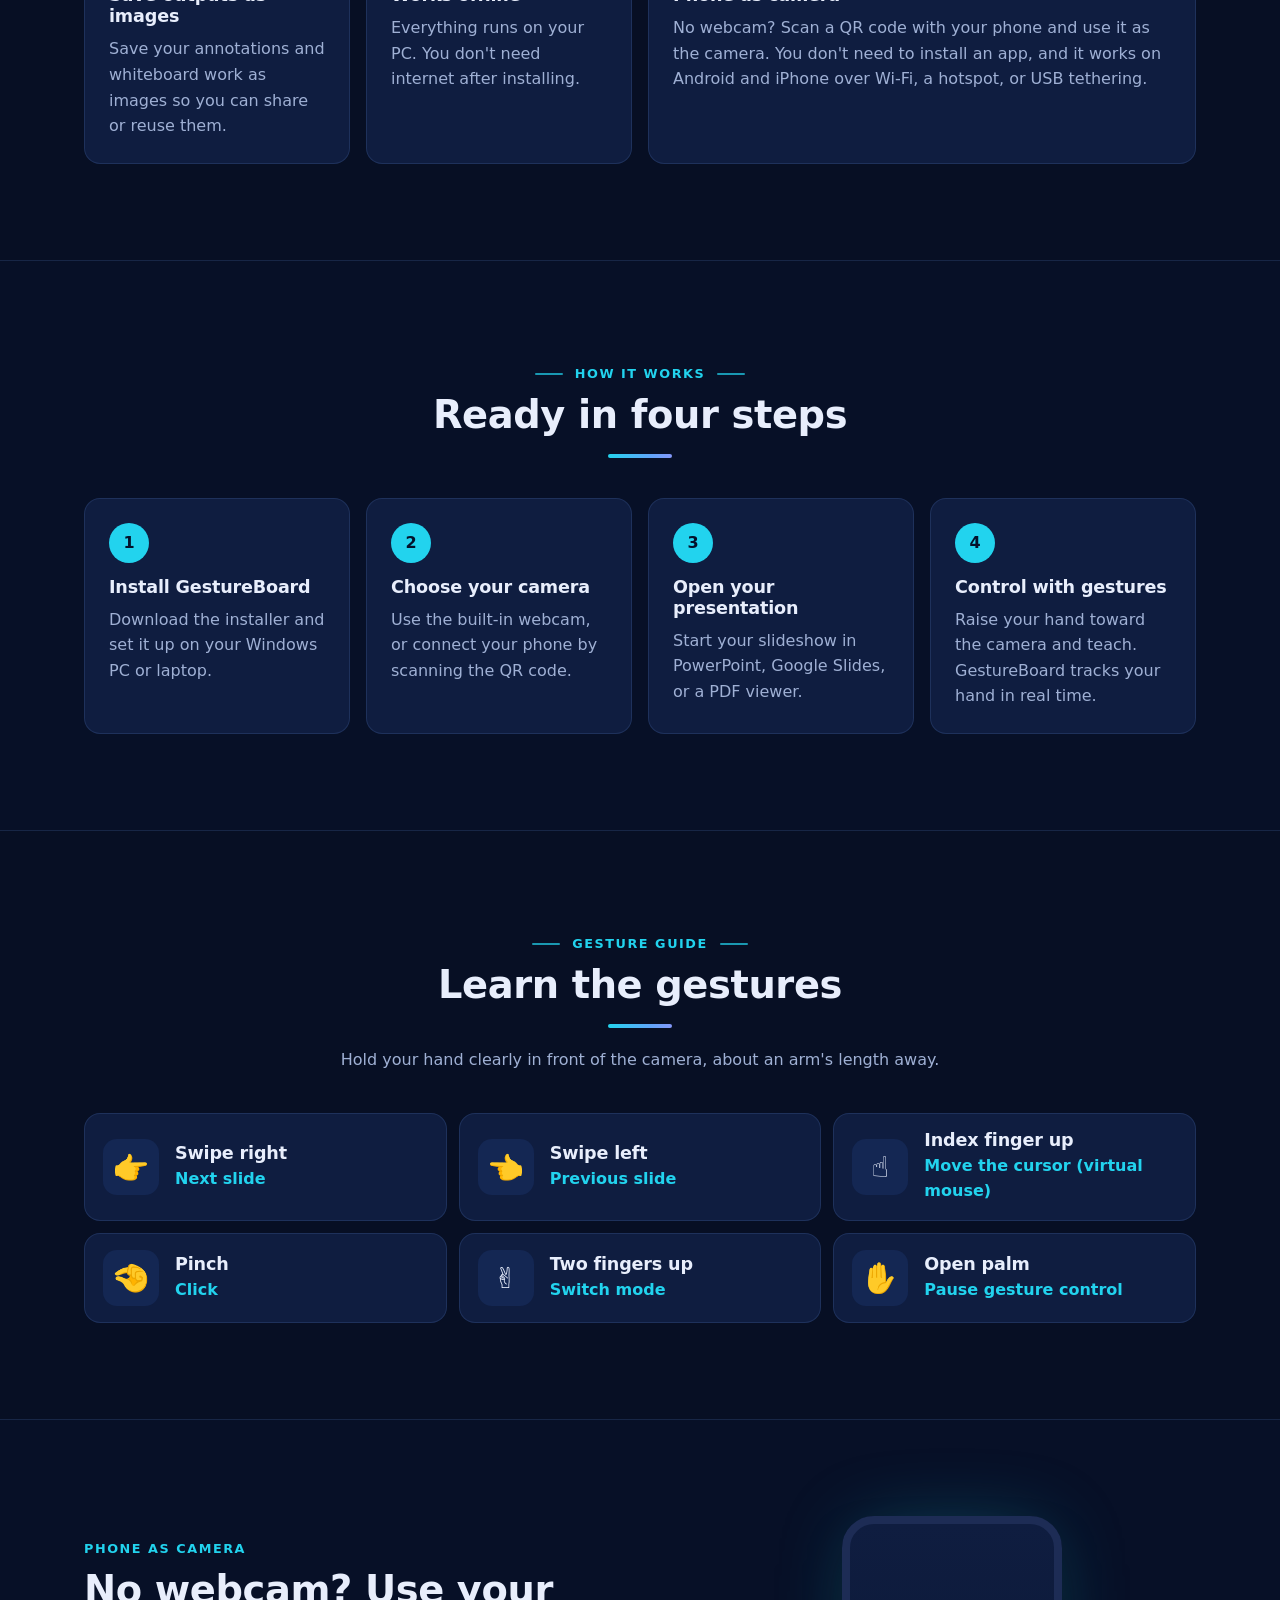
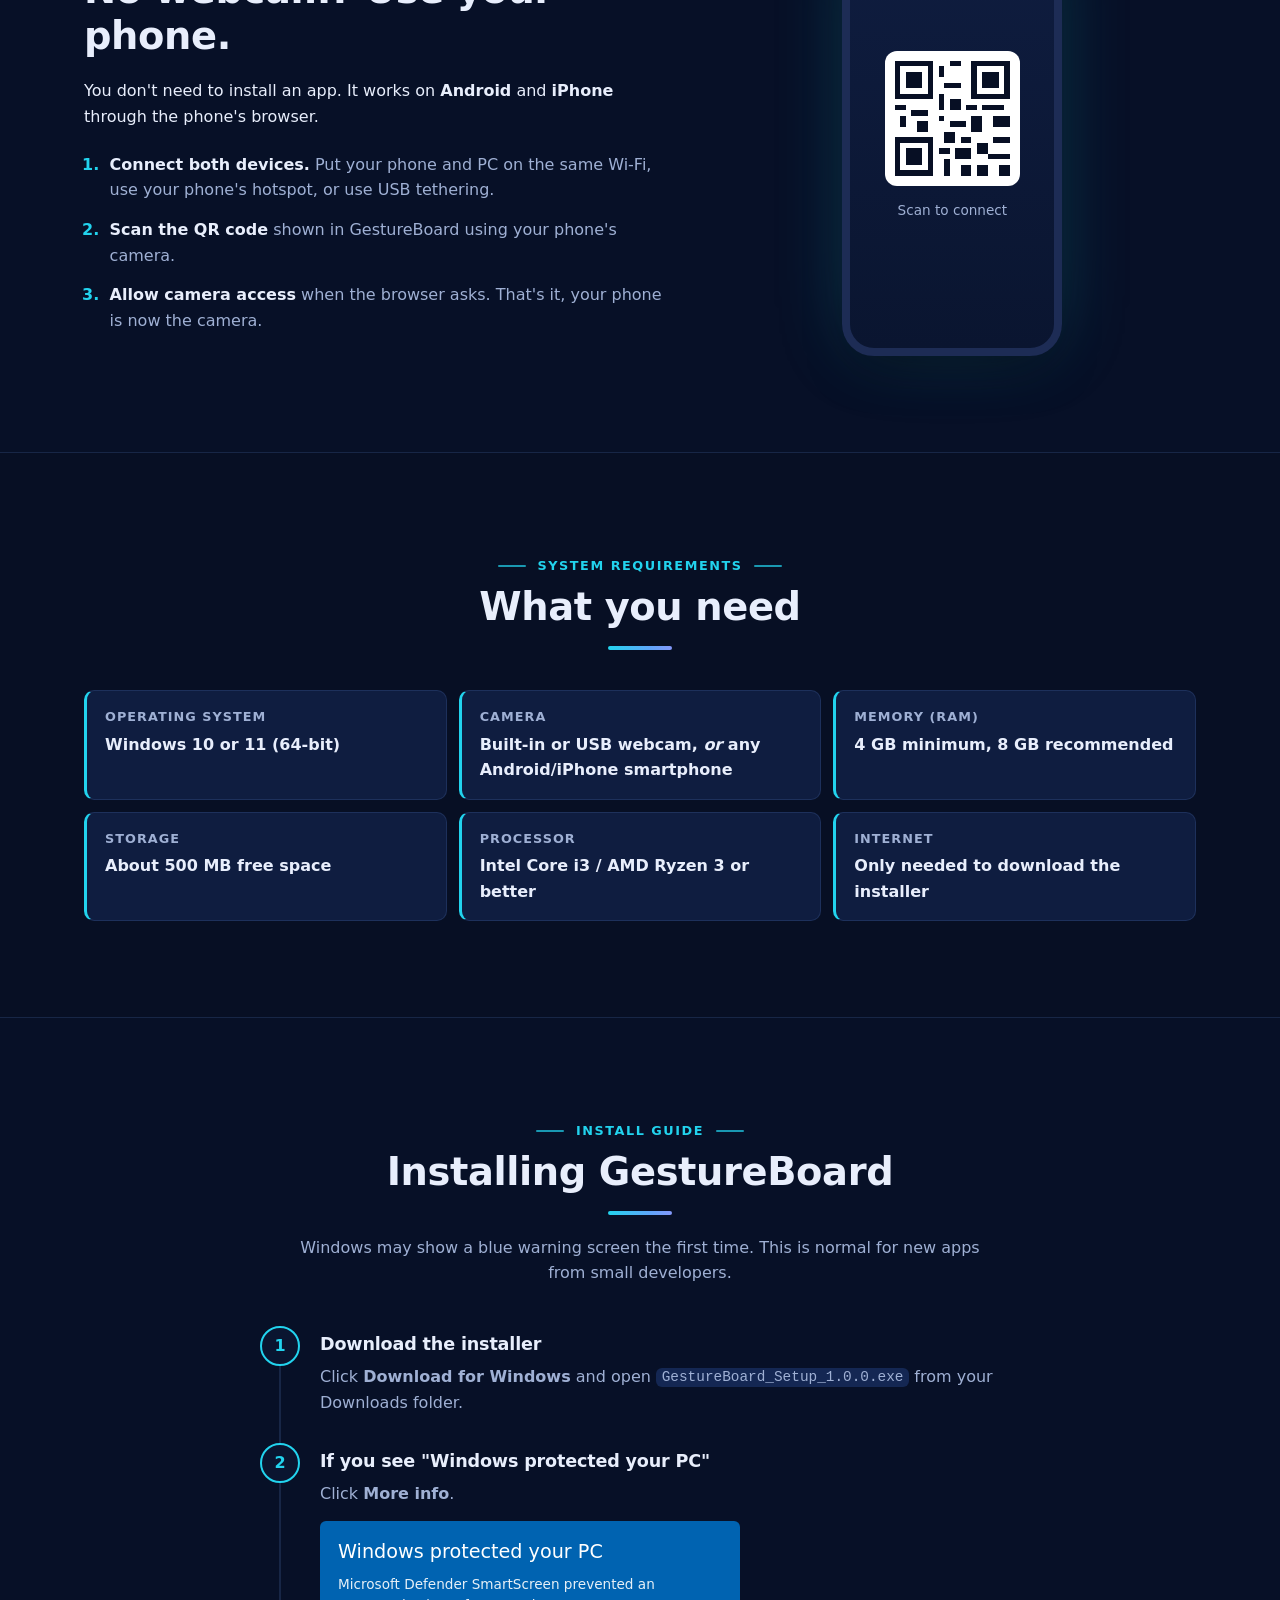
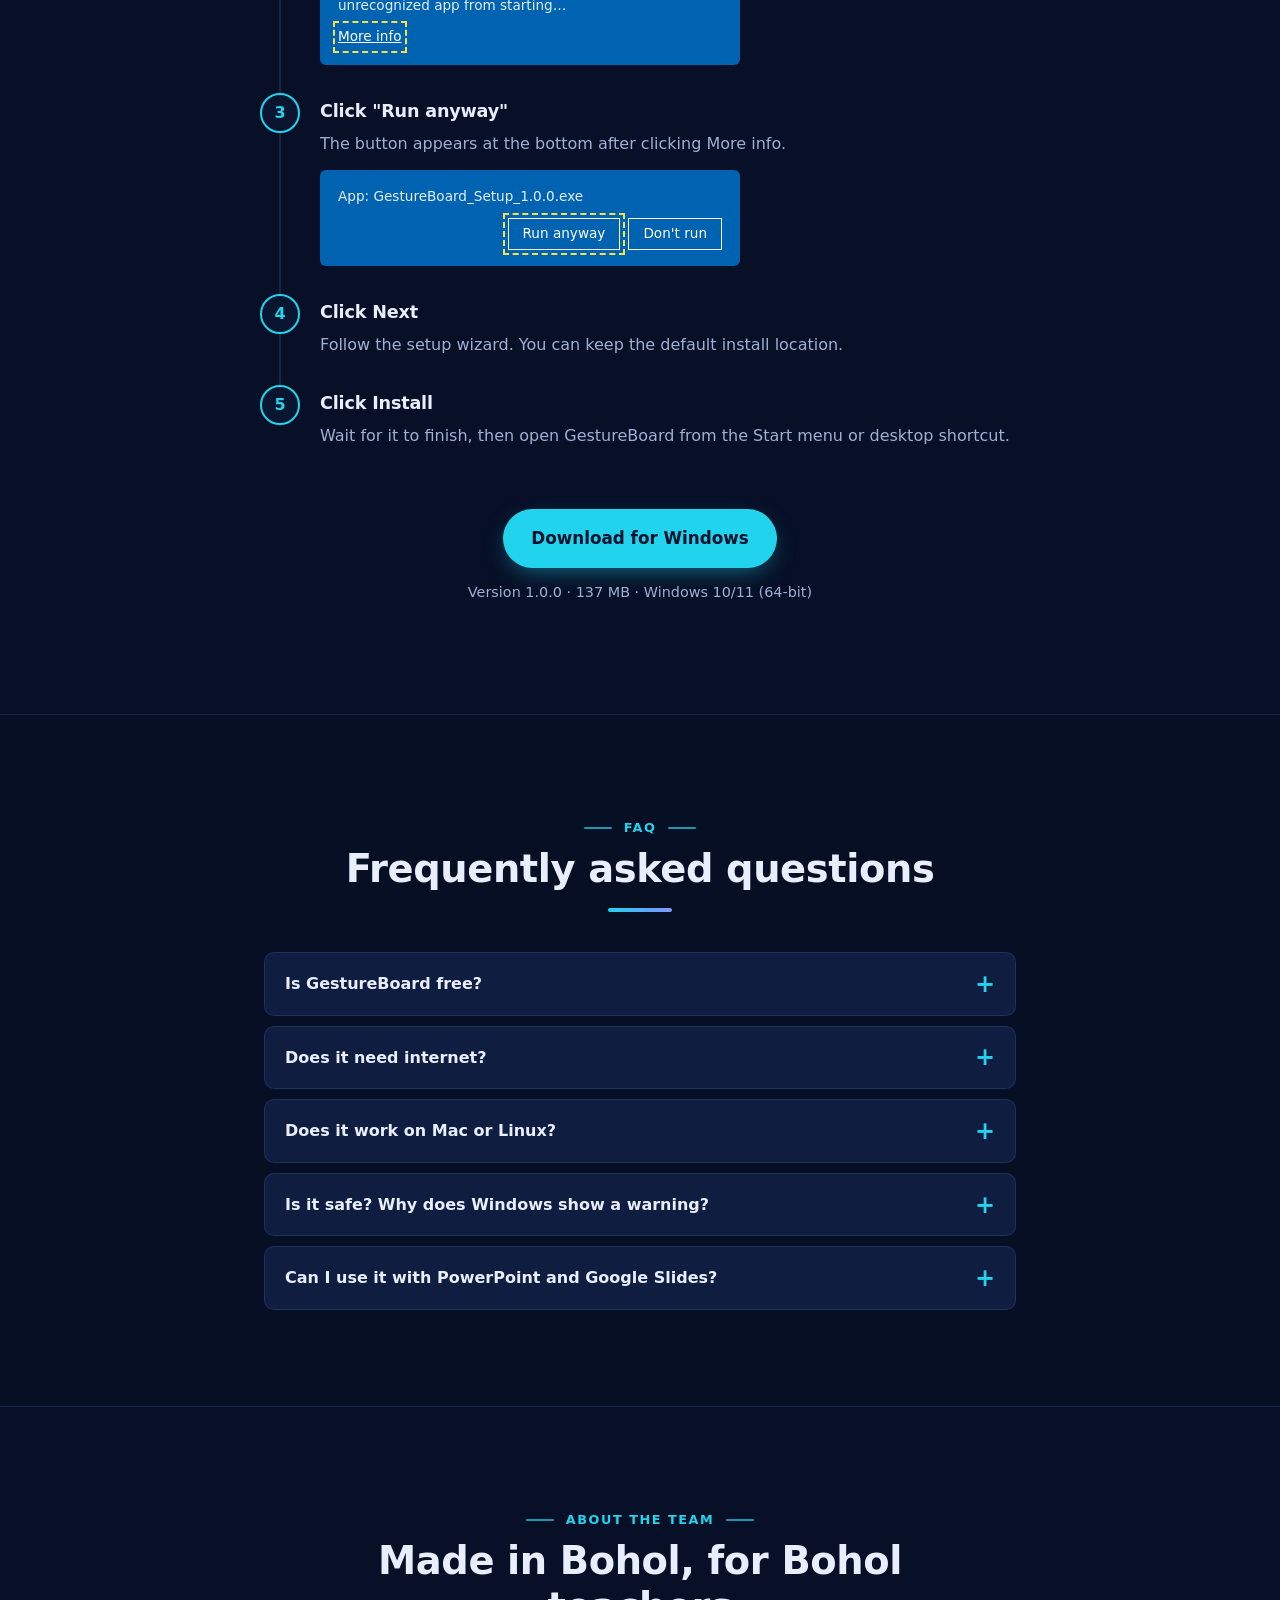
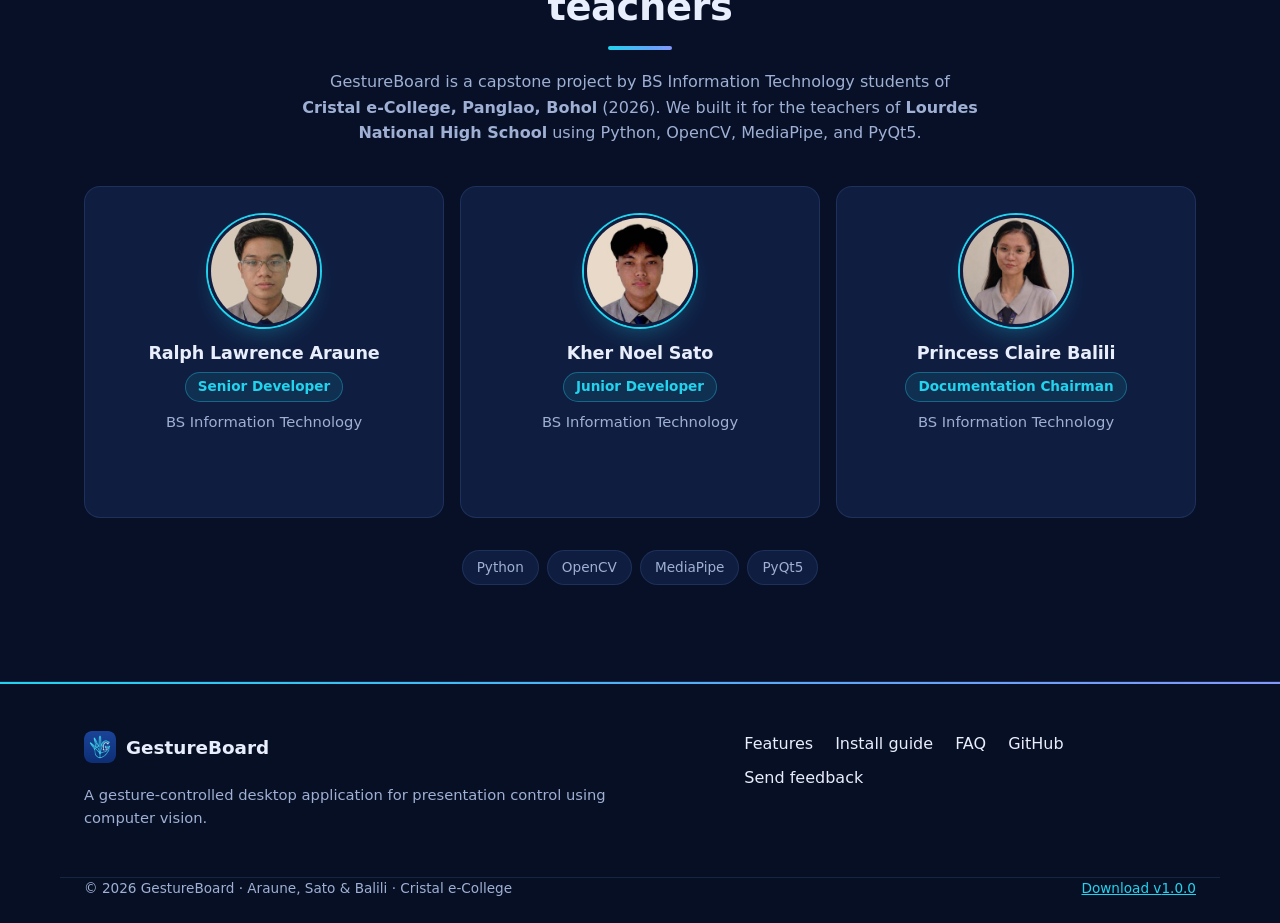
==== commit 1b922889: "Add Facebook links to team member cards - Facebook button for Ralph, Kher, and Princess, opening in " ====
--- a/index.html
+++ b/index.html
@@ -463,25 +463,38 @@
             <strong>Lourdes National High School</strong> using Python, OpenCV, MediaPipe, and PyQt5.
           </p>
         </header>
-        <!-- Team photos: 256×256 JPGs in assets/team/ (originals are in assets/person/) -->
+        <!-- Team photos: 256×256 JPGs in assets/team/ (originals are in assets/person/).
+             Facebook links: change the href of each <a class="member__fb">. -->
         <ul class="team">
           <li class="member">
             <img class="avatar" src="assets/team/ralph.jpg" alt="Photo of Ralph Lawrence Araune" width="112" height="112" loading="lazy" decoding="async">
             <h3>Ralph Lawrence Araune</h3>
             <p class="member__role">Senior Developer</p>
             <p>BS Information Technology</p>
+            <a class="member__fb" href="https://www.facebook.com/share/1EKvYs1TpF/" target="_blank" rel="noopener noreferrer" aria-label="Ralph Lawrence Araune on Facebook (opens in a new tab)">
+              <svg viewBox="0 0 24 24" aria-hidden="true"><path fill="currentColor" d="M24 12a12 12 0 1 0-13.9 11.9v-8.4H7.1V12h3V9.4c0-3 1.8-4.7 4.5-4.7 1.3 0 2.7.2 2.7.2v2.9h-1.5c-1.5 0-2 .9-2 1.9V12h3.4l-.5 3.5h-2.9v8.4A12 12 0 0 0 24 12z"/></svg>
+              <span>Facebook</span>
+            </a>
           </li>
           <li class="member">
             <img class="avatar" src="assets/team/kher.jpg" alt="Photo of Kher Noel Sato" width="112" height="112" loading="lazy" decoding="async">
             <h3>Kher Noel Sato</h3>
             <p class="member__role">Junior Developer</p>
             <p>BS Information Technology</p>
+            <a class="member__fb" href="https://www.facebook.com/share/19My5x5oGN/" target="_blank" rel="noopener noreferrer" aria-label="Kher Noel Sato on Facebook (opens in a new tab)">
+              <svg viewBox="0 0 24 24" aria-hidden="true"><path fill="currentColor" d="M24 12a12 12 0 1 0-13.9 11.9v-8.4H7.1V12h3V9.4c0-3 1.8-4.7 4.5-4.7 1.3 0 2.7.2 2.7.2v2.9h-1.5c-1.5 0-2 .9-2 1.9V12h3.4l-.5 3.5h-2.9v8.4A12 12 0 0 0 24 12z"/></svg>
+              <span>Facebook</span>
+            </a>
           </li>
           <li class="member">
             <img class="avatar" src="assets/team/princess.jpg" alt="Photo of Princess Claire Balili" width="112" height="112" loading="lazy" decoding="async">
             <h3>Princess Claire Balili</h3>
             <p class="member__role">Documentation Chairman</p>
             <p>BS Information Technology</p>
+            <a class="member__fb" href="https://www.facebook.com/share/1FrVLvBV2e/" target="_blank" rel="noopener noreferrer" aria-label="Princess Claire Balili on Facebook (opens in a new tab)">
+              <svg viewBox="0 0 24 24" aria-hidden="true"><path fill="currentColor" d="M24 12a12 12 0 1 0-13.9 11.9v-8.4H7.1V12h3V9.4c0-3 1.8-4.7 4.5-4.7 1.3 0 2.7.2 2.7.2v2.9h-1.5c-1.5 0-2 .9-2 1.9V12h3.4l-.5 3.5h-2.9v8.4A12 12 0 0 0 24 12z"/></svg>
+              <span>Facebook</span>
+            </a>
           </li>
         </ul>
         <ul class="stack" aria-label="Built with">
--- a/css/style.css
+++ b/css/style.css
@@ -309,6 +309,19 @@
 .member { text-align: center; background: var(--surface); border: 1px solid var(--border); border-radius: var(--radius); padding: 28px 20px; }
 .member h3 { margin-bottom: 8px; }
 .member p { color: var(--muted); margin: 0; font-size: .92rem; }
+/* Facebook link: slides in on hover (mouse), always shown on touch screens */
+.member__fb {
+  display: inline-flex; align-items: center; gap: 8px; margin-top: 16px;
+  padding: 8px 16px; border-radius: 999px; font-size: .9rem; font-weight: 650; text-decoration: none;
+  color: #fff; background: #1877f2; box-shadow: 0 8px 20px -8px rgba(24, 119, 242, .7);
+  transition: opacity .25s ease, transform .25s ease, background-color .2s;
+}
+.member__fb svg { width: 18px; height: 18px; }
+.member__fb:hover { background: #0f62d6; }
+@media (hover: hover) {
+  .member__fb { opacity: 0; transform: translateY(8px); }
+  .member:hover .member__fb, .member:focus-within .member__fb { opacity: 1; transform: none; }
+}
 .member .member__role { display: inline-block; margin-bottom: 8px; padding: 3px 12px; border-radius: 999px; font-size: .85rem; font-weight: 650; color: var(--accent); background: rgba(34, 211, 238, .1); border: 1px solid rgba(34, 211, 238, .35); }
 .avatar {
   width: 112px; height: 112px; margin: 0 auto 16px; border-radius: 50%;
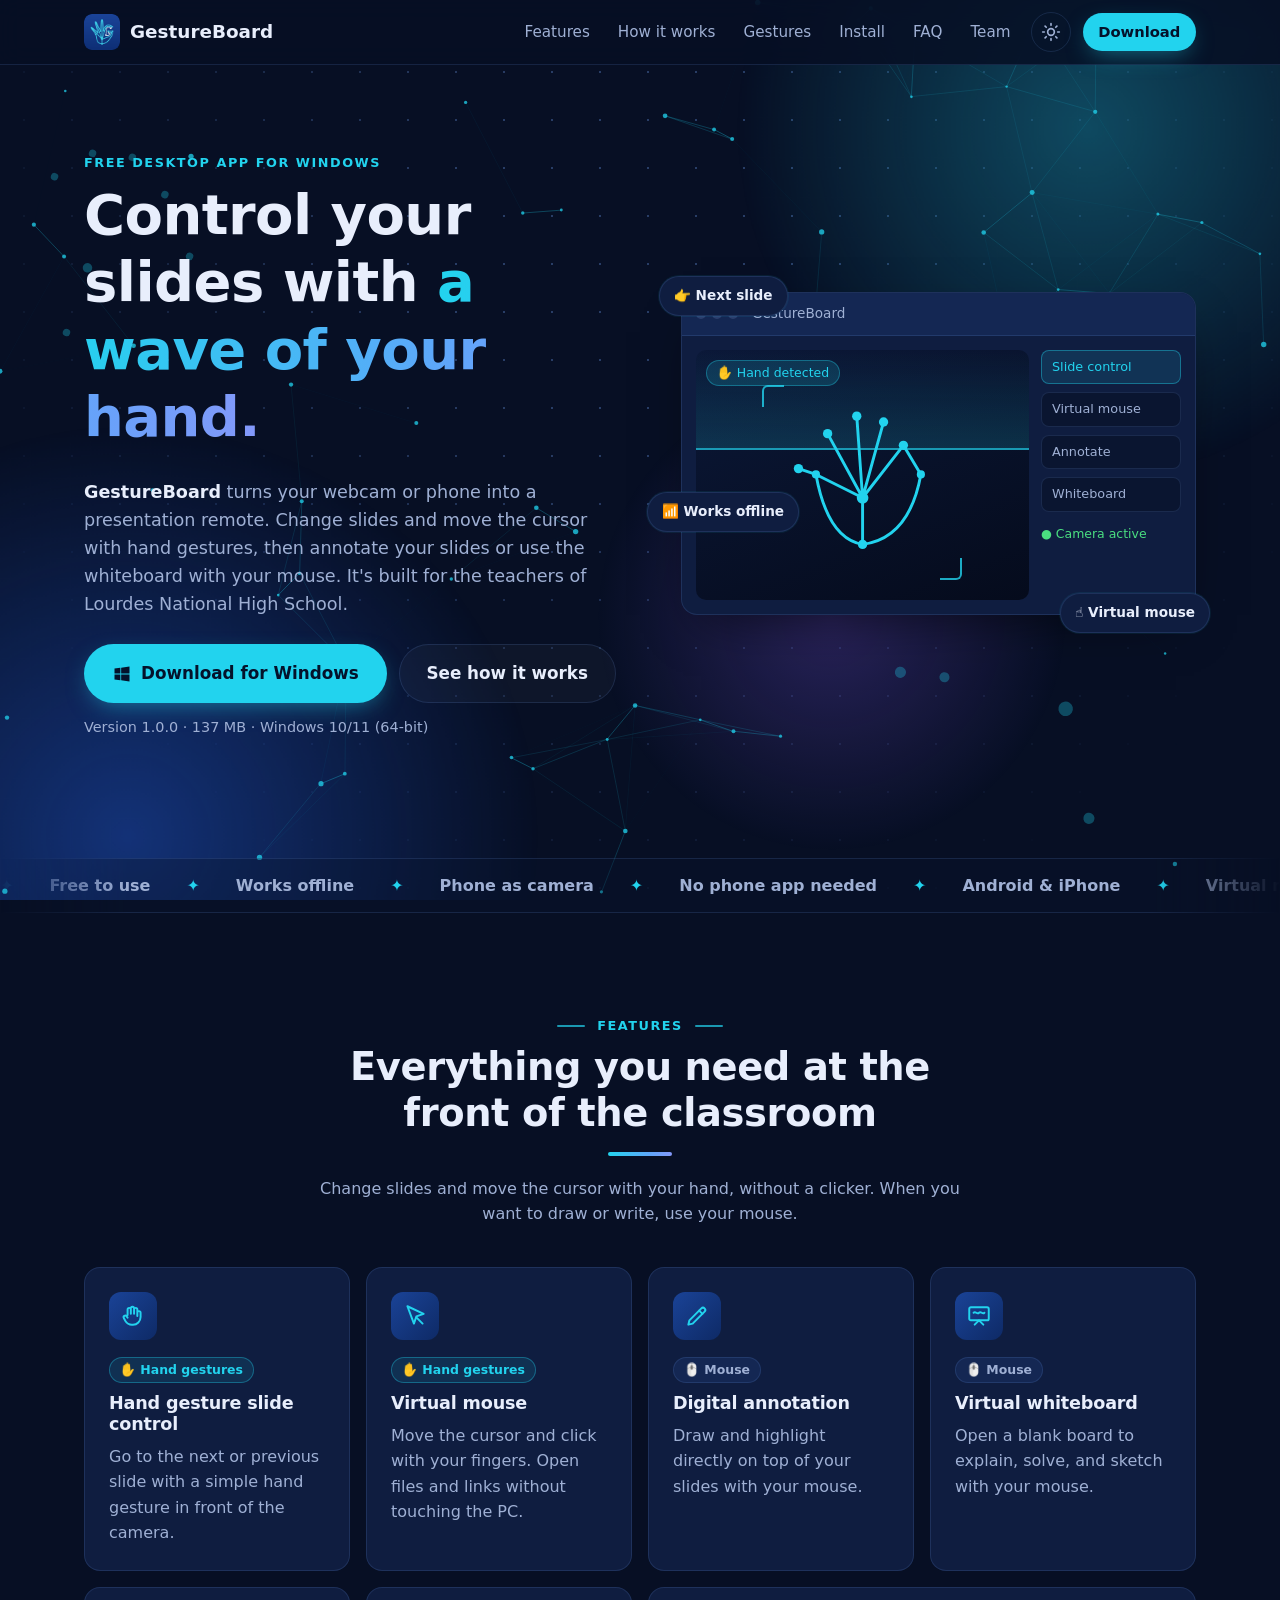
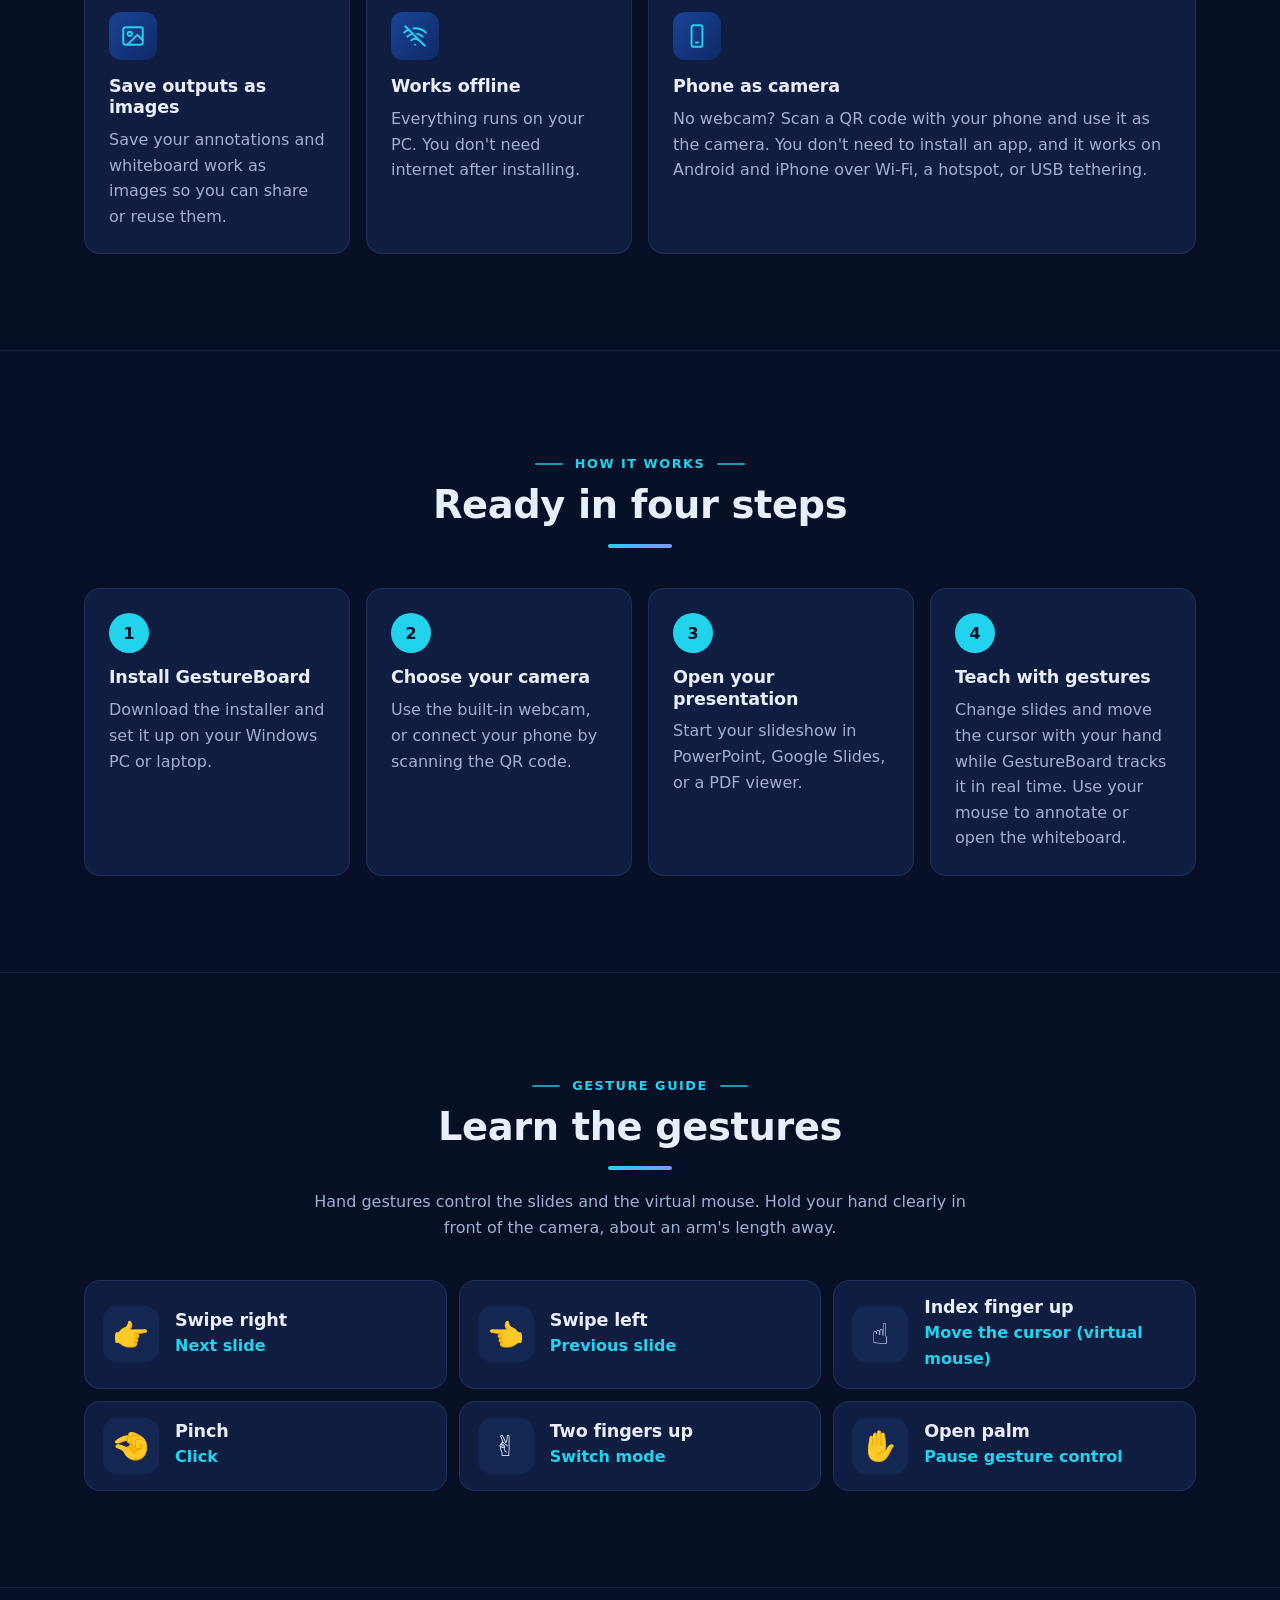
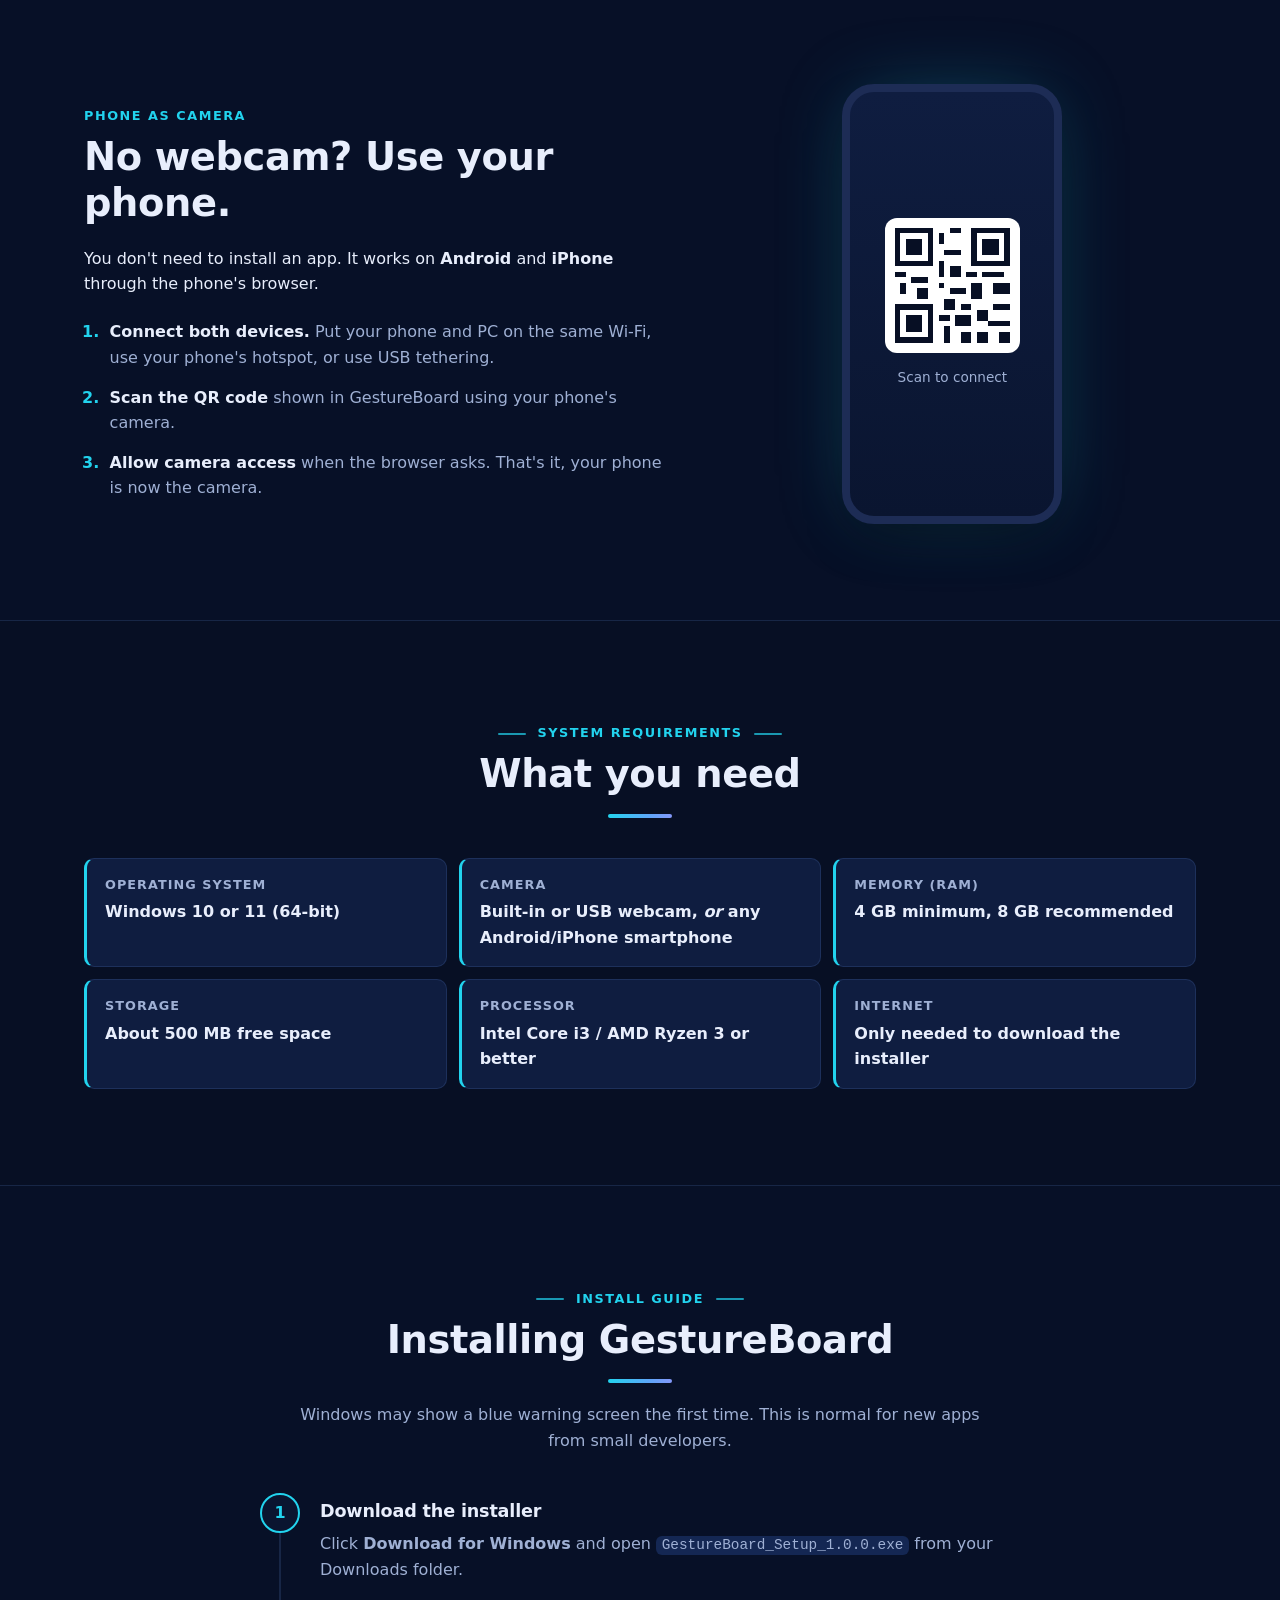
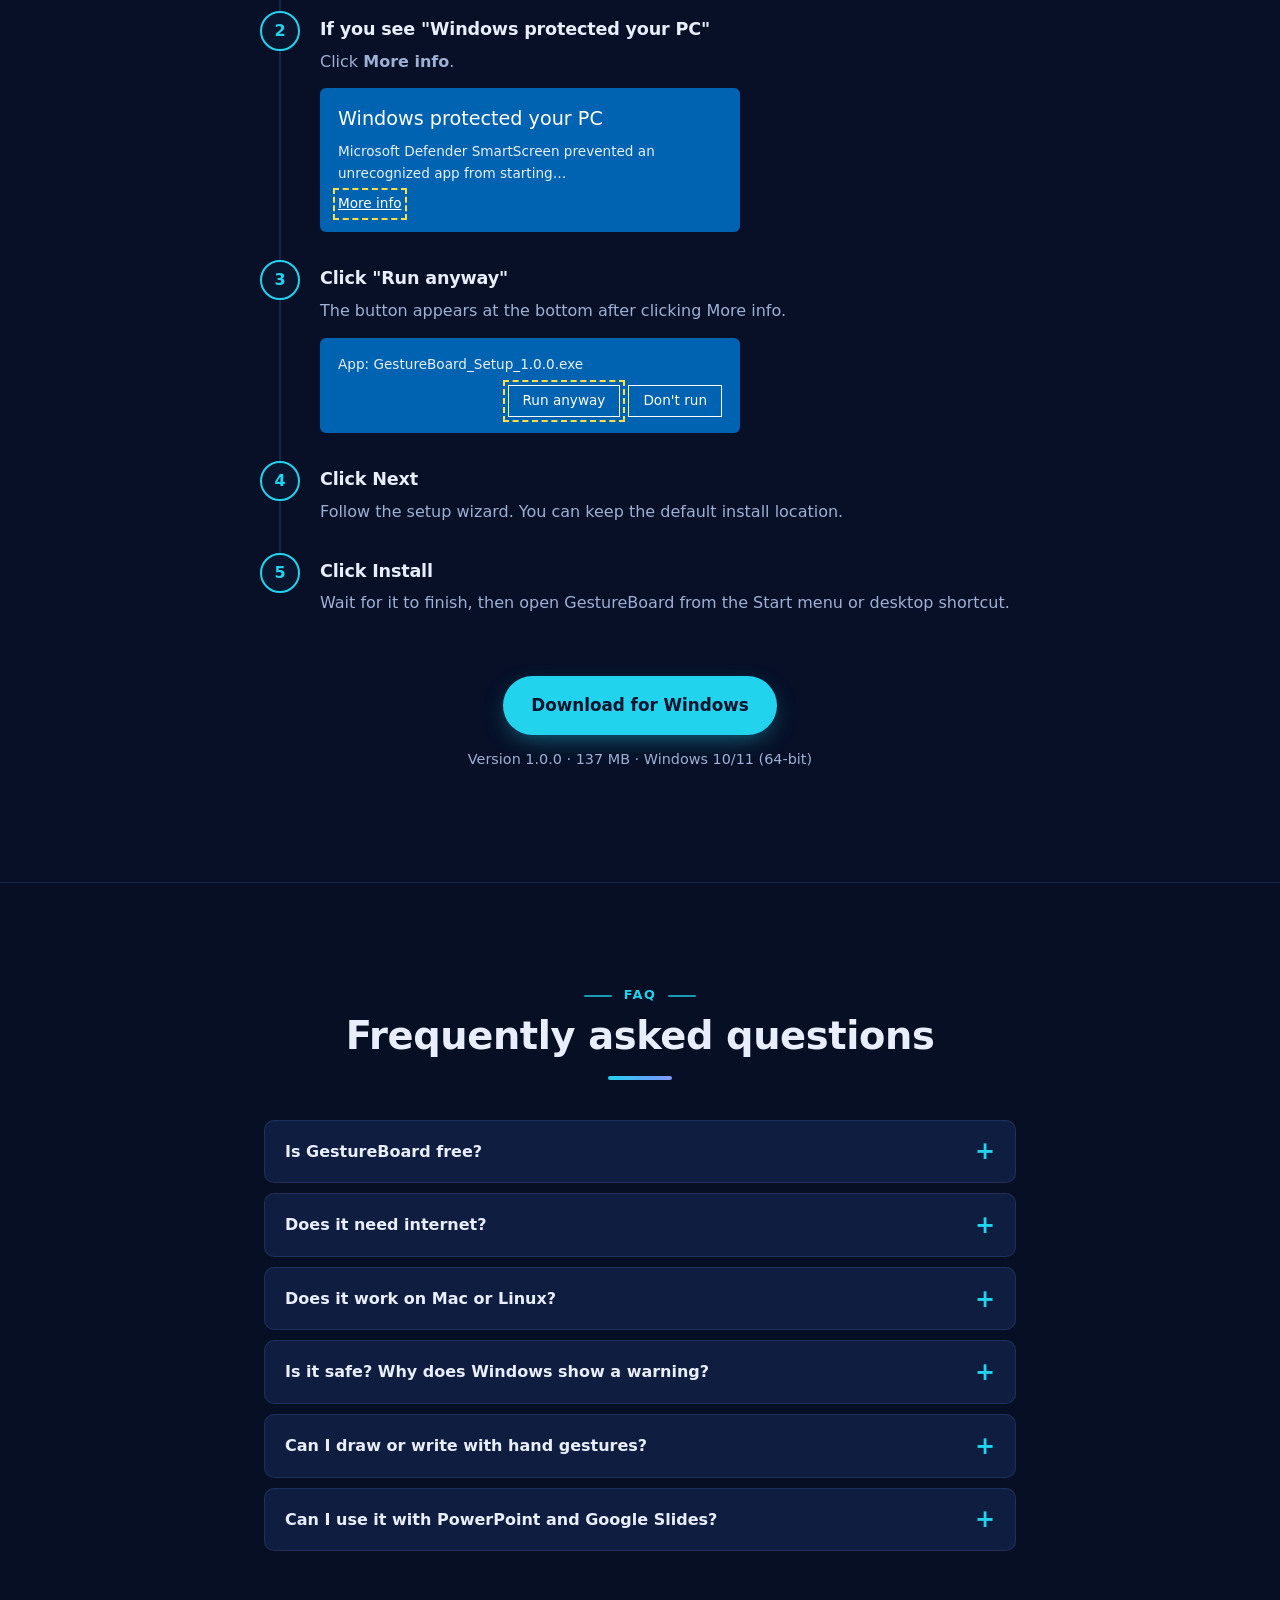
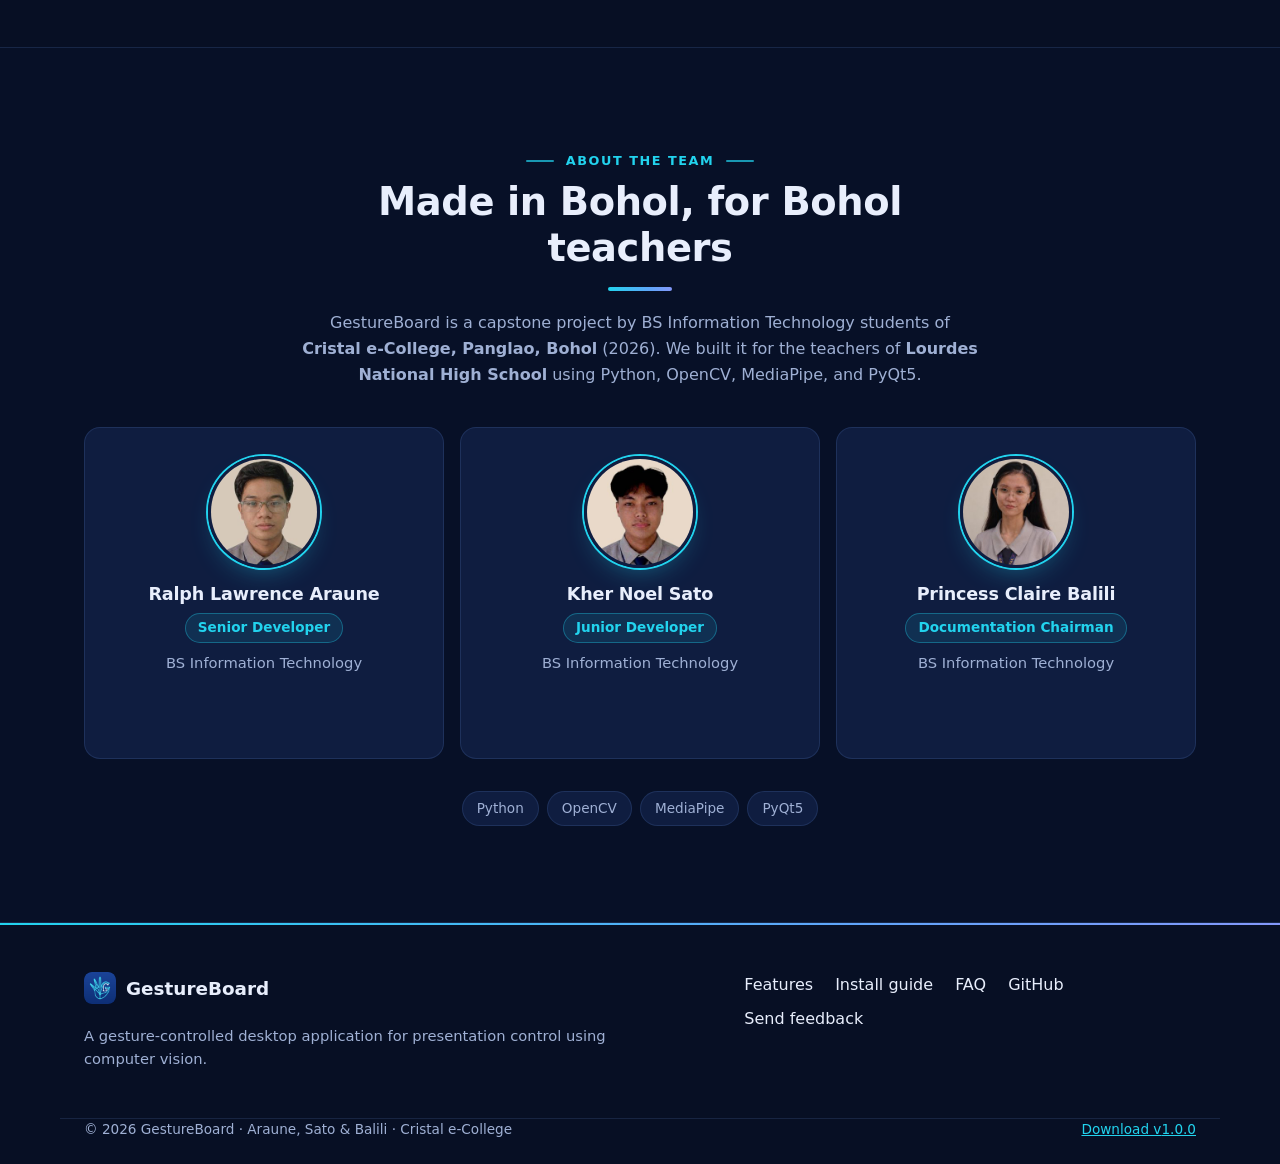
==== commit e66cc852: "Use live domain, fix gesture vs mouse wording, remove unused photos - Replace placeholder domain wit" ====
--- a/index.html
+++ b/index.html
@@ -5,7 +5,7 @@
   <meta name="viewport" content="width=device-width, initial-scale=1">
 
   <!-- ===== SEO =====
-       Replace https://gestureboard.example.com with your real domain
+       Site URL: https://gestureboardv1.vercel.app. If the domain changes, update it here
        (also in robots.txt and sitemap.xml). -->
   <title>GestureBoard – Gesture-Controlled Presentation App for Windows</title>
   <meta name="description" content="GestureBoard lets teachers control PowerPoint and other presentations with hand gestures using a webcam or phone camera. Free, works offline, for Windows 10/11.">
@@ -13,15 +13,15 @@
   <meta name="author" content="Ralph Lawrence Araune, Kher Noel Sato, Princess Claire Balili">
   <meta name="robots" content="index, follow">
   <meta name="theme-color" content="#070f24">
-  <link rel="canonical" href="https://gestureboard.example.com/">
+  <link rel="canonical" href="https://gestureboardv1.vercel.app/">
 
   <!-- Open Graph (Facebook / Messenger previews) -->
   <meta property="og:type" content="website">
   <meta property="og:site_name" content="GestureBoard">
   <meta property="og:title" content="GestureBoard – Control your slides with a wave of your hand">
   <meta property="og:description" content="A free Windows app that lets teachers control presentations with hand gestures. Works offline, and your phone can be the camera.">
-  <meta property="og:url" content="https://gestureboard.example.com/">
-  <meta property="og:image" content="https://gestureboard.example.com/assets/og-image.png">
+  <meta property="og:url" content="https://gestureboardv1.vercel.app/">
+  <meta property="og:image" content="https://gestureboardv1.vercel.app/assets/og-image.png">
   <meta property="og:image:width" content="1200">
   <meta property="og:image:height" content="630">
   <meta property="og:image:alt" content="GestureBoard logo with the tagline: Control your slides with a wave of your hand.">
@@ -31,7 +31,7 @@
   <meta name="twitter:card" content="summary_large_image">
   <meta name="twitter:title" content="GestureBoard – Gesture-Controlled Presentation App">
   <meta name="twitter:description" content="Control your slides with a wave of your hand. Free for Windows.">
-  <meta name="twitter:image" content="https://gestureboard.example.com/assets/og-image.png">
+  <meta name="twitter:image" content="https://gestureboardv1.vercel.app/assets/og-image.png">
 
   <!-- Favicon -->
   <link rel="icon" href="assets/logo/app_icon.ico" sizes="any">
@@ -136,8 +136,8 @@
           <h1>Control your slides with <span class="grad-text">a wave of your hand.</span></h1>
           <p class="lead">
             <strong>GestureBoard</strong> turns your webcam or phone into a presentation remote.
-            Move between slides, point, draw, and write using only hand gestures. It's built for the
-            teachers of Lourdes National High School.
+            Change slides and move the cursor with hand gestures, then annotate your slides or use the
+            whiteboard with your mouse. It's built for the teachers of Lourdes National High School.
           </p>
           <div class="cta">
             <a class="btn btn--primary btn--lg js-download" href="https://github.com/RalphAraune/Gestureboard/releases/latest/download/GestureBoard_Setup_1.0.0.exe">
@@ -188,7 +188,7 @@
           </div>
           <!-- Floating chips around the screenshot (decoration) -->
           <span class="chip chip--1" aria-hidden="true">👉 Next slide</span>
-          <span class="chip chip--2" aria-hidden="true">✏️ Annotate</span>
+          <span class="chip chip--2" aria-hidden="true">☝️ Virtual mouse</span>
           <span class="chip chip--3" aria-hidden="true">📶 Works offline</span>
         </div>
       </div>
@@ -212,28 +212,32 @@
         <header class="section__head">
           <p class="eyebrow">Features</p>
           <h2>Everything you need at the front of the classroom</h2>
-          <p>No clicker, no running back to the keyboard. Teach from anywhere in the room.</p>
+          <p>Change slides and move the cursor with your hand, without a clicker. When you want to draw or write, use your mouse.</p>
         </header>
         <div class="cards">
           <article class="card">
             <div class="card__icon"><svg viewBox="0 0 24 24" aria-hidden="true"><path d="M7 11V6a1.5 1.5 0 0 1 3 0v4m0-5a1.5 1.5 0 0 1 3 0v5m0-4a1.5 1.5 0 0 1 3 0v6m0-3a1.5 1.5 0 0 1 3 0v4a7 7 0 0 1-7 7h-1a7 7 0 0 1-6-3.4L3.6 14a1.5 1.5 0 0 1 2.5-1.7L7 13.5"/></svg></div>
+            <span class="card__tag card__tag--hand">✋ Hand gestures</span>
             <h3>Hand gesture slide control</h3>
             <p>Go to the next or previous slide with a simple hand gesture in front of the camera.</p>
           </article>
           <article class="card">
             <div class="card__icon"><svg viewBox="0 0 24 24" aria-hidden="true"><path d="M5 3l6 16 2.3-6.7L20 10z"/><path d="M13.5 13.5 19 19"/></svg></div>
+            <span class="card__tag card__tag--hand">✋ Hand gestures</span>
             <h3>Virtual mouse</h3>
             <p>Move the cursor and click with your fingers. Open files and links without touching the PC.</p>
           </article>
           <article class="card">
             <div class="card__icon"><svg viewBox="0 0 24 24" aria-hidden="true"><path d="M4 20l4-1 11-11a2.1 2.1 0 0 0-3-3L5 16z"/><path d="M14 7l3 3"/></svg></div>
+            <span class="card__tag card__tag--mouse">🖱️ Mouse</span>
             <h3>Digital annotation</h3>
-            <p>Draw and highlight directly on top of your slides using the mouse.</p>
+            <p>Draw and highlight directly on top of your slides with your mouse.</p>
           </article>
           <article class="card">
             <div class="card__icon"><svg viewBox="0 0 24 24" aria-hidden="true"><rect x="3" y="4" width="18" height="12" rx="1.5"/><path d="M8 20l4-4 4 4M7 9c2-2 3 2 5 0s3 2 5 0"/></svg></div>
+            <span class="card__tag card__tag--mouse">🖱️ Mouse</span>
             <h3>Virtual whiteboard</h3>
-            <p>Open a blank board to explain, solve, and sketch, using the mouse.</p>
+            <p>Open a blank board to explain, solve, and sketch with your mouse.</p>
           </article>
           <article class="card">
             <div class="card__icon"><svg viewBox="0 0 24 24" aria-hidden="true"><rect x="3" y="4" width="18" height="16" rx="2"/><circle cx="9" cy="10" r="2"/><path d="M21 16l-5-5-9 9"/></svg></div>
@@ -275,8 +279,8 @@
             <p>Start your slideshow in PowerPoint, Google Slides, or a PDF viewer.</p>
           </li>
           <li>
-            <h3>Control with gestures</h3>
-            <p>Raise your hand toward the camera and teach. GestureBoard tracks your hand in real time.</p>
+            <h3>Teach with gestures</h3>
+            <p>Change slides and move the cursor with your hand while GestureBoard tracks it in real time. Use your mouse to annotate or open the whiteboard.</p>
           </li>
         </ol>
       </div>
@@ -288,7 +292,7 @@
         <header class="section__head">
           <p class="eyebrow">Gesture guide</p>
           <h2>Learn the gestures</h2>
-          <p>Hold your hand clearly in front of the camera, about an arm's length away.</p>
+          <p>Hand gestures control the slides and the virtual mouse. Hold your hand clearly in front of the camera, about an arm's length away.</p>
         </header>
 
         <!-- ========== EDIT GESTURES HERE ==========
@@ -444,6 +448,10 @@
             <p>Yes. The "Windows protected your PC" message appears because the app is new and isn't signed with a paid code-signing certificate. It doesn't mean the app is harmful. GestureBoard doesn't collect or upload your camera feed, because all processing happens on your computer. The source code is public on <a href="https://github.com/RalphAraune/Gestureboard" target="_blank" rel="noopener">GitHub</a>.</p>
           </details>
           <details>
+            <summary>Can I draw or write with hand gestures?</summary>
+            <p>No. Hand gestures are for changing slides and controlling the virtual mouse. Digital annotation and the virtual whiteboard are used with your regular mouse.</p>
+          </details>
+          <details>
             <summary>Can I use it with PowerPoint and Google Slides?</summary>
             <p>Yes. Gesture slide control sends standard next/previous keystrokes, so it works with most slideshow apps, including PowerPoint, Google Slides in a browser, and PDF viewers.</p>
           </details>
@@ -463,7 +471,7 @@
             <strong>Lourdes National High School</strong> using Python, OpenCV, MediaPipe, and PyQt5.
           </p>
         </header>
-        <!-- Team photos: 256×256 JPGs in assets/team/ (originals are in assets/person/).
+        <!-- Team photos: 256×256 JPGs in assets/team/.
              Facebook links: change the href of each <a class="member__fb">. -->
         <ul class="team">
           <li class="member">
--- a/css/style.css
+++ b/css/style.css
@@ -245,6 +245,10 @@
 .card { background: var(--surface); border: 1px solid var(--border); border-radius: var(--radius); padding: 24px; transition: border-color .2s, transform .2s; }
 .card:hover { border-color: rgba(34, 211, 238, .4); transform: translateY(-2px); }
 .card p { color: var(--muted); margin: 0; }
+/* "✋ Hand gestures" / "🖱️ Mouse" label on feature cards */
+.card__tag { display: inline-block; margin-bottom: 10px; padding: 2px 10px; border-radius: 999px; font-size: .78rem; font-weight: 650; border: 1px solid; }
+.card__tag--hand { color: var(--accent); background: rgba(34, 211, 238, .1); border-color: rgba(34, 211, 238, .35); }
+.card__tag--mouse { color: var(--muted); background: var(--surface-2); border-color: var(--border); }
 .card__icon { width: 48px; height: 48px; display: grid; place-items: center; border-radius: 12px; background: linear-gradient(135deg, var(--blue), #0e2a66); margin-bottom: 16px; }
 .card__icon svg { width: 26px; height: 26px; fill: none; stroke: var(--accent); stroke-width: 1.8; stroke-linecap: round; stroke-linejoin: round; }
 
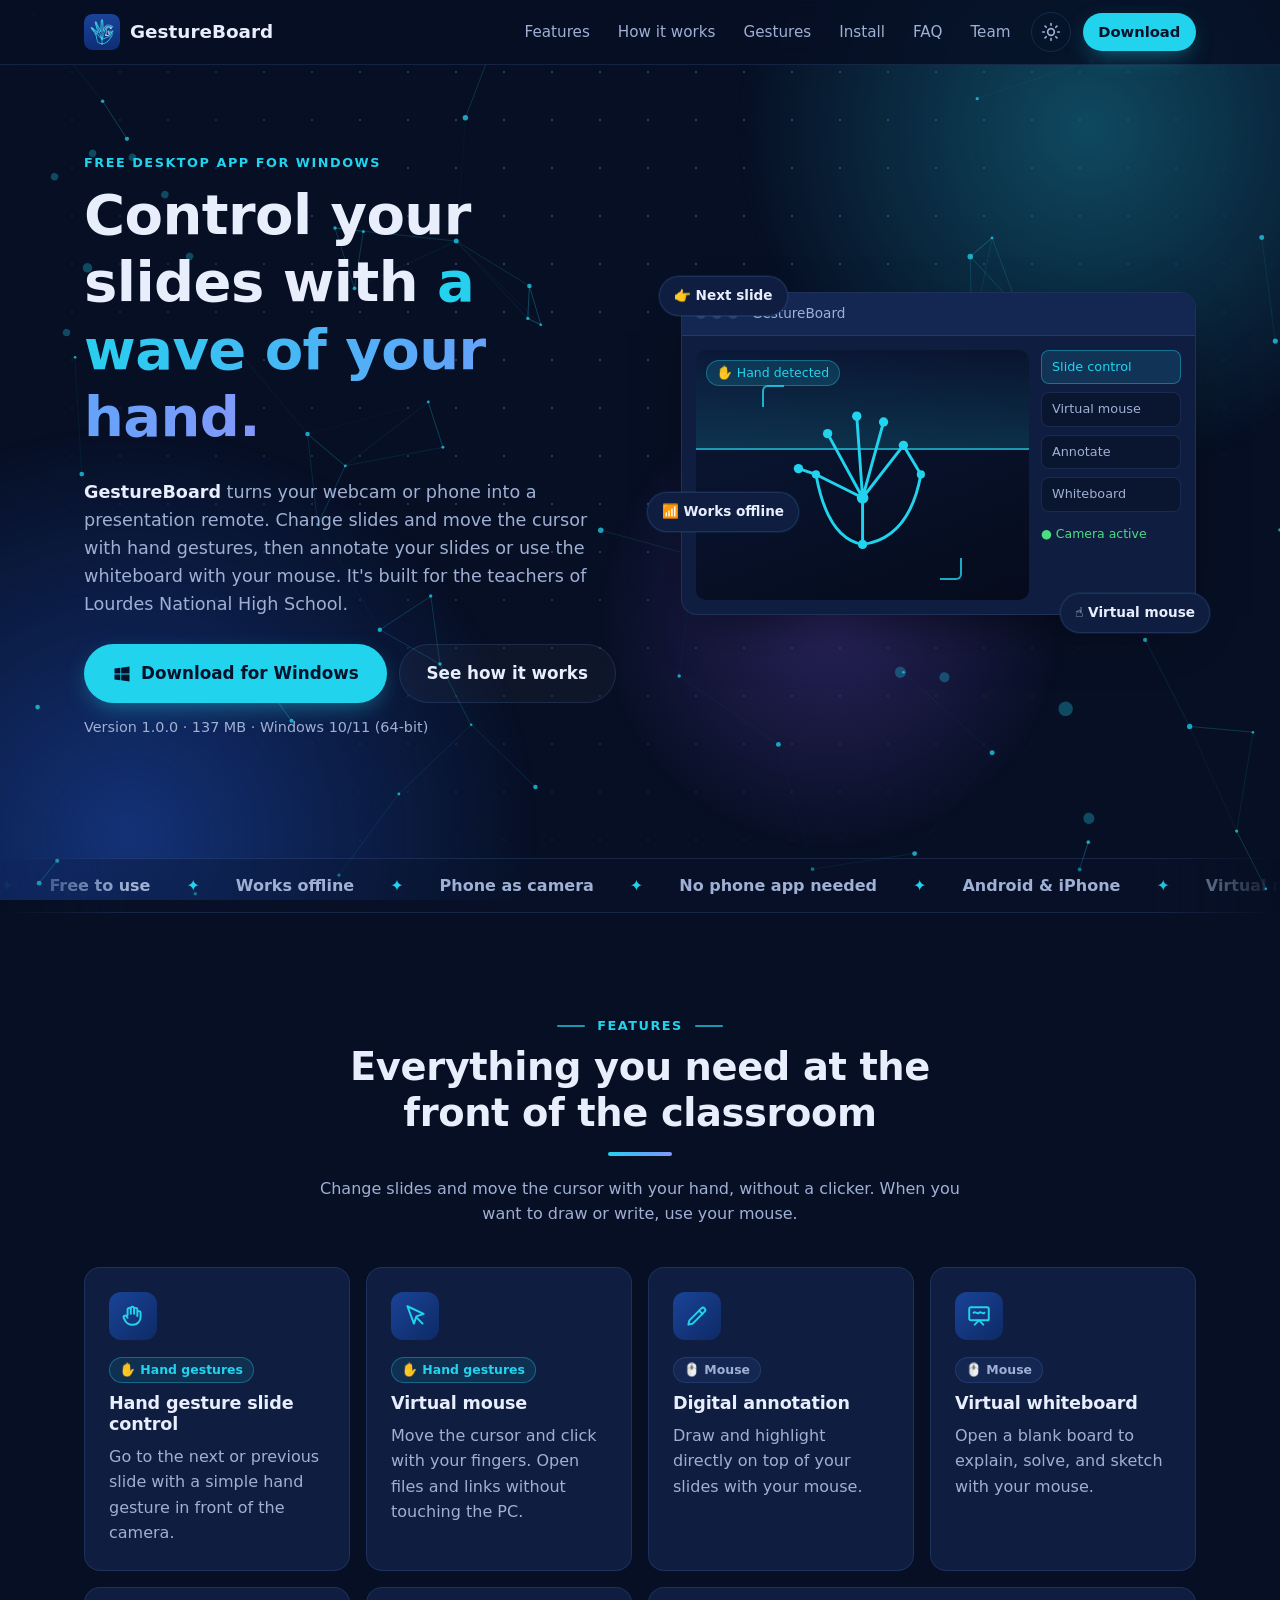
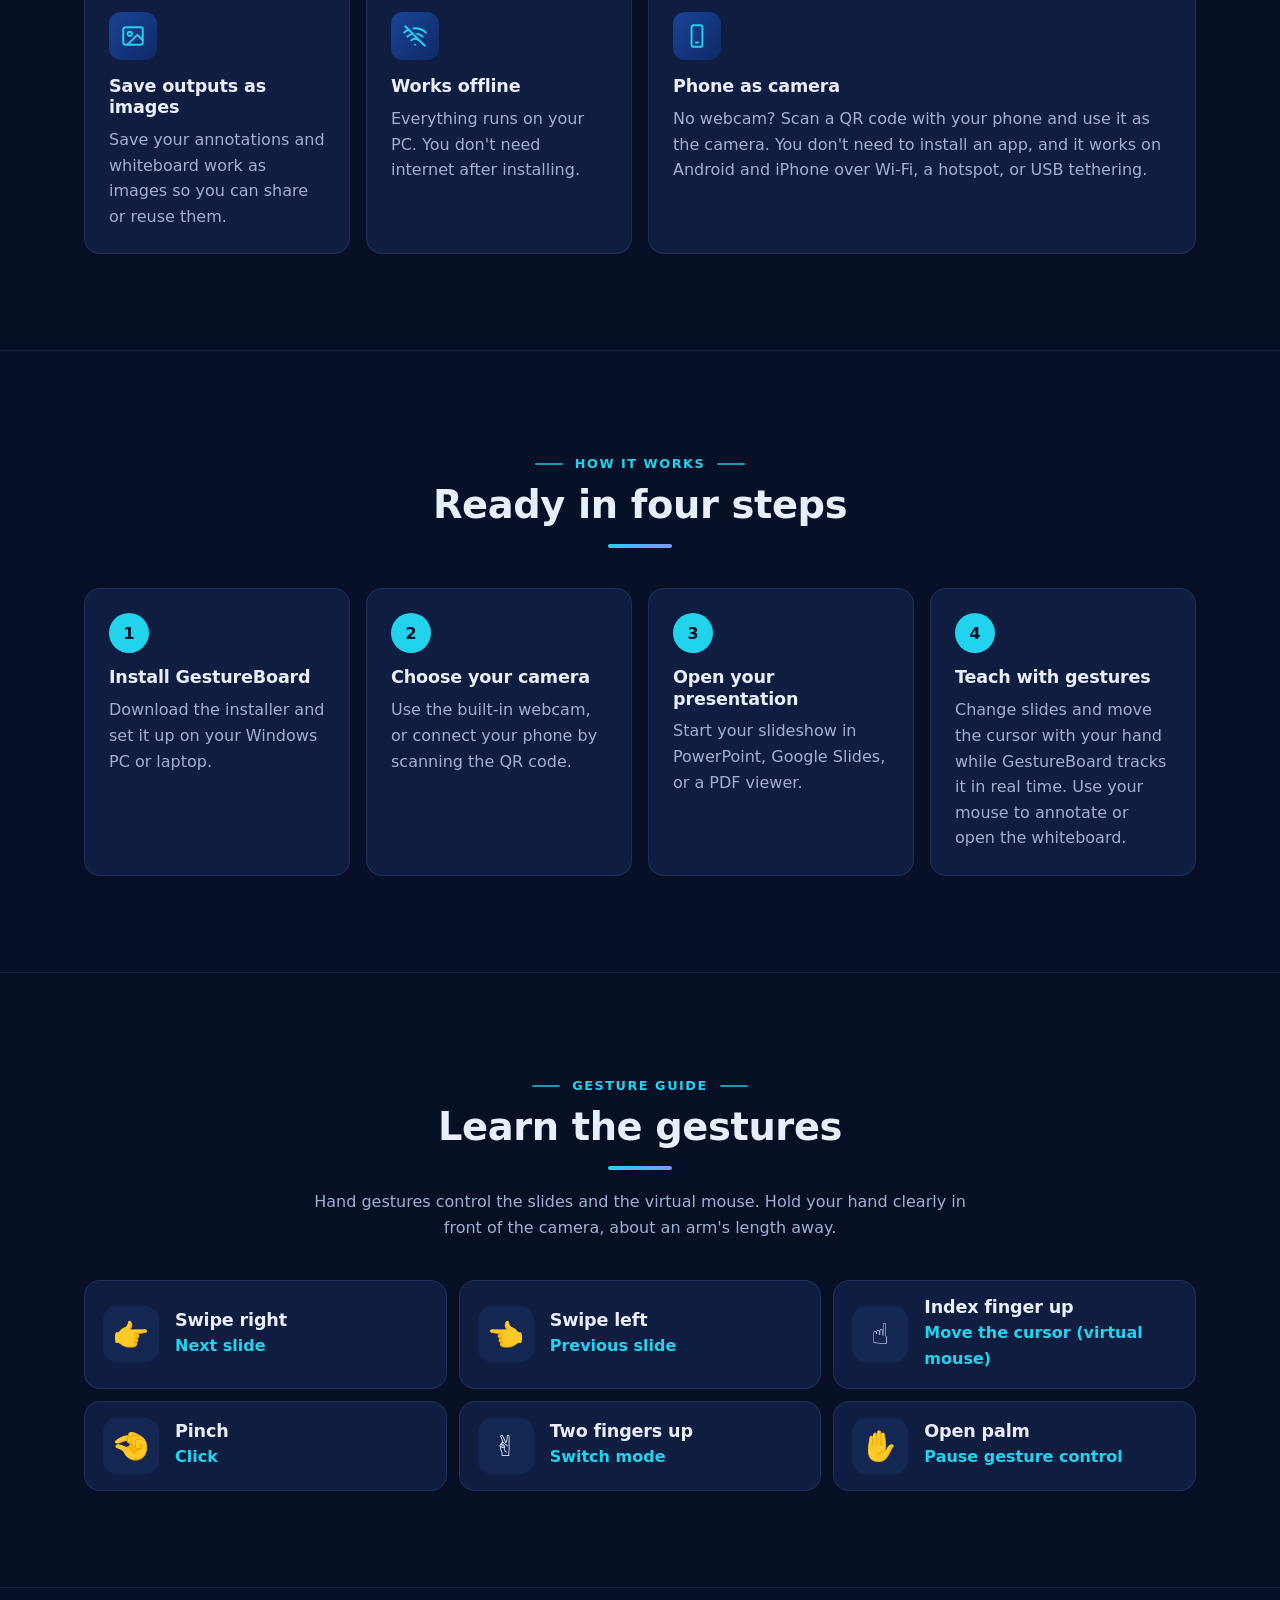
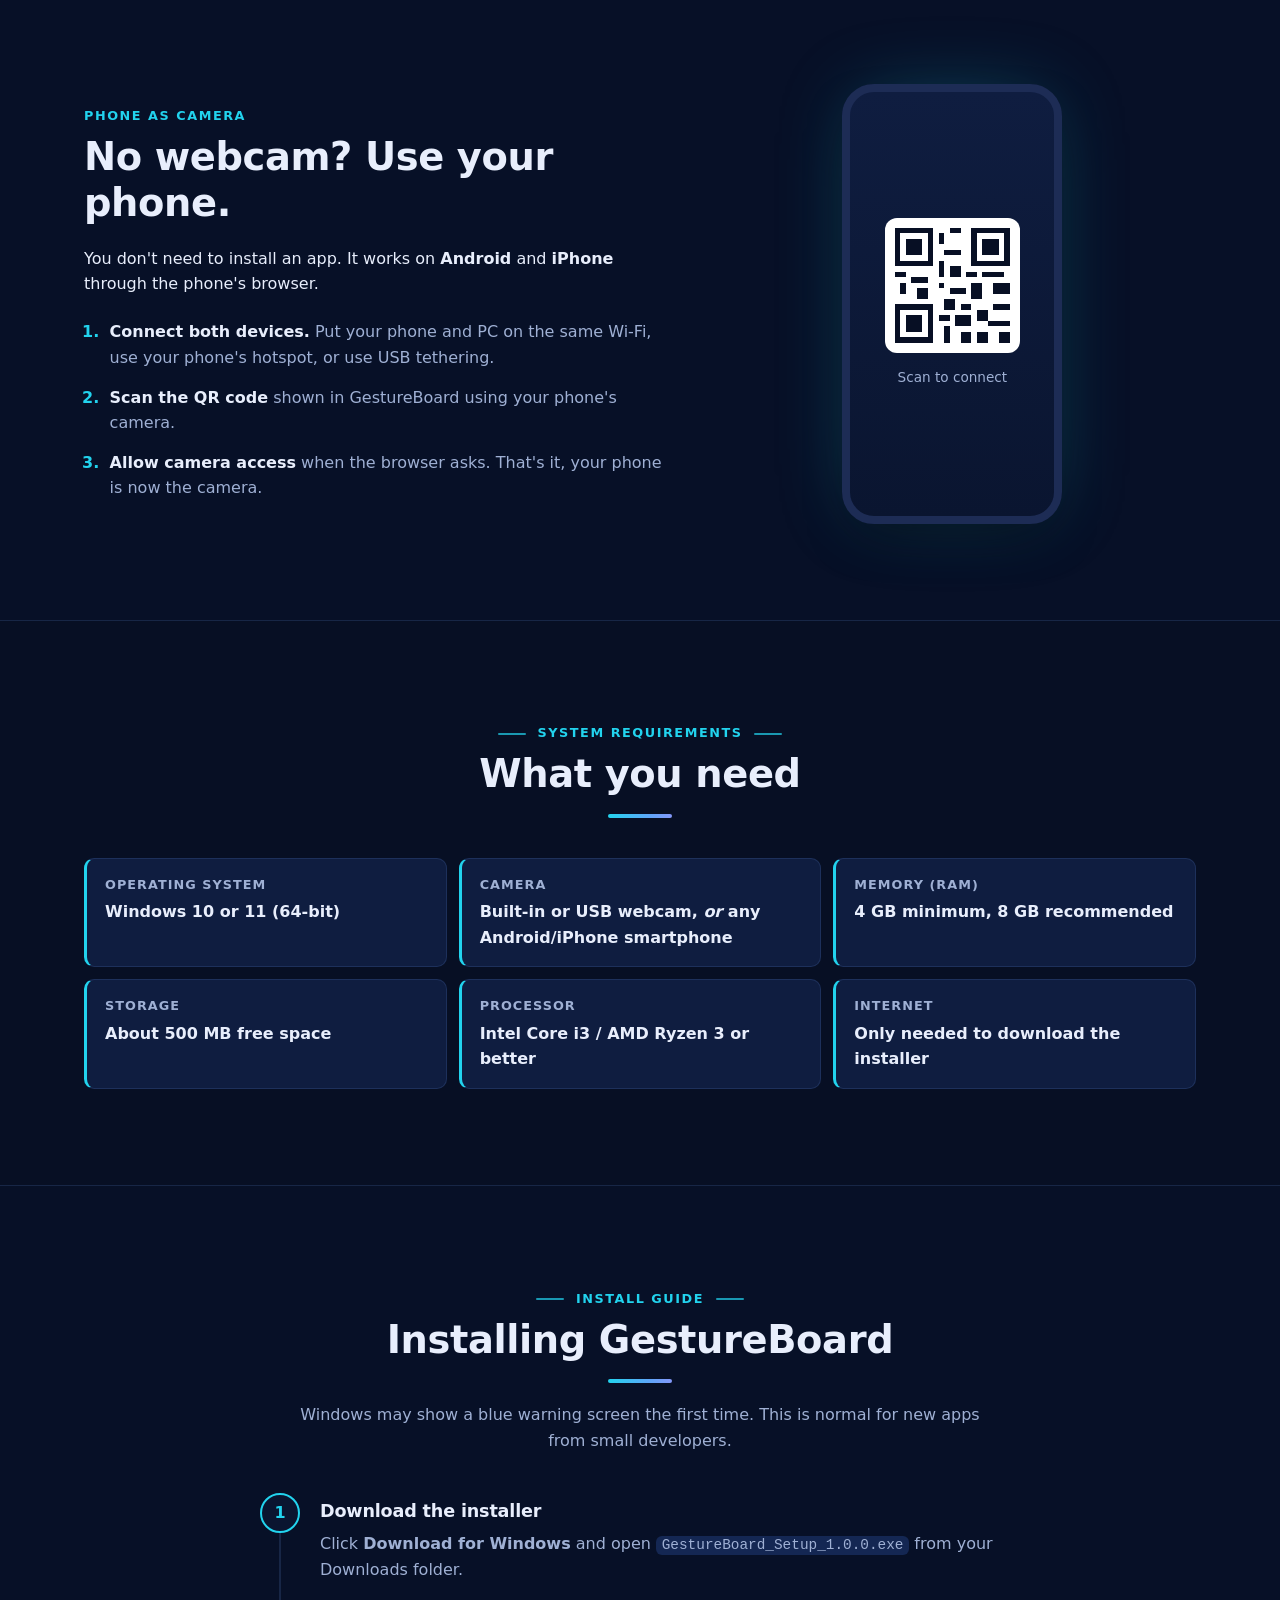
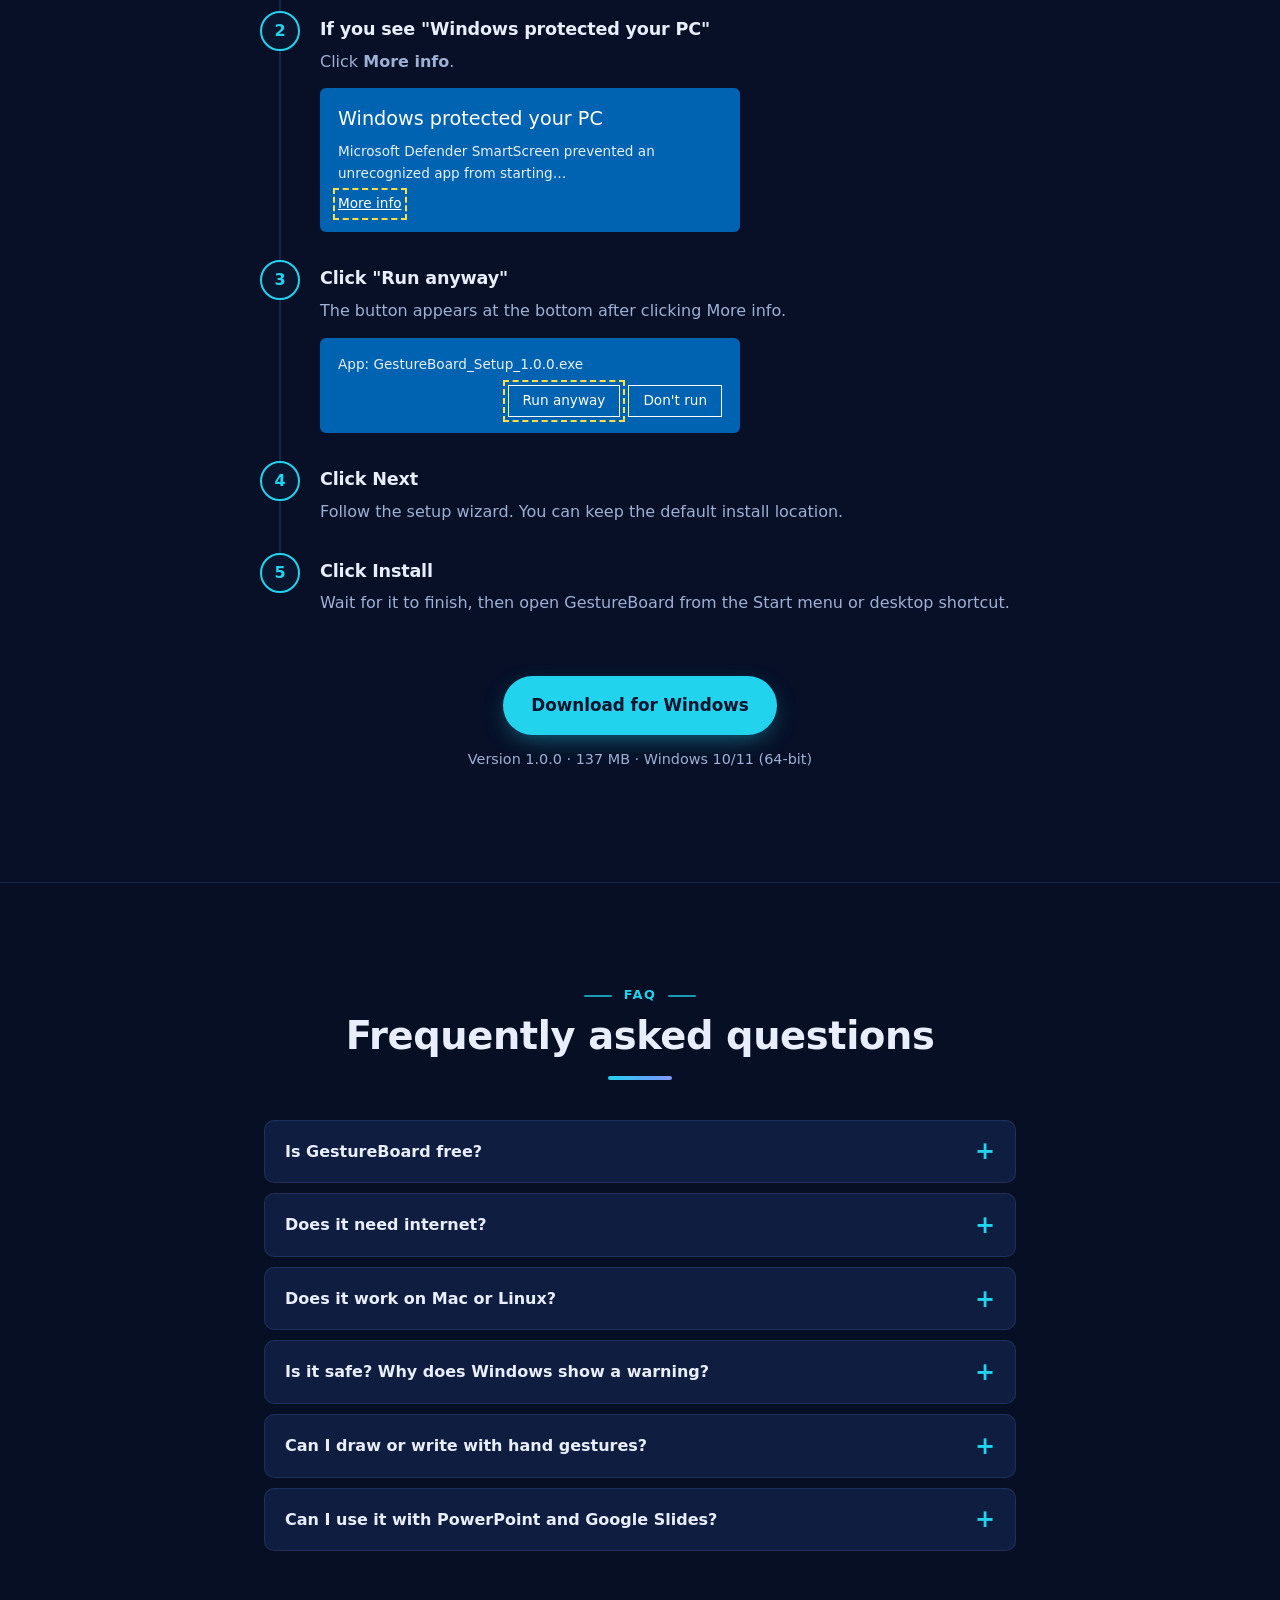
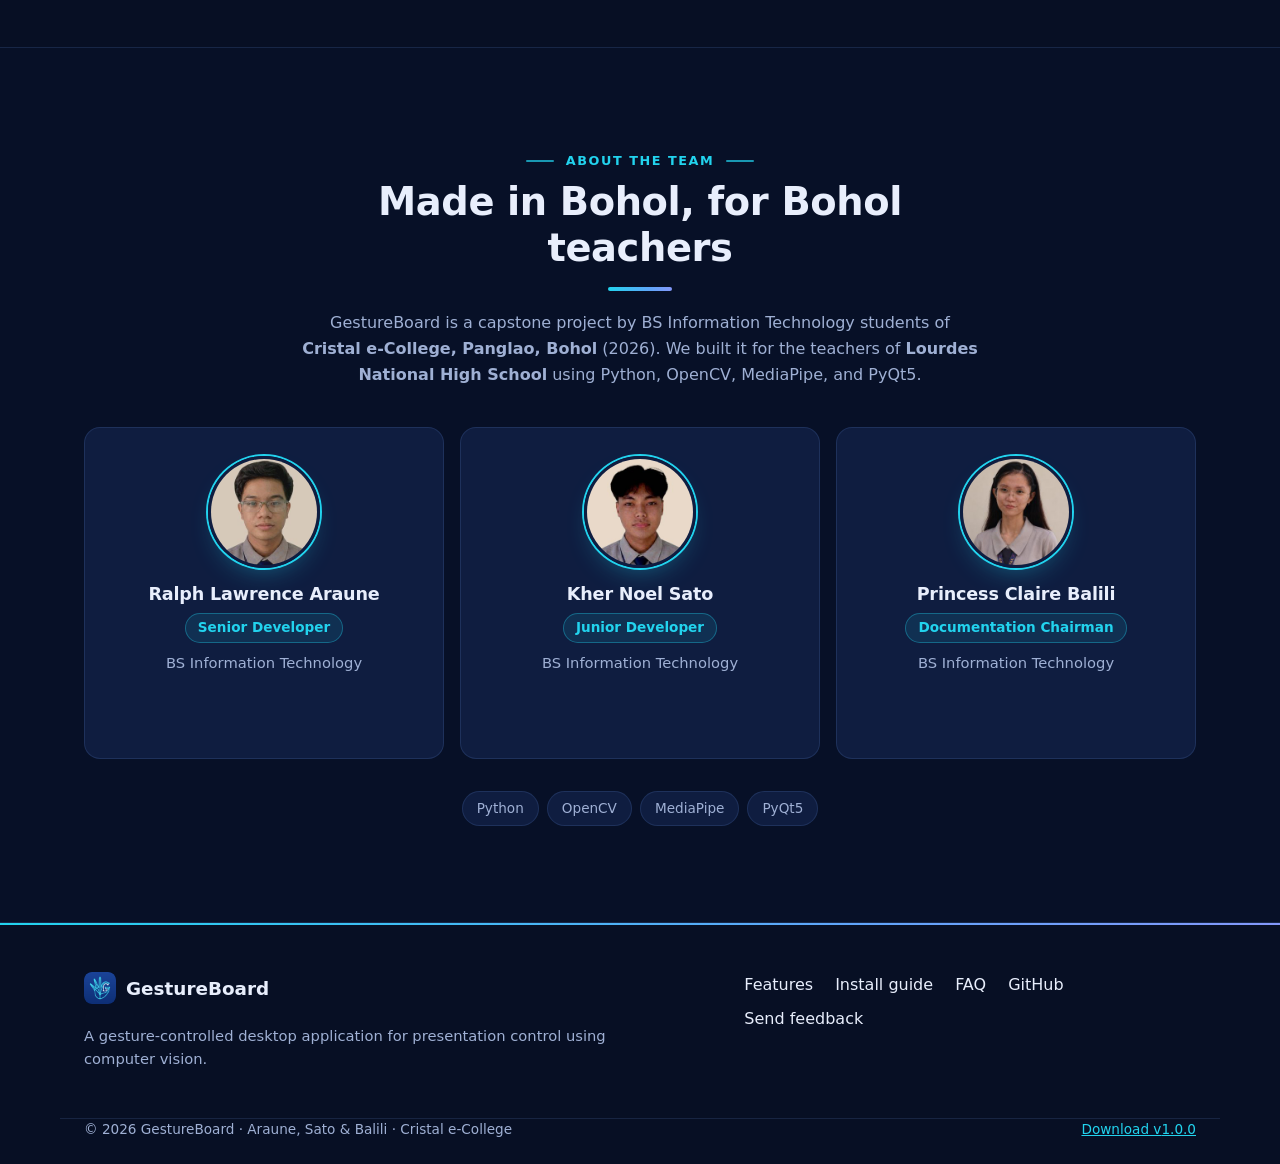
==== commit f81cf176: "Use final site URL https://gestureboard-app.vercel.app Replace the previous site URL in index.html (" ====
--- a/index.html
+++ b/index.html
@@ -5,7 +5,7 @@
   <meta name="viewport" content="width=device-width, initial-scale=1">
 
   <!-- ===== SEO =====
-       Site URL: https://gestureboardv1.vercel.app. If the domain changes, update it here
+       Site URL: https://gestureboard-app.vercel.app. If the domain changes, update it here
        (also in robots.txt and sitemap.xml). -->
   <title>GestureBoard – Gesture-Controlled Presentation App for Windows</title>
   <meta name="description" content="GestureBoard lets teachers control PowerPoint and other presentations with hand gestures using a webcam or phone camera. Free, works offline, for Windows 10/11.">
@@ -13,15 +13,15 @@
   <meta name="author" content="Ralph Lawrence Araune, Kher Noel Sato, Princess Claire Balili">
   <meta name="robots" content="index, follow">
   <meta name="theme-color" content="#070f24">
-  <link rel="canonical" href="https://gestureboardv1.vercel.app/">
+  <link rel="canonical" href="https://gestureboard-app.vercel.app/">
 
   <!-- Open Graph (Facebook / Messenger previews) -->
   <meta property="og:type" content="website">
   <meta property="og:site_name" content="GestureBoard">
   <meta property="og:title" content="GestureBoard – Control your slides with a wave of your hand">
   <meta property="og:description" content="A free Windows app that lets teachers control presentations with hand gestures. Works offline, and your phone can be the camera.">
-  <meta property="og:url" content="https://gestureboardv1.vercel.app/">
-  <meta property="og:image" content="https://gestureboardv1.vercel.app/assets/og-image.png">
+  <meta property="og:url" content="https://gestureboard-app.vercel.app/">
+  <meta property="og:image" content="https://gestureboard-app.vercel.app/assets/og-image.png">
   <meta property="og:image:width" content="1200">
   <meta property="og:image:height" content="630">
   <meta property="og:image:alt" content="GestureBoard logo with the tagline: Control your slides with a wave of your hand.">
@@ -31,7 +31,7 @@
   <meta name="twitter:card" content="summary_large_image">
   <meta name="twitter:title" content="GestureBoard – Gesture-Controlled Presentation App">
   <meta name="twitter:description" content="Control your slides with a wave of your hand. Free for Windows.">
-  <meta name="twitter:image" content="https://gestureboardv1.vercel.app/assets/og-image.png">
+  <meta name="twitter:image" content="https://gestureboard-app.vercel.app/assets/og-image.png">
 
   <!-- Favicon -->
   <link rel="icon" href="assets/logo/app_icon.ico" sizes="any">
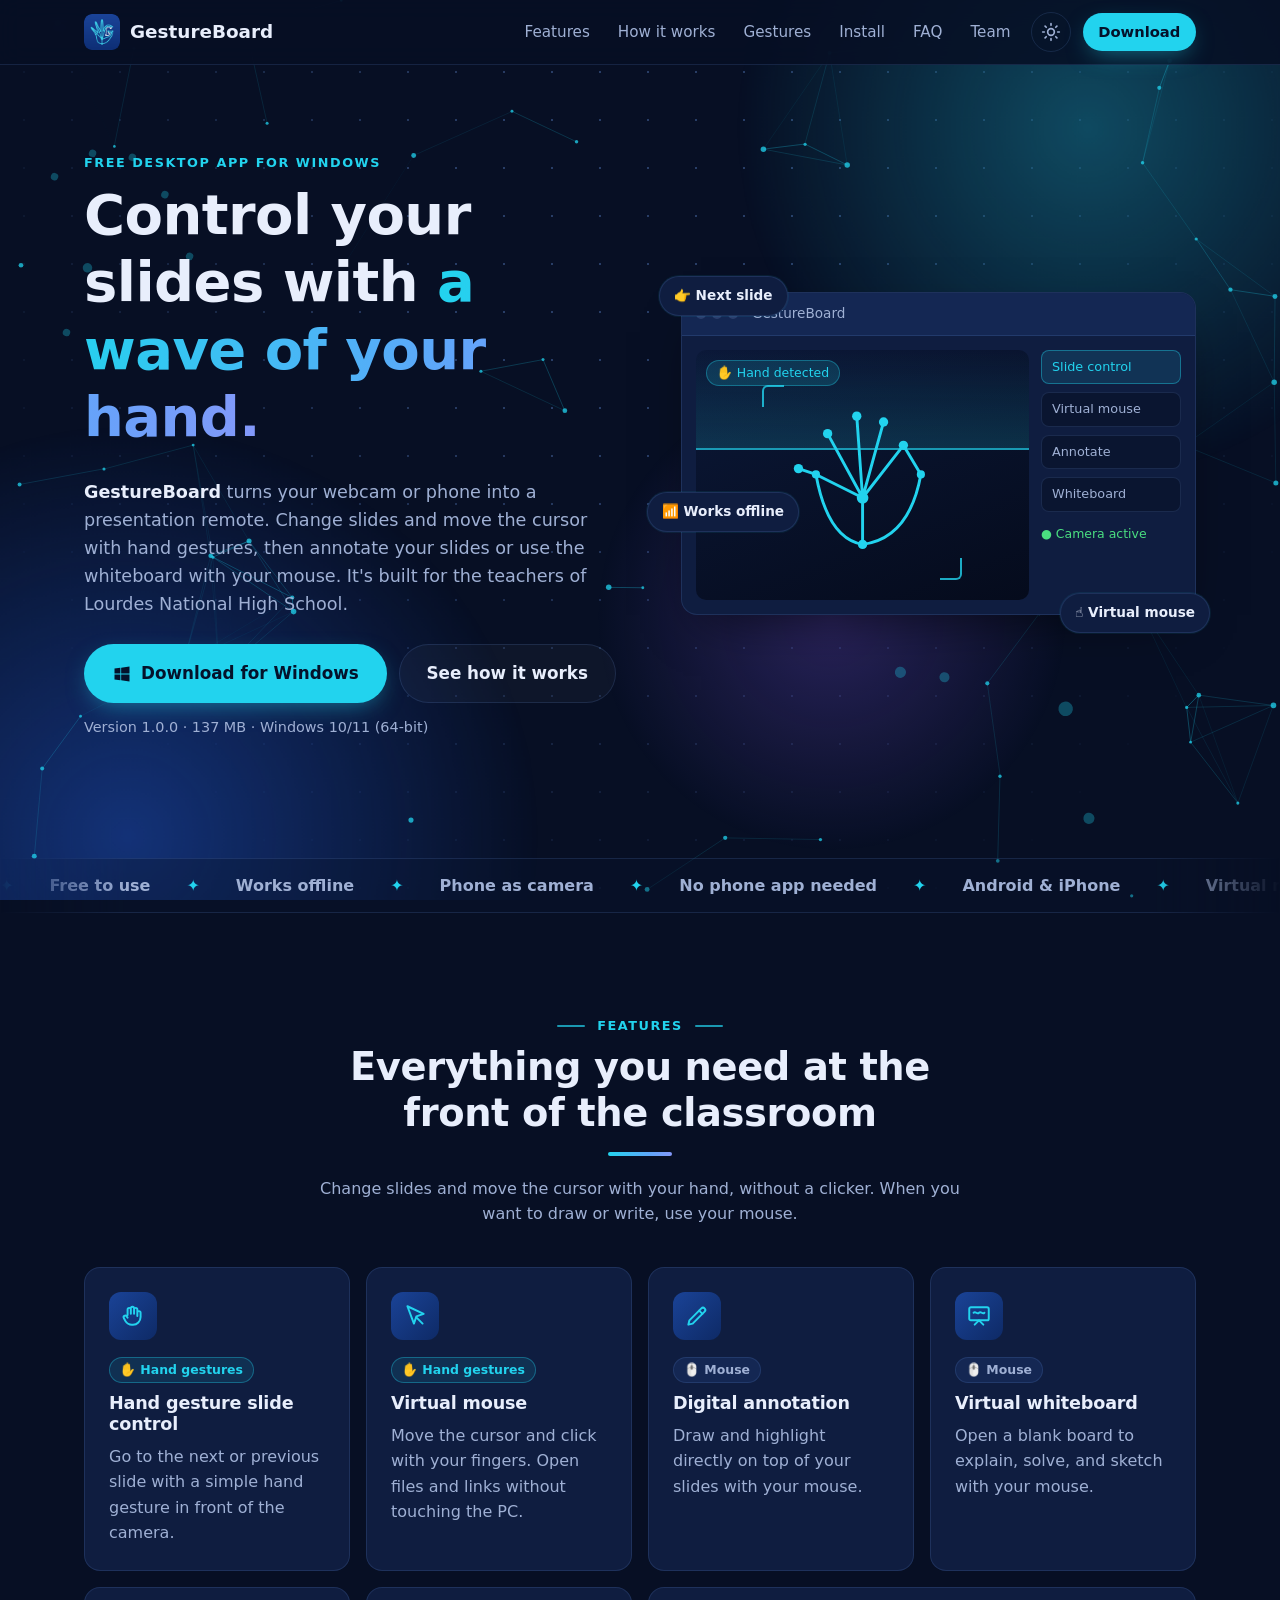
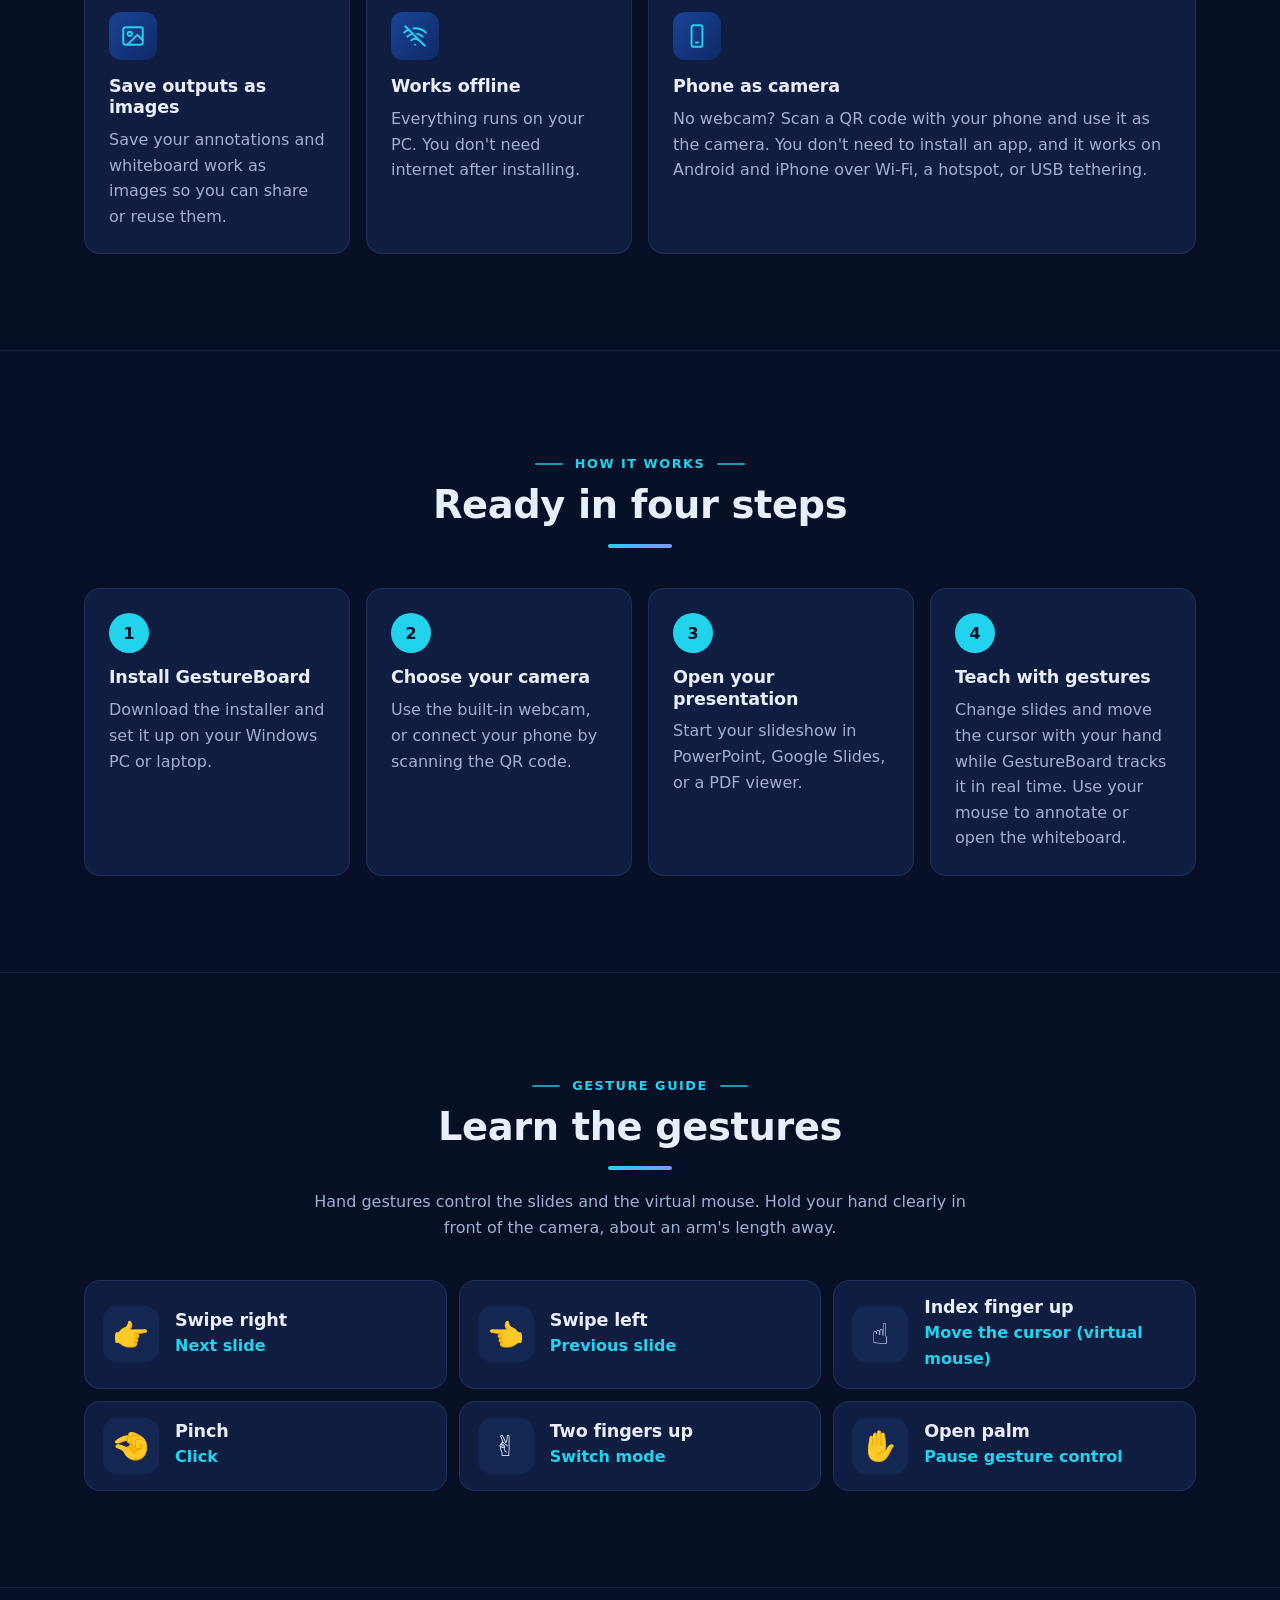
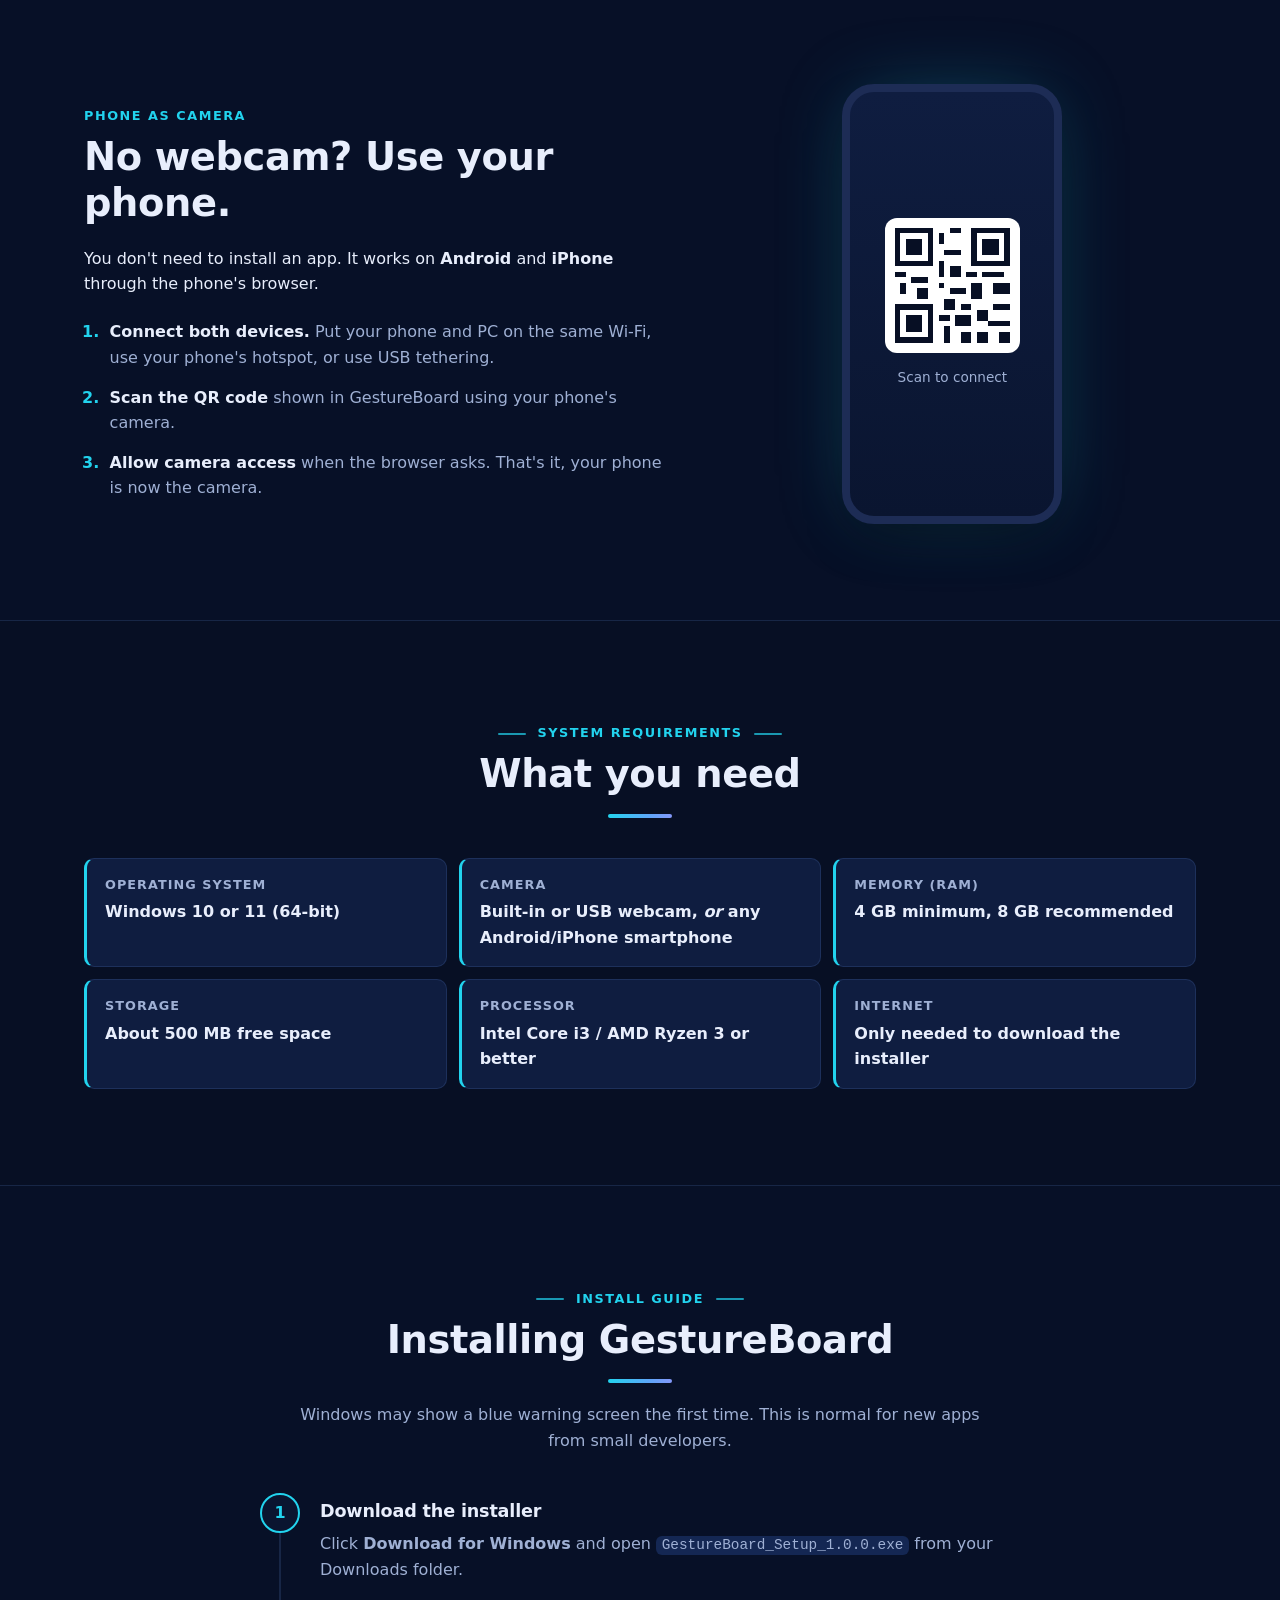
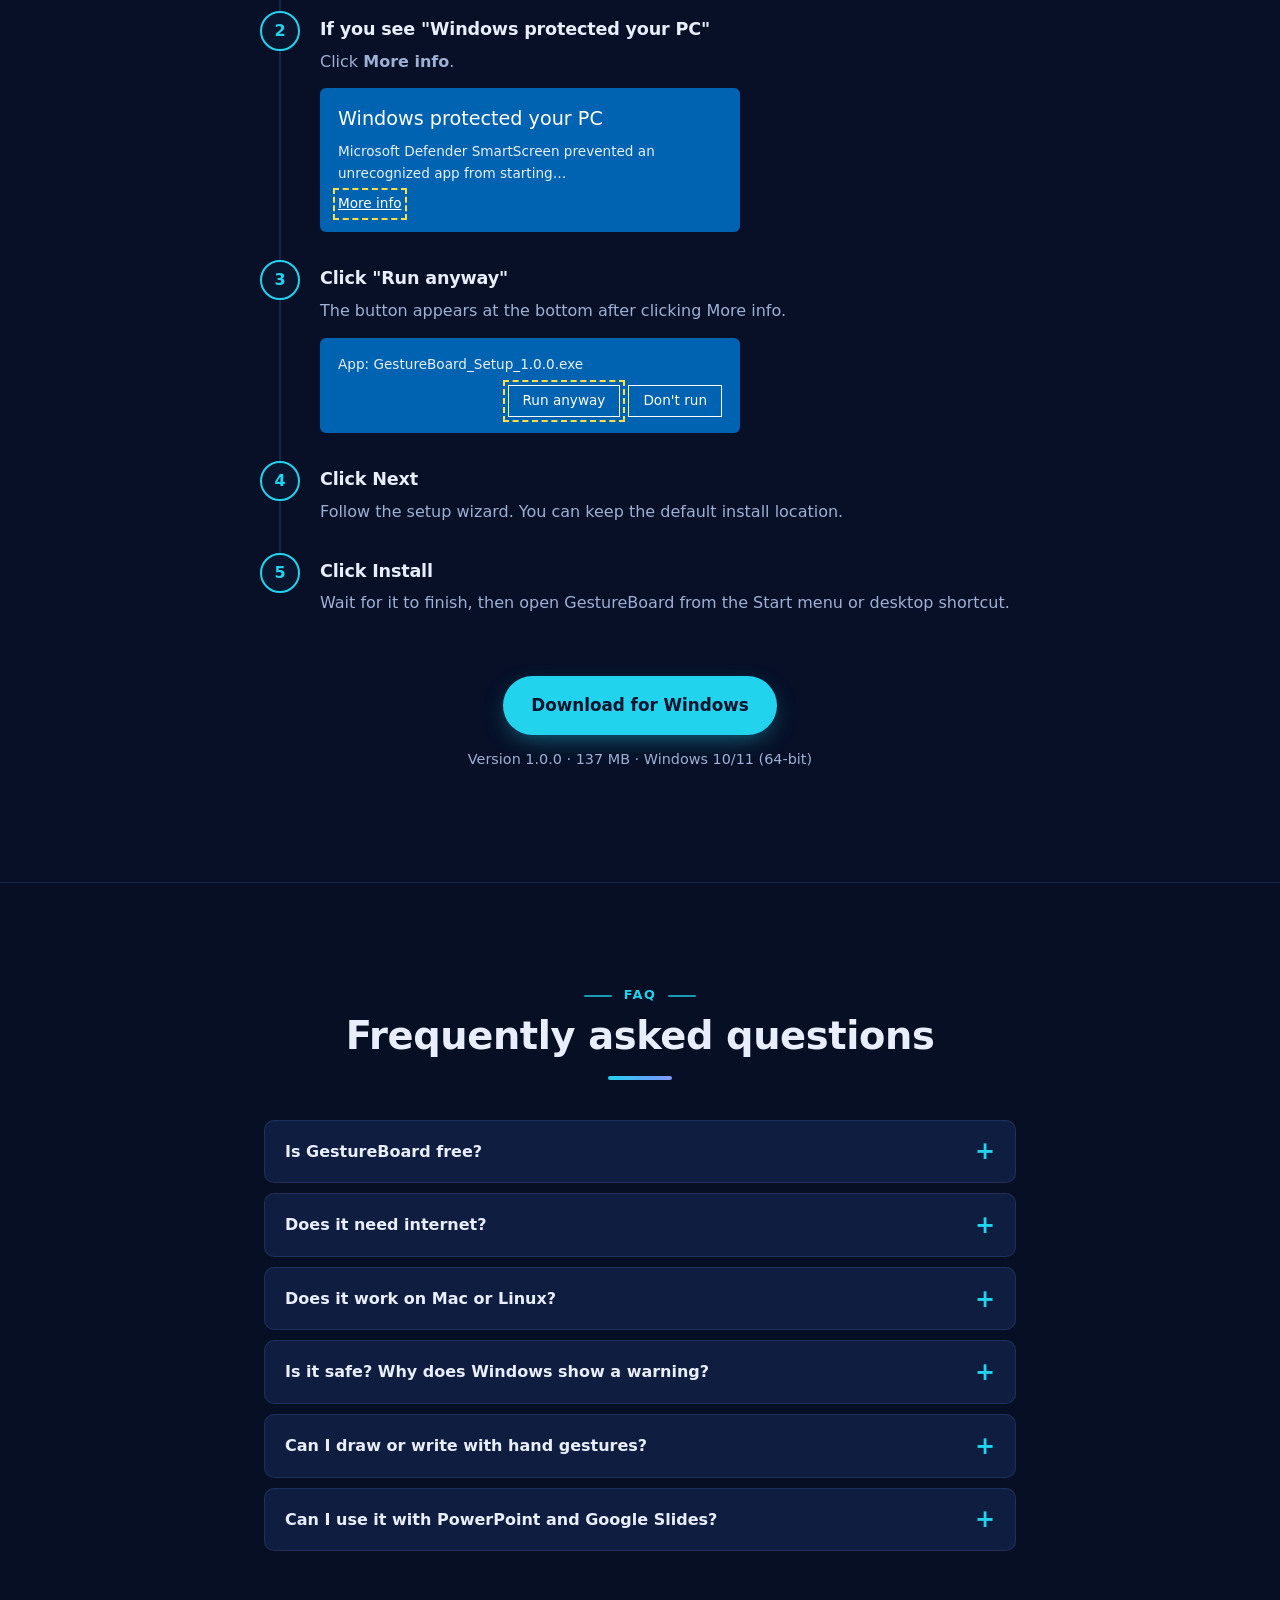
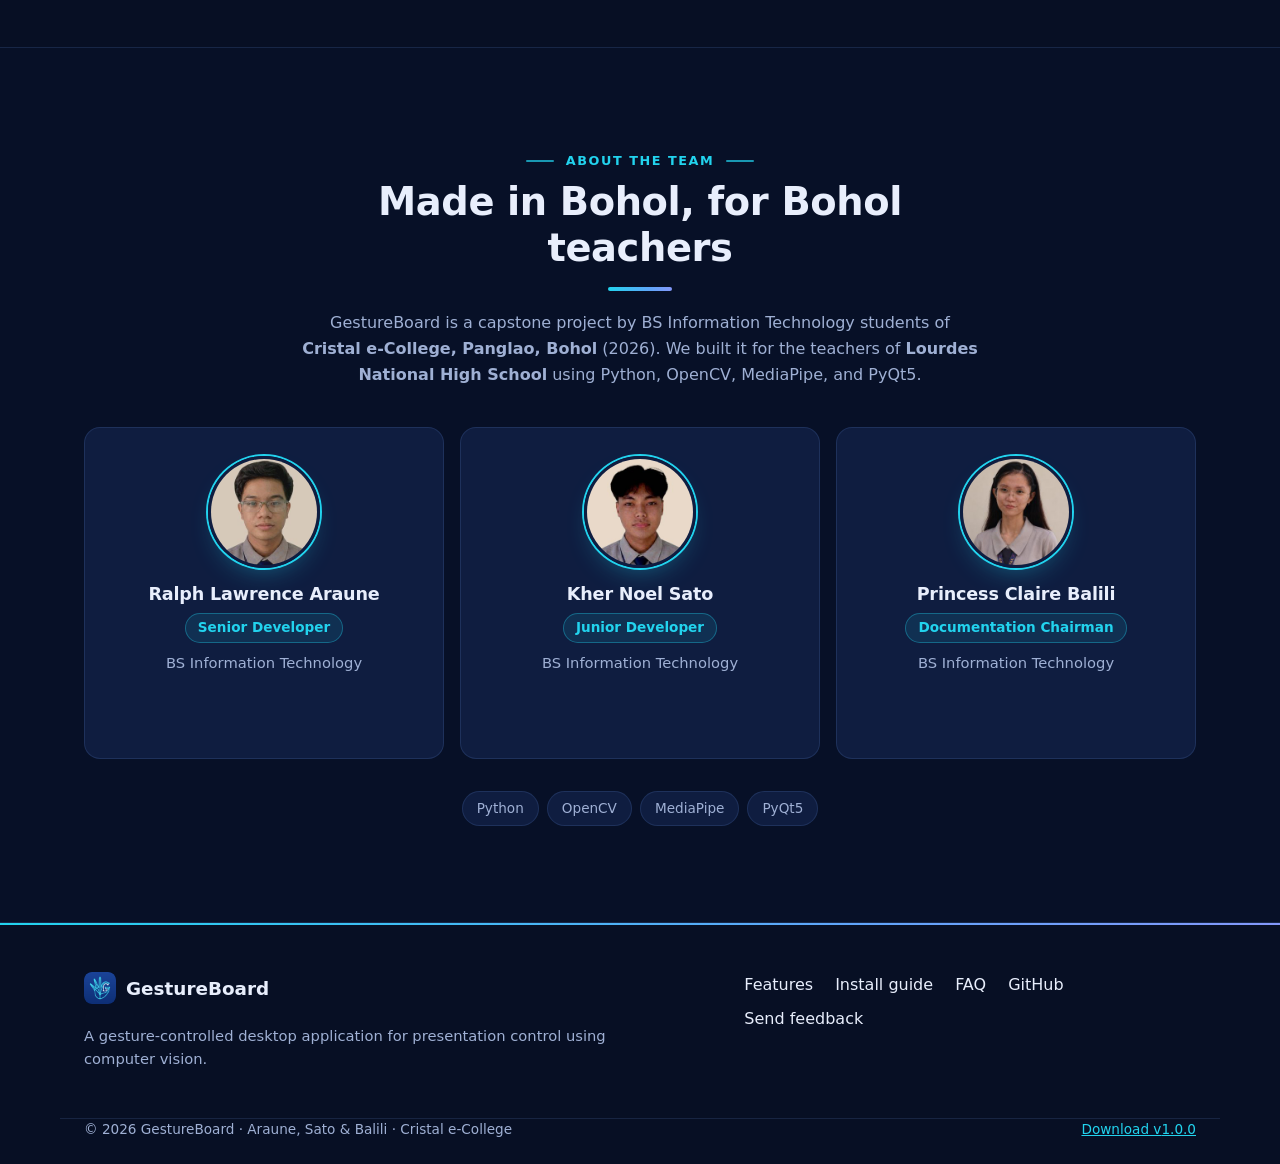
==== commit b286a25f: "Update Facebook links for Ralph and Kher Co-Authored-By: Claude Opus 5.5 <noreply@anthropic.com>" ====
--- a/index.html
+++ b/index.html
@@ -479,7 +479,7 @@
             <h3>Ralph Lawrence Araune</h3>
             <p class="member__role">Senior Developer</p>
             <p>BS Information Technology</p>
-            <a class="member__fb" href="https://www.facebook.com/share/1EKvYs1TpF/" target="_blank" rel="noopener noreferrer" aria-label="Ralph Lawrence Araune on Facebook (opens in a new tab)">
+            <a class="member__fb" href="https://www.facebook.com/share/1A16n8K2k7/" target="_blank" rel="noopener noreferrer" aria-label="Ralph Lawrence Araune on Facebook (opens in a new tab)">
               <svg viewBox="0 0 24 24" aria-hidden="true"><path fill="currentColor" d="M24 12a12 12 0 1 0-13.9 11.9v-8.4H7.1V12h3V9.4c0-3 1.8-4.7 4.5-4.7 1.3 0 2.7.2 2.7.2v2.9h-1.5c-1.5 0-2 .9-2 1.9V12h3.4l-.5 3.5h-2.9v8.4A12 12 0 0 0 24 12z"/></svg>
               <span>Facebook</span>
             </a>
@@ -489,7 +489,7 @@
             <h3>Kher Noel Sato</h3>
             <p class="member__role">Junior Developer</p>
             <p>BS Information Technology</p>
-            <a class="member__fb" href="https://www.facebook.com/share/19My5x5oGN/" target="_blank" rel="noopener noreferrer" aria-label="Kher Noel Sato on Facebook (opens in a new tab)">
+            <a class="member__fb" href="https://www.facebook.com/share/1A3S5XN1Zt/" target="_blank" rel="noopener noreferrer" aria-label="Kher Noel Sato on Facebook (opens in a new tab)">
               <svg viewBox="0 0 24 24" aria-hidden="true"><path fill="currentColor" d="M24 12a12 12 0 1 0-13.9 11.9v-8.4H7.1V12h3V9.4c0-3 1.8-4.7 4.5-4.7 1.3 0 2.7.2 2.7.2v2.9h-1.5c-1.5 0-2 .9-2 1.9V12h3.4l-.5 3.5h-2.9v8.4A12 12 0 0 0 24 12z"/></svg>
               <span>Facebook</span>
             </a>
